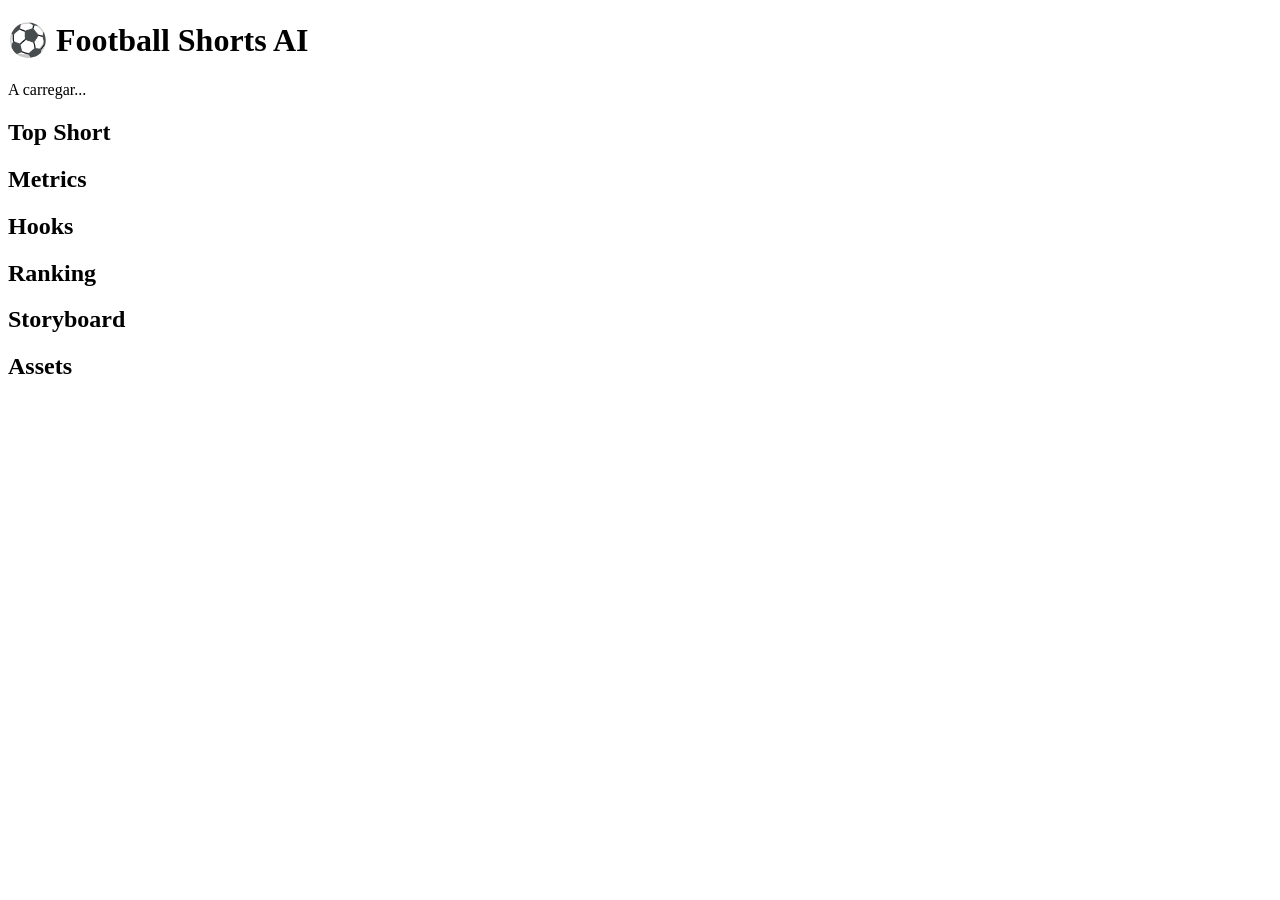
==== dashboard/index.html @ a032e154 "Create index.html" ====
<!DOCTYPE html>
<html lang="pt-PT">

<head>

<meta charset="UTF-8">

<meta name="viewport" content="width=device-width, initial-scale=1.0">

<title>
Football Shorts AI Dashboard
</title>

<link rel="stylesheet" href="assets/dashboard.css">

</head>


<body>


<header class="header">

<h1>
⚽ Football Shorts AI
</h1>

<div id="status">
A carregar...
</div>

</header>



<main>


<section class="card hero">

<h2>
Top Short
</h2>


<div id="top-short">
</div>


</section>




<section class="grid">


<div class="card">

<h2>
Metrics
</h2>

<div id="metrics">
</div>

</div>



<div class="card">

<h2>
Hooks
</h2>

<div id="hooks">
</div>

</div>


</section>




<section class="card">

<h2>
Ranking
</h2>

<div id="ranking">
</div>

</section>





<section class="card">

<h2>
Storyboard
</h2>

<div id="storyboard">
</div>

</section>





<section class="card">

<h2>
Assets
</h2>

<div id="assets">
</div>

</section>



</main>



<script src="assets/dashboard.js"></script>


</body>

</html>
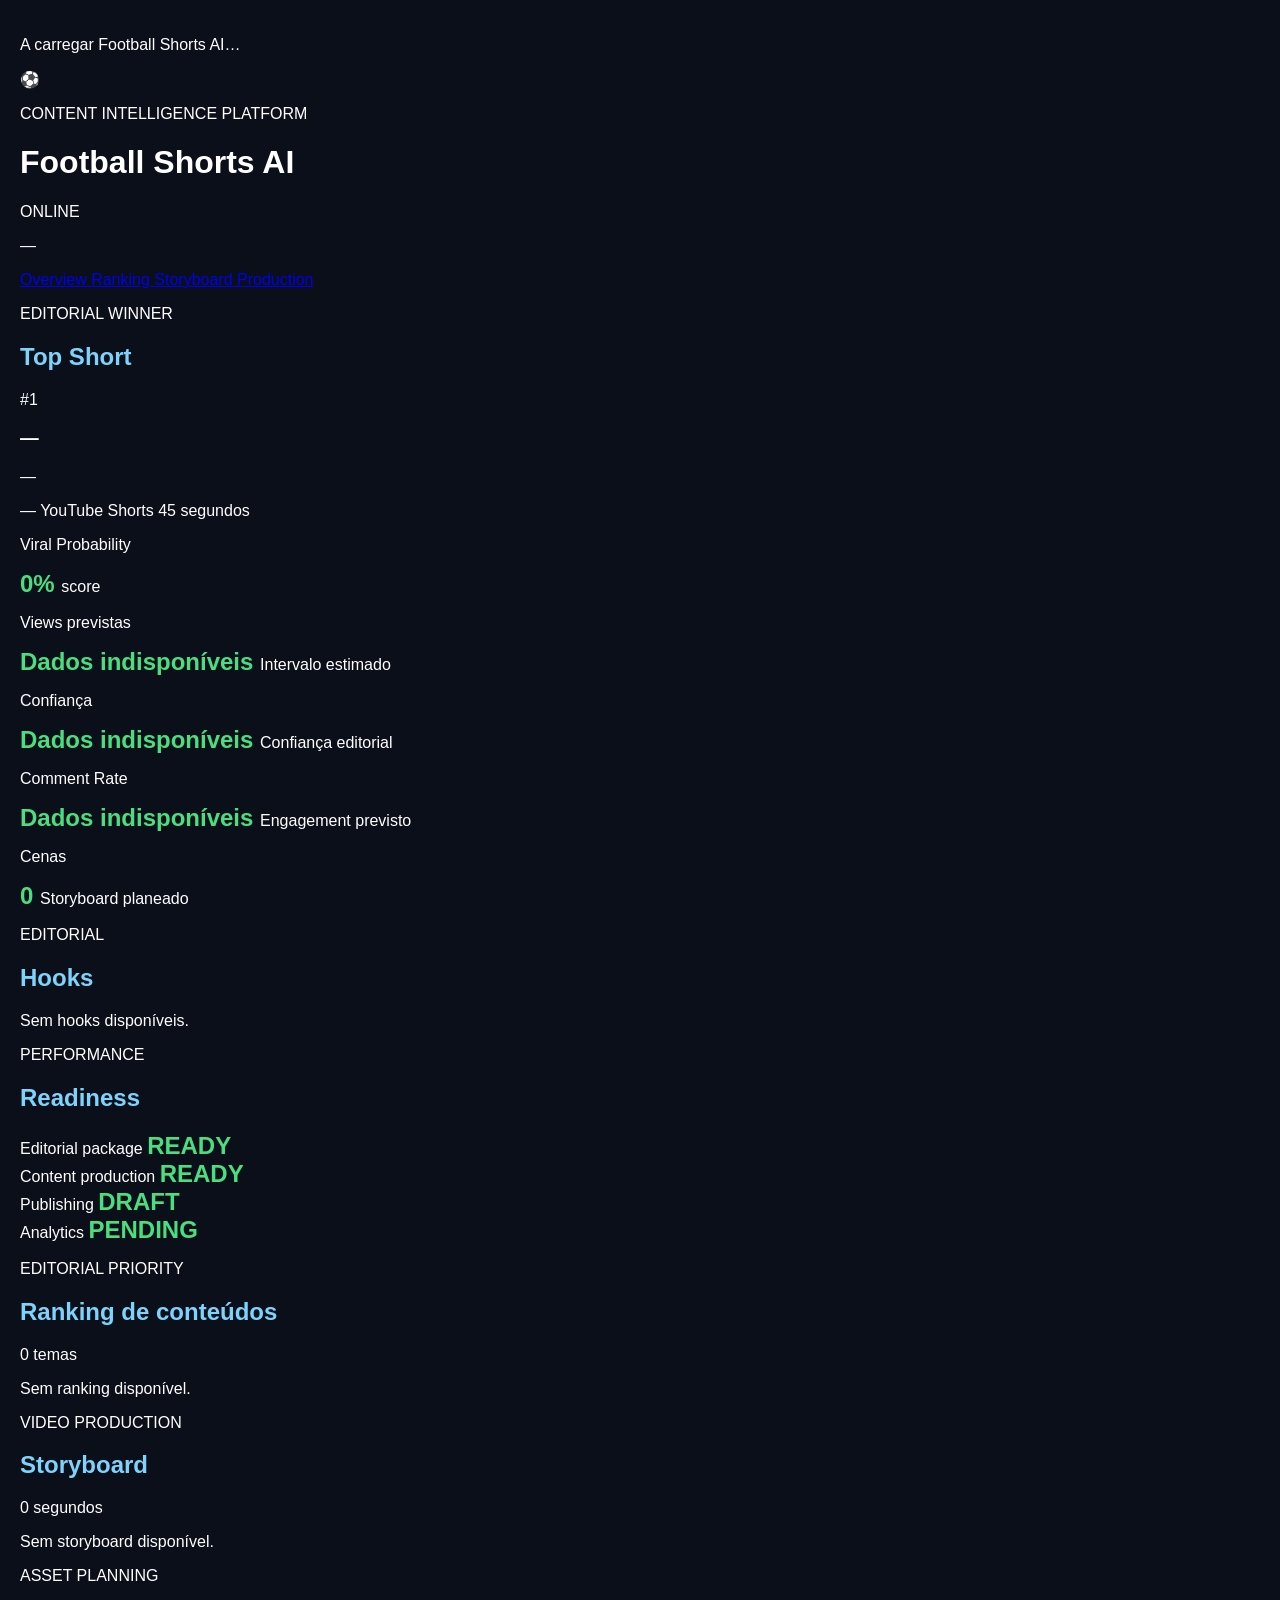
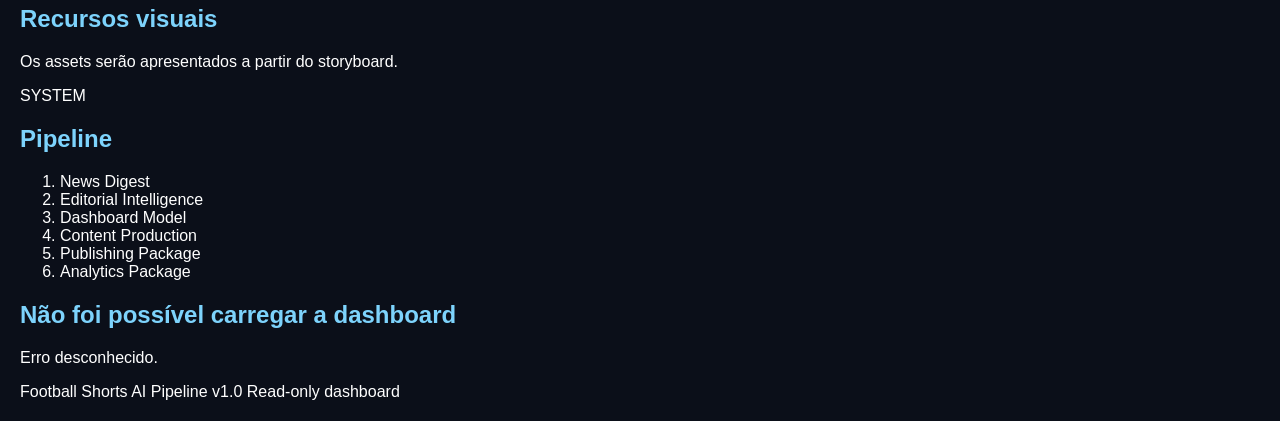
==== commit ffb06dac: "Update index.html" ====
--- a/dashboard/index.html
+++ b/dashboard/index.html
@@ -1,140 +1,565 @@
 <!DOCTYPE html>
 <html lang="pt-PT">
-
 <head>
-
-<meta charset="UTF-8">
-
-<meta name="viewport" content="width=device-width, initial-scale=1.0">
-
-<title>
-Football Shorts AI Dashboard
-</title>
-
-<link rel="stylesheet" href="assets/dashboard.css">
-
+    <meta charset="UTF-8">
+
+    <meta
+        name="viewport"
+        content="width=device-width, initial-scale=1.0"
+    >
+
+    <meta
+        name="description"
+        content="Football Shorts AI editorial and production dashboard"
+    >
+
+    <title>Football Shorts AI</title>
+
+    <link
+        rel="stylesheet"
+        href="assets/dashboard.css"
+    >
 </head>
 
-
 <body>
 
-
-<header class="header">
-
-<h1>
-⚽ Football Shorts AI
-</h1>
-
-<div id="status">
-A carregar...
-</div>
-
-</header>
-
-
-
-<main>
-
-
-<section class="card hero">
-
-<h2>
-Top Short
-</h2>
-
-
-<div id="top-short">
-</div>
-
-
-</section>
-
-
-
-
-<section class="grid">
-
-
-<div class="card">
-
-<h2>
-Metrics
-</h2>
-
-<div id="metrics">
-</div>
-
-</div>
-
-
-
-<div class="card">
-
-<h2>
-Hooks
-</h2>
-
-<div id="hooks">
-</div>
-
-</div>
-
-
-</section>
-
-
-
-
-<section class="card">
-
-<h2>
-Ranking
-</h2>
-
-<div id="ranking">
-</div>
-
-</section>
-
-
-
-
-
-<section class="card">
-
-<h2>
-Storyboard
-</h2>
-
-<div id="storyboard">
-</div>
-
-</section>
-
-
-
-
-
-<section class="card">
-
-<h2>
-Assets
-</h2>
-
-<div id="assets">
-</div>
-
-</section>
-
-
-
-</main>
-
-
-
-<script src="assets/dashboard.js"></script>
-
+    <div
+        id="loading-screen"
+        class="loading-screen"
+        role="status"
+        aria-live="polite"
+    >
+        <div class="loading-spinner"></div>
+
+        <p>
+            A carregar Football Shorts AI…
+        </p>
+    </div>
+
+
+    <div
+        id="application"
+        class="application hidden"
+    >
+
+        <header class="topbar">
+
+            <div class="brand">
+
+                <div
+                    class="brand-icon"
+                    aria-hidden="true"
+                >
+                    ⚽
+                </div>
+
+                <div>
+                    <p class="eyebrow">
+                        CONTENT INTELLIGENCE PLATFORM
+                    </p>
+
+                    <h1>
+                        Football Shorts AI
+                    </h1>
+                </div>
+
+            </div>
+
+
+            <div class="topbar-status">
+
+                <div class="status-pill">
+                    <span class="status-dot"></span>
+
+                    <span>
+                        ONLINE
+                    </span>
+                </div>
+
+                <p id="generated-at">
+                    —
+                </p>
+
+            </div>
+
+        </header>
+
+
+        <nav
+            class="navigation"
+            aria-label="Navegação da dashboard"
+        >
+            <a href="#overview">
+                Overview
+            </a>
+
+            <a href="#ranking">
+                Ranking
+            </a>
+
+            <a href="#storyboard">
+                Storyboard
+            </a>
+
+            <a href="#production">
+                Production
+            </a>
+        </nav>
+
+
+        <main class="dashboard">
+
+            <section
+                id="overview"
+                class="hero-card"
+            >
+
+                <div class="hero-copy">
+
+                    <div class="section-heading">
+
+                        <div>
+                            <p class="eyebrow">
+                                EDITORIAL WINNER
+                            </p>
+
+                            <h2>
+                                Top Short
+                            </h2>
+                        </div>
+
+                        <span
+                            id="winner-priority"
+                            class="rank-badge"
+                        >
+                            #1
+                        </span>
+
+                    </div>
+
+
+                    <h3 id="top-title">
+                        —
+                    </h3>
+
+                    <p
+                        id="top-hook"
+                        class="hero-hook"
+                    >
+                        —
+                    </p>
+
+
+                    <div class="hero-meta">
+
+                        <span id="channel-name">
+                            —
+                        </span>
+
+                        <span>
+                            YouTube Shorts
+                        </span>
+
+                        <span>
+                            45 segundos
+                        </span>
+
+                    </div>
+
+                </div>
+
+
+                <div class="viral-score-panel">
+
+                    <p class="metric-label">
+                        Viral Probability
+                    </p>
+
+                    <div class="score-ring">
+
+                        <div class="score-ring-inner">
+
+                            <strong id="viral-probability">
+                                0%
+                            </strong>
+
+                            <span>
+                                score
+                            </span>
+
+                        </div>
+
+                    </div>
+
+                    <div class="progress-track">
+                        <div
+                            id="viral-progress"
+                            class="progress-value"
+                        ></div>
+                    </div>
+
+                </div>
+
+            </section>
+
+
+            <section class="metric-grid">
+
+                <article class="metric-card">
+
+                    <p class="metric-label">
+                        Views previstas
+                    </p>
+
+                    <strong id="views-range">
+                        Dados indisponíveis
+                    </strong>
+
+                    <span>
+                        Intervalo estimado
+                    </span>
+
+                </article>
+
+
+                <article class="metric-card">
+
+                    <p class="metric-label">
+                        Confiança
+                    </p>
+
+                    <strong id="confidence-score">
+                        Dados indisponíveis
+                    </strong>
+
+                    <span>
+                        Confiança editorial
+                    </span>
+
+                </article>
+
+
+                <article class="metric-card">
+
+                    <p class="metric-label">
+                        Comment Rate
+                    </p>
+
+                    <strong id="comment-rate">
+                        Dados indisponíveis
+                    </strong>
+
+                    <span>
+                        Engagement previsto
+                    </span>
+
+                </article>
+
+
+                <article class="metric-card">
+
+                    <p class="metric-label">
+                        Cenas
+                    </p>
+
+                    <strong id="scene-count">
+                        0
+                    </strong>
+
+                    <span>
+                        Storyboard planeado
+                    </span>
+
+                </article>
+
+            </section>
+
+
+            <section class="two-column-grid">
+
+                <article class="panel">
+
+                    <div class="section-heading">
+
+                        <div>
+                            <p class="eyebrow">
+                                EDITORIAL
+                            </p>
+
+                            <h2>
+                                Hooks
+                            </h2>
+                        </div>
+
+                    </div>
+
+                    <div id="hooks-list">
+                        <p class="empty-state">
+                            Sem hooks disponíveis.
+                        </p>
+                    </div>
+
+                </article>
+
+
+                <article class="panel">
+
+                    <div class="section-heading">
+
+                        <div>
+                            <p class="eyebrow">
+                                PERFORMANCE
+                            </p>
+
+                            <h2>
+                                Readiness
+                            </h2>
+                        </div>
+
+                    </div>
+
+                    <div class="readiness-list">
+
+                        <div class="readiness-item">
+                            <span>
+                                Editorial package
+                            </span>
+
+                            <strong class="status-success">
+                                READY
+                            </strong>
+                        </div>
+
+                        <div class="readiness-item">
+                            <span>
+                                Content production
+                            </span>
+
+                            <strong class="status-success">
+                                READY
+                            </strong>
+                        </div>
+
+                        <div class="readiness-item">
+                            <span>
+                                Publishing
+                            </span>
+
+                            <strong class="status-warning">
+                                DRAFT
+                            </strong>
+                        </div>
+
+                        <div class="readiness-item">
+                            <span>
+                                Analytics
+                            </span>
+
+                            <strong class="status-neutral">
+                                PENDING
+                            </strong>
+                        </div>
+
+                    </div>
+
+                </article>
+
+            </section>
+
+
+            <section
+                id="ranking"
+                class="panel"
+            >
+
+                <div class="section-heading">
+
+                    <div>
+                        <p class="eyebrow">
+                            EDITORIAL PRIORITY
+                        </p>
+
+                        <h2>
+                            Ranking de conteúdos
+                        </h2>
+                    </div>
+
+                    <span
+                        id="ranking-count"
+                        class="count-badge"
+                    >
+                        0 temas
+                    </span>
+
+                </div>
+
+                <div
+                    id="ranking-list"
+                    class="ranking-list"
+                >
+                    <p class="empty-state">
+                        Sem ranking disponível.
+                    </p>
+                </div>
+
+            </section>
+
+
+            <section
+                id="storyboard"
+                class="panel"
+            >
+
+                <div class="section-heading">
+
+                    <div>
+                        <p class="eyebrow">
+                            VIDEO PRODUCTION
+                        </p>
+
+                        <h2>
+                            Storyboard
+                        </h2>
+                    </div>
+
+                    <span
+                        id="storyboard-duration"
+                        class="count-badge"
+                    >
+                        0 segundos
+                    </span>
+
+                </div>
+
+                <div
+                    id="storyboard-list"
+                    class="storyboard-list"
+                >
+                    <p class="empty-state">
+                        Sem storyboard disponível.
+                    </p>
+                </div>
+
+            </section>
+
+
+            <section
+                id="production"
+                class="two-column-grid"
+            >
+
+                <article class="panel">
+
+                    <div class="section-heading">
+
+                        <div>
+                            <p class="eyebrow">
+                                ASSET PLANNING
+                            </p>
+
+                            <h2>
+                                Recursos visuais
+                            </h2>
+                        </div>
+
+                    </div>
+
+                    <div id="assets-list">
+                        <p class="empty-state">
+                            Os assets serão apresentados a partir
+                            do storyboard.
+                        </p>
+                    </div>
+
+                </article>
+
+
+                <article class="panel">
+
+                    <div class="section-heading">
+
+                        <div>
+                            <p class="eyebrow">
+                                SYSTEM
+                            </p>
+
+                            <h2>
+                                Pipeline
+                            </h2>
+                        </div>
+
+                    </div>
+
+                    <ol class="pipeline-list">
+
+                        <li class="pipeline-complete">
+                            News Digest
+                        </li>
+
+                        <li class="pipeline-complete">
+                            Editorial Intelligence
+                        </li>
+
+                        <li class="pipeline-complete">
+                            Dashboard Model
+                        </li>
+
+                        <li class="pipeline-complete">
+                            Content Production
+                        </li>
+
+                        <li class="pipeline-complete">
+                            Publishing Package
+                        </li>
+
+                        <li class="pipeline-complete">
+                            Analytics Package
+                        </li>
+
+                    </ol>
+
+                </article>
+
+            </section>
+
+
+            <section
+                id="dashboard-error"
+                class="error-panel hidden"
+                role="alert"
+            >
+                <h2>
+                    Não foi possível carregar a dashboard
+                </h2>
+
+                <p id="dashboard-error-message">
+                    Erro desconhecido.
+                </p>
+            </section>
+
+        </main>
+
+
+        <footer class="footer">
+
+            <span>
+                Football Shorts AI
+            </span>
+
+            <span>
+                Pipeline v1.0
+            </span>
+
+            <span>
+                Read-only dashboard
+            </span>
+
+        </footer>
+
+    </div>
+
+
+    <script src="assets/dashboard.js"></script>
 
 </body>
-
 </html>
--- a/dashboard/assets/dashboard.css
+++ b/dashboard/assets/dashboard.css
@@ -0,0 +1,133 @@
+body {
+
+font-family:
+
+Inter,
+Arial,
+sans-serif;
+
+background:#0b0f19;
+
+color:white;
+
+margin:0;
+
+padding:20px;
+
+}
+
+
+
+.header {
+
+display:flex;
+
+justify-content:space-between;
+
+align-items:center;
+
+margin-bottom:30px;
+
+}
+
+
+
+.card {
+
+background:#151b2b;
+
+border-radius:14px;
+
+padding:20px;
+
+margin-bottom:20px;
+
+box-shadow:
+0 5px 20px rgba(0,0,0,.3);
+
+}
+
+
+
+.grid {
+
+display:grid;
+
+grid-template-columns:
+repeat(auto-fit,minmax(300px,1fr));
+
+gap:20px;
+
+}
+
+
+
+h1 {
+
+font-size:32px;
+
+}
+
+
+
+h2 {
+
+color:#7dd3fc;
+
+}
+
+
+
+.ranking-item {
+
+padding:15px;
+
+margin:10px 0;
+
+background:#20283d;
+
+border-radius:10px;
+
+}
+
+
+
+.scene {
+
+border-left:
+4px solid #38bdf8;
+
+padding:12px;
+
+margin:10px 0;
+
+}
+
+
+
+strong {
+
+font-size:24px;
+
+color:#4ade80;
+
+}
+
+
+
+@media(max-width:600px){
+
+body{
+
+padding:10px;
+
+}
+
+
+h1{
+
+font-size:24px;
+
+}
+
+}
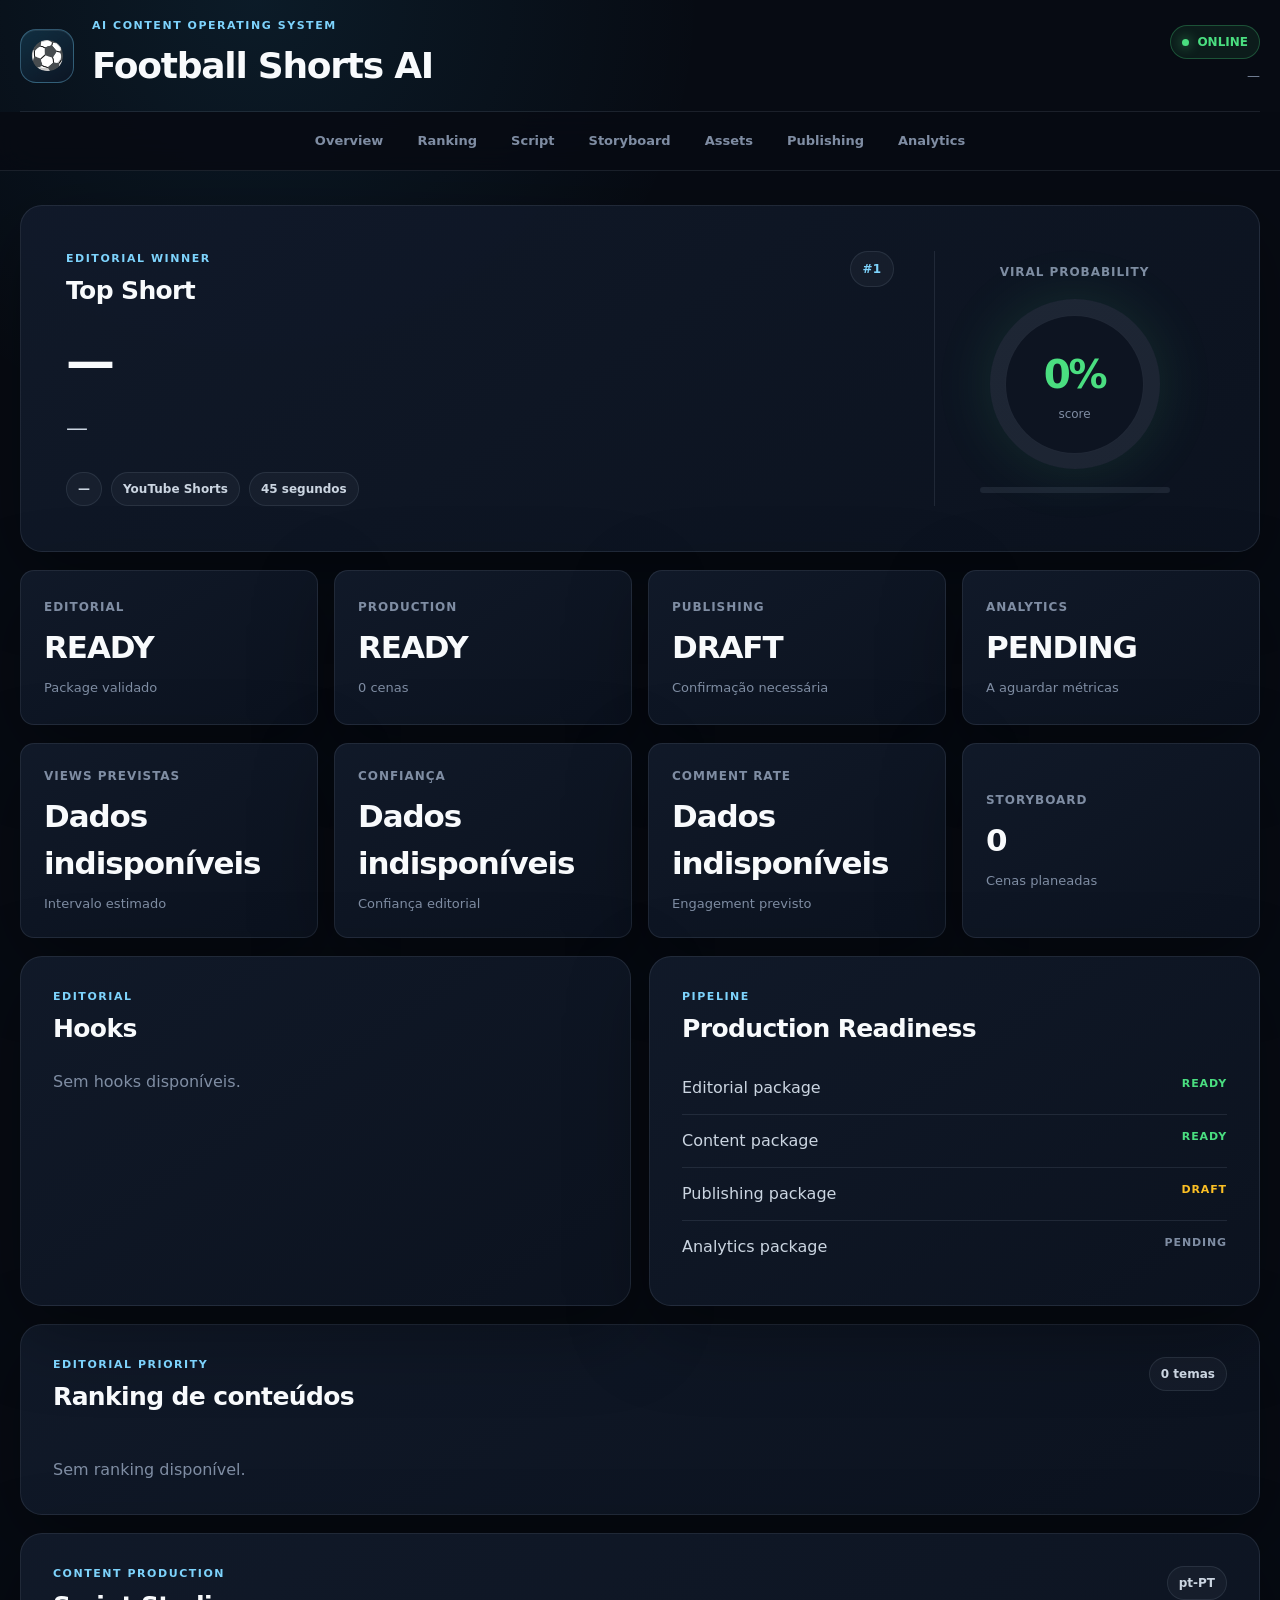
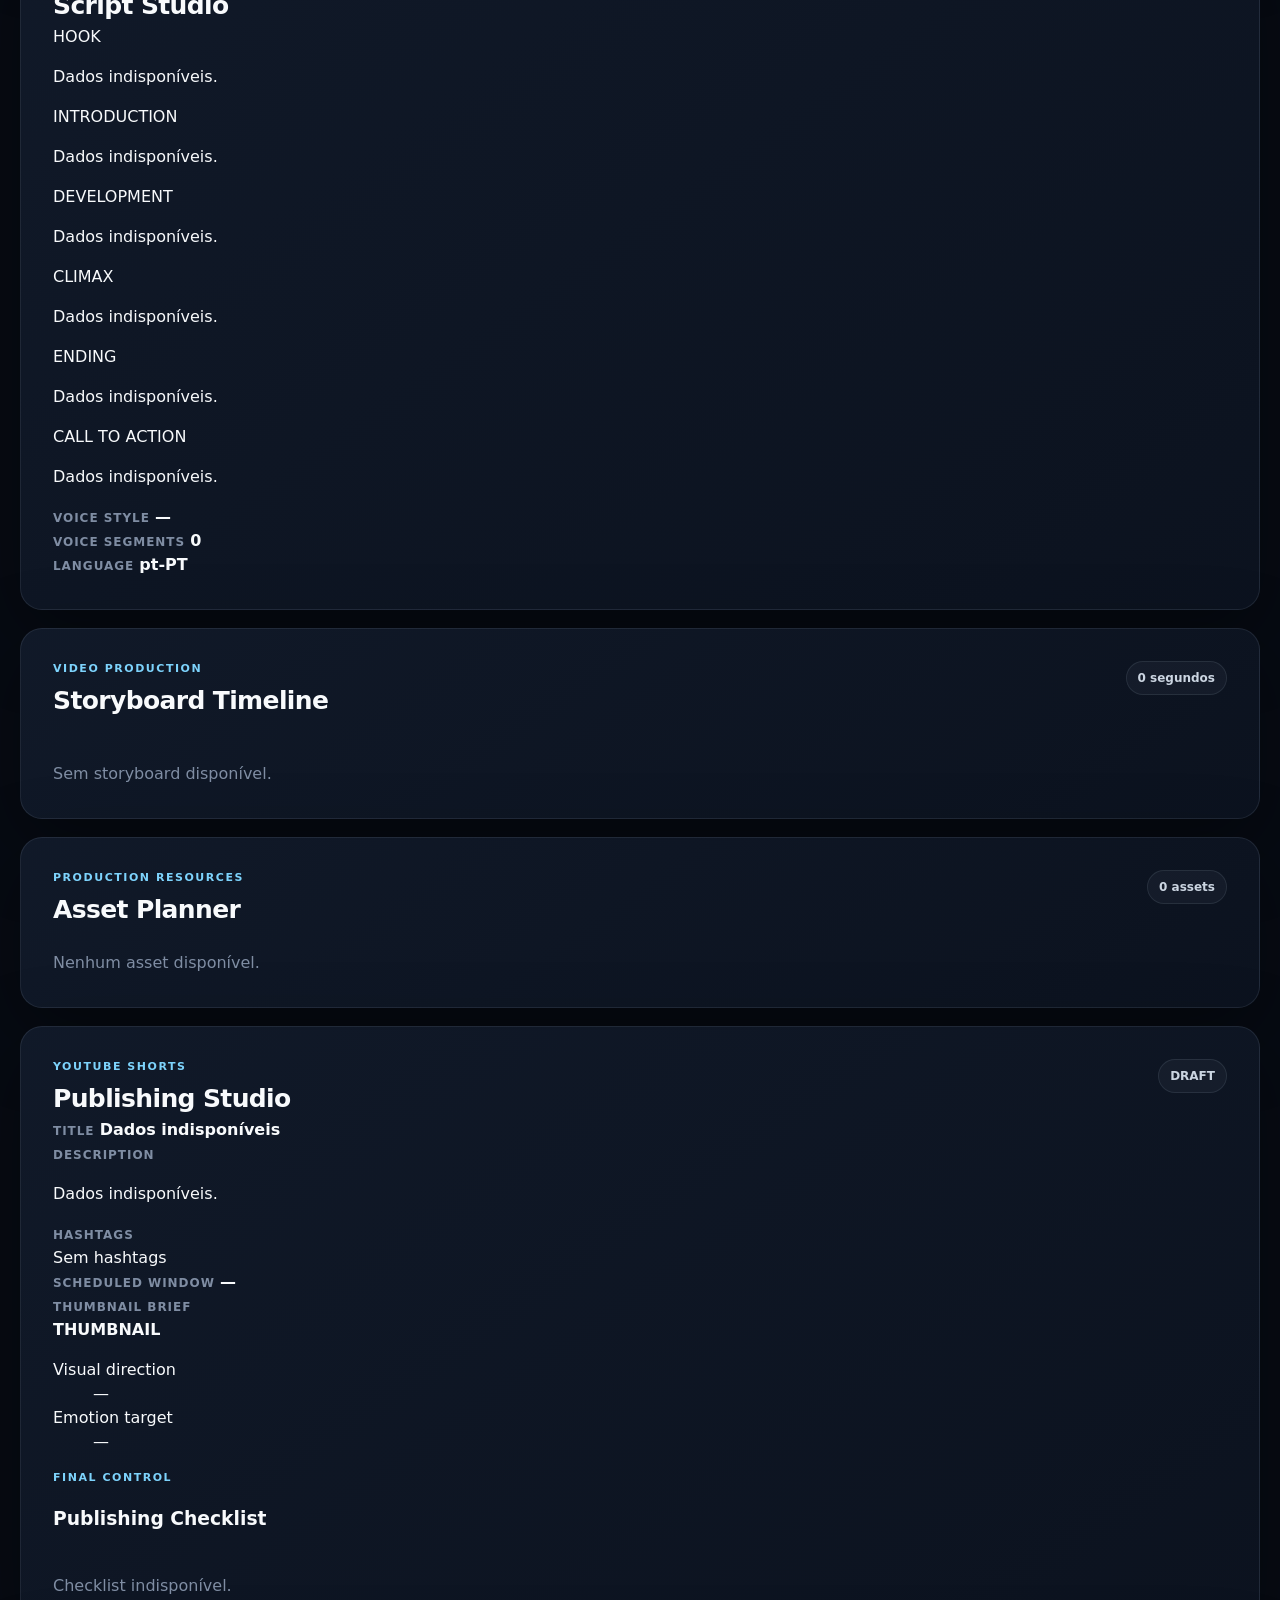
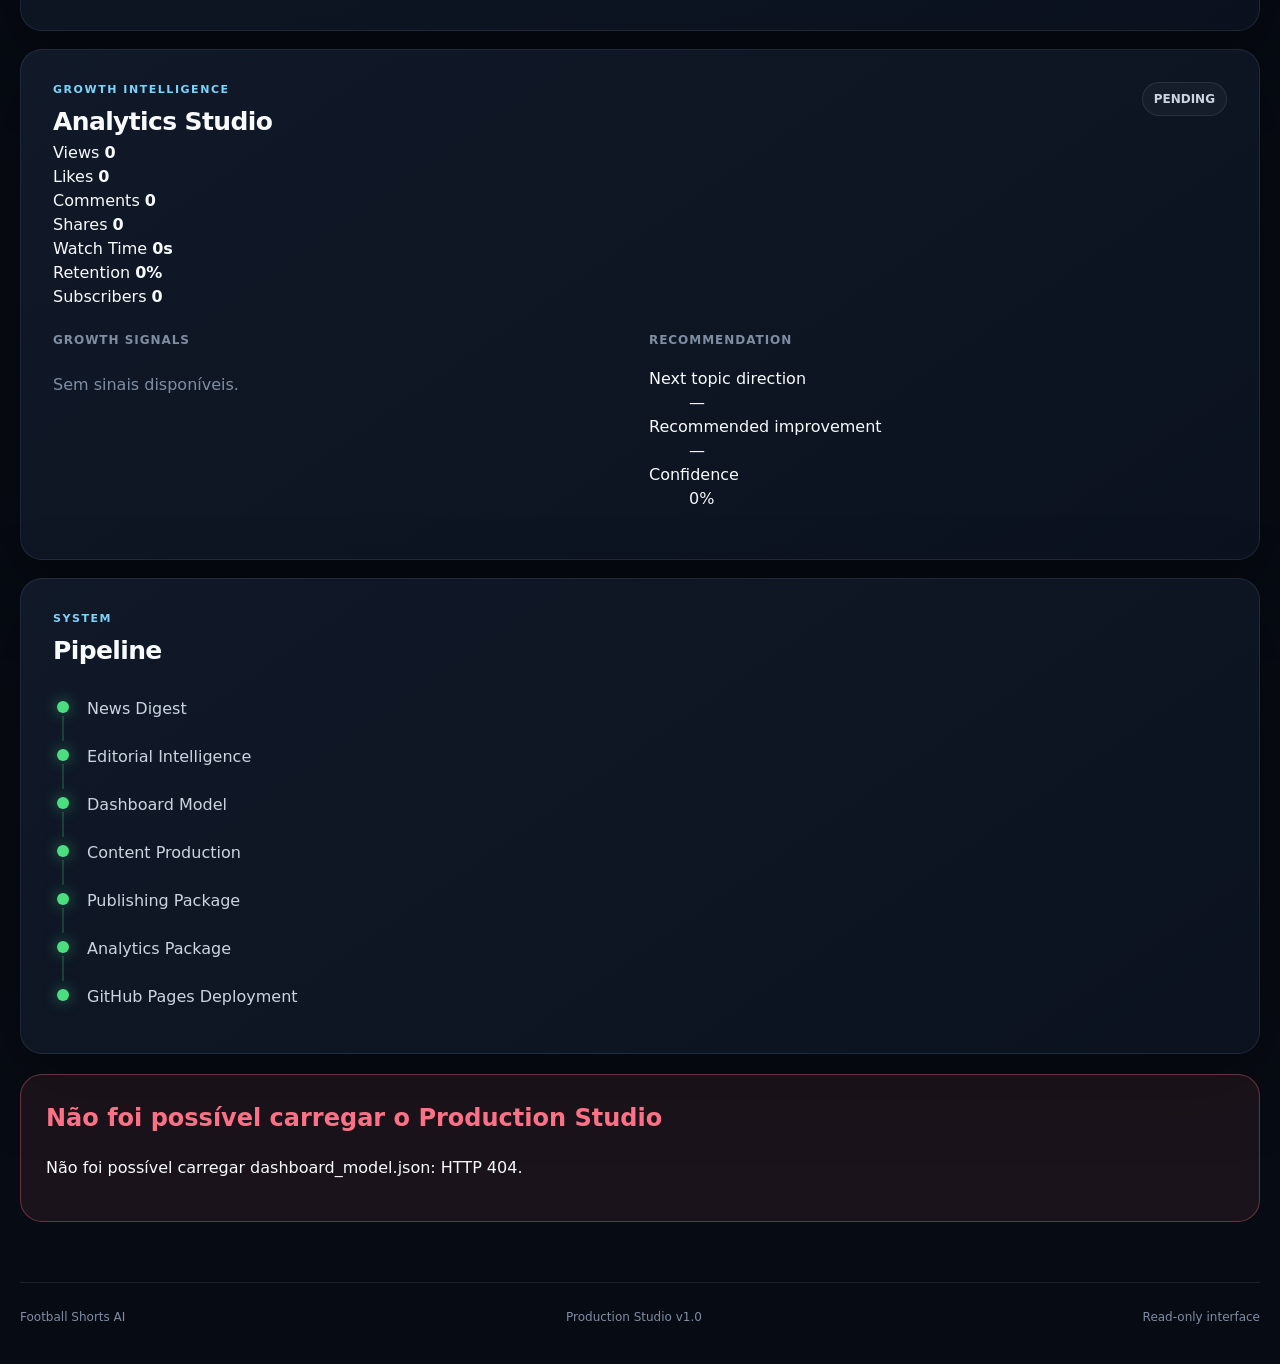
==== commit 94e9fbfb: "Update index.html" ====
--- a/dashboard/index.html
+++ b/dashboard/index.html
@@ -1,6 +1,8 @@
 <!DOCTYPE html>
 <html lang="pt-PT">
+
 <head>
+
     <meta charset="UTF-8">
 
     <meta
@@ -10,18 +12,23 @@
 
     <meta
         name="description"
-        content="Football Shorts AI editorial and production dashboard"
+        content="Football Shorts AI Production Studio"
     >
 
-    <title>Football Shorts AI</title>
+    <title>
+        Football Shorts AI Production Studio
+    </title>
 
     <link
         rel="stylesheet"
         href="assets/dashboard.css"
     >
+
 </head>
 
+
 <body>
+
 
     <div
         id="loading-screen"
@@ -29,11 +36,13 @@
         role="status"
         aria-live="polite"
     >
+
         <div class="loading-spinner"></div>
 
         <p>
-            A carregar Football Shorts AI…
+            A carregar Football Shorts AI Production Studio…
         </p>
+
     </div>
 
 
@@ -42,9 +51,12 @@
         class="application hidden"
     >
 
+
         <header class="topbar">
 
+
             <div class="brand">
+
 
                 <div
                     class="brand-icon"
@@ -53,42 +65,53 @@
                     ⚽
                 </div>
 
+
                 <div>
+
                     <p class="eyebrow">
-                        CONTENT INTELLIGENCE PLATFORM
+                        AI CONTENT OPERATING SYSTEM
                     </p>
 
                     <h1>
                         Football Shorts AI
                     </h1>
-                </div>
+
+                </div>
+
 
             </div>
 
 
             <div class="topbar-status">
 
+
                 <div class="status-pill">
+
                     <span class="status-dot"></span>
 
                     <span>
                         ONLINE
                     </span>
-                </div>
+
+                </div>
+
 
                 <p id="generated-at">
                     —
                 </p>
 
+
             </div>
+
 
         </header>
 
 
         <nav
             class="navigation"
-            aria-label="Navegação da dashboard"
+            aria-label="Navegação do Production Studio"
         >
+
             <a href="#overview">
                 Overview
             </a>
@@ -97,28 +120,51 @@
                 Ranking
             </a>
 
+            <a href="#script-studio">
+                Script
+            </a>
+
             <a href="#storyboard">
                 Storyboard
             </a>
 
-            <a href="#production">
-                Production
+            <a href="#assets">
+                Assets
             </a>
+
+            <a href="#publishing">
+                Publishing
+            </a>
+
+            <a href="#analytics">
+                Analytics
+            </a>
+
         </nav>
 
 
         <main class="dashboard">
+
+
+            <!-- ================================================== -->
+            <!-- OVERVIEW -->
+            <!-- ================================================== -->
+
 
             <section
                 id="overview"
                 class="hero-card"
             >
 
+
                 <div class="hero-copy">
 
+
                     <div class="section-heading">
 
+
                         <div>
+
                             <p class="eyebrow">
                                 EDITORIAL WINNER
                             </p>
@@ -126,7 +172,9 @@
                             <h2>
                                 Top Short
                             </h2>
+
                         </div>
+
 
                         <span
                             id="winner-priority"
@@ -135,12 +183,14 @@
                             #1
                         </span>
 
+
                     </div>
 
 
                     <h3 id="top-title">
                         —
                     </h3>
+
 
                     <p
                         id="top-hook"
@@ -156,26 +206,30 @@
                             —
                         </span>
 
-                        <span>
+                        <span id="content-platform">
                             YouTube Shorts
                         </span>
 
-                        <span>
+                        <span id="content-duration">
                             45 segundos
                         </span>
 
                     </div>
 
+
                 </div>
 
 
                 <div class="viral-score-panel">
+
 
                     <p class="metric-label">
                         Viral Probability
                     </p>
 
+
                     <div class="score-ring">
+
 
                         <div class="score-ring-inner">
 
@@ -189,21 +243,112 @@
 
                         </div>
 
-                    </div>
+
+                    </div>
+
 
                     <div class="progress-track">
+
                         <div
                             id="viral-progress"
                             class="progress-value"
                         ></div>
-                    </div>
-
-                </div>
+
+                    </div>
+
+
+                </div>
+
 
             </section>
 
 
+            <!-- ================================================== -->
+            <!-- PIPELINE STATUS -->
+            <!-- ================================================== -->
+
+
             <section class="metric-grid">
+
+
+                <article class="metric-card">
+
+                    <p class="metric-label">
+                        Editorial
+                    </p>
+
+                    <strong id="editorial-status">
+                        READY
+                    </strong>
+
+                    <span>
+                        Package validado
+                    </span>
+
+                </article>
+
+
+                <article class="metric-card">
+
+                    <p class="metric-label">
+                        Production
+                    </p>
+
+                    <strong id="production-status">
+                        READY
+                    </strong>
+
+                    <span id="production-scene-count">
+                        0 cenas
+                    </span>
+
+                </article>
+
+
+                <article class="metric-card">
+
+                    <p class="metric-label">
+                        Publishing
+                    </p>
+
+                    <strong id="publishing-status">
+                        DRAFT
+                    </strong>
+
+                    <span>
+                        Confirmação necessária
+                    </span>
+
+                </article>
+
+
+                <article class="metric-card">
+
+                    <p class="metric-label">
+                        Analytics
+                    </p>
+
+                    <strong id="analytics-status">
+                        PENDING
+                    </strong>
+
+                    <span>
+                        A aguardar métricas
+                    </span>
+
+                </article>
+
+
+            </section>
+
+
+            <!-- ================================================== -->
+            <!-- PERFORMANCE SUMMARY -->
+            <!-- ================================================== -->
+
+
+            <section class="metric-grid">
+
 
                 <article class="metric-card">
 
@@ -259,7 +404,7 @@
                 <article class="metric-card">
 
                     <p class="metric-label">
-                        Cenas
+                        Storyboard
                     </p>
 
                     <strong id="scene-count">
@@ -267,21 +412,30 @@
                     </strong>
 
                     <span>
-                        Storyboard planeado
+                        Cenas planeadas
                     </span>
 
                 </article>
 
+
             </section>
 
 
+            <!-- ================================================== -->
+            <!-- HOOKS AND READINESS -->
+            <!-- ================================================== -->
+
+
             <section class="two-column-grid">
 
+
                 <article class="panel">
 
+
                     <div class="section-heading">
 
                         <div>
+
                             <p class="eyebrow">
                                 EDITORIAL
                             </p>
@@ -289,82 +443,126 @@
                             <h2>
                                 Hooks
                             </h2>
+
                         </div>
 
                     </div>
 
+
                     <div id="hooks-list">
+
                         <p class="empty-state">
                             Sem hooks disponíveis.
                         </p>
-                    </div>
+
+                    </div>
+
 
                 </article>
 
 
                 <article class="panel">
 
+
                     <div class="section-heading">
 
                         <div>
+
                             <p class="eyebrow">
-                                PERFORMANCE
+                                PIPELINE
                             </p>
 
                             <h2>
-                                Readiness
+                                Production Readiness
                             </h2>
+
                         </div>
 
                     </div>
 
-                    <div class="readiness-list">
+
+                    <div
+                        id="production-readiness-list"
+                        class="readiness-list"
+                    >
+
 
                         <div class="readiness-item">
+
                             <span>
                                 Editorial package
                             </span>
 
-                            <strong class="status-success">
+                            <strong
+                                id="readiness-editorial"
+                                class="status-success"
+                            >
                                 READY
                             </strong>
+
                         </div>
 
+
                         <div class="readiness-item">
+
                             <span>
-                                Content production
+                                Content package
                             </span>
 
-                            <strong class="status-success">
+                            <strong
+                                id="readiness-content"
+                                class="status-success"
+                            >
                                 READY
                             </strong>
+
                         </div>
 
+
                         <div class="readiness-item">
+
                             <span>
-                                Publishing
+                                Publishing package
                             </span>
 
-                            <strong class="status-warning">
+                            <strong
+                                id="readiness-publishing"
+                                class="status-warning"
+                            >
                                 DRAFT
                             </strong>
+
                         </div>
 
+
                         <div class="readiness-item">
+
                             <span>
-                                Analytics
+                                Analytics package
                             </span>
 
-                            <strong class="status-neutral">
+                            <strong
+                                id="readiness-analytics"
+                                class="status-neutral"
+                            >
                                 PENDING
                             </strong>
+
                         </div>
 
-                    </div>
+
+                    </div>
+
 
                 </article>
 
+
             </section>
+
+
+            <!-- ================================================== -->
+            <!-- RANKING -->
+            <!-- ================================================== -->
 
 
             <section
@@ -372,9 +570,12 @@
                 class="panel"
             >
 
+
                 <div class="section-heading">
 
+
                     <div>
+
                         <p class="eyebrow">
                             EDITORIAL PRIORITY
                         </p>
@@ -382,7 +583,9 @@
                         <h2>
                             Ranking de conteúdos
                         </h2>
-                    </div>
+
+                    </div>
+
 
                     <span
                         id="ranking-count"
@@ -391,18 +594,198 @@
                         0 temas
                     </span>
 
-                </div>
+
+                </div>
+
 
                 <div
                     id="ranking-list"
                     class="ranking-list"
                 >
+
                     <p class="empty-state">
                         Sem ranking disponível.
                     </p>
-                </div>
+
+                </div>
+
 
             </section>
+
+
+            <!-- ================================================== -->
+            <!-- SCRIPT STUDIO -->
+            <!-- ================================================== -->
+
+
+            <section
+                id="script-studio"
+                class="panel"
+            >
+
+
+                <div class="section-heading">
+
+
+                    <div>
+
+                        <p class="eyebrow">
+                            CONTENT PRODUCTION
+                        </p>
+
+                        <h2>
+                            Script Studio
+                        </h2>
+
+                    </div>
+
+
+                    <span
+                        id="script-language"
+                        class="count-badge"
+                    >
+                        pt-PT
+                    </span>
+
+
+                </div>
+
+
+                <div class="script-studio-grid">
+
+
+                    <article class="script-block">
+
+                        <span class="script-block-label">
+                            HOOK
+                        </span>
+
+                        <p id="script-hook">
+                            Dados indisponíveis.
+                        </p>
+
+                    </article>
+
+
+                    <article class="script-block">
+
+                        <span class="script-block-label">
+                            INTRODUCTION
+                        </span>
+
+                        <p id="script-introduction">
+                            Dados indisponíveis.
+                        </p>
+
+                    </article>
+
+
+                    <article class="script-block">
+
+                        <span class="script-block-label">
+                            DEVELOPMENT
+                        </span>
+
+                        <p id="script-development">
+                            Dados indisponíveis.
+                        </p>
+
+                    </article>
+
+
+                    <article class="script-block">
+
+                        <span class="script-block-label">
+                            CLIMAX
+                        </span>
+
+                        <p id="script-climax">
+                            Dados indisponíveis.
+                        </p>
+
+                    </article>
+
+
+                    <article class="script-block">
+
+                        <span class="script-block-label">
+                            ENDING
+                        </span>
+
+                        <p id="script-ending">
+                            Dados indisponíveis.
+                        </p>
+
+                    </article>
+
+
+                    <article class="script-block script-block-cta">
+
+                        <span class="script-block-label">
+                            CALL TO ACTION
+                        </span>
+
+                        <p id="script-call-to-action">
+                            Dados indisponíveis.
+                        </p>
+
+                    </article>
+
+
+                </div>
+
+
+                <div class="voiceover-summary">
+
+
+                    <div>
+
+                        <span class="metric-label">
+                            Voice Style
+                        </span>
+
+                        <strong id="voice-style">
+                            —
+                        </strong>
+
+                    </div>
+
+
+                    <div>
+
+                        <span class="metric-label">
+                            Voice Segments
+                        </span>
+
+                        <strong id="voice-segment-count">
+                            0
+                        </strong>
+
+                    </div>
+
+
+                    <div>
+
+                        <span class="metric-label">
+                            Language
+                        </span>
+
+                        <strong id="voice-language">
+                            pt-PT
+                        </strong>
+
+                    </div>
+
+
+                </div>
+
+
+            </section>
+
+
+            <!-- ================================================== -->
+            <!-- STORYBOARD -->
+            <!-- ================================================== -->
 
 
             <section
@@ -410,17 +793,22 @@
                 class="panel"
             >
 
+
                 <div class="section-heading">
 
+
                     <div>
+
                         <p class="eyebrow">
                             VIDEO PRODUCTION
                         </p>
 
                         <h2>
-                            Storyboard
+                            Storyboard Timeline
                         </h2>
-                    </div>
+
+                    </div>
+
 
                     <span
                         id="storyboard-duration"
@@ -429,98 +817,562 @@
                         0 segundos
                     </span>
 
-                </div>
+
+                </div>
+
 
                 <div
                     id="storyboard-list"
                     class="storyboard-list"
                 >
+
                     <p class="empty-state">
                         Sem storyboard disponível.
                     </p>
-                </div>
+
+                </div>
+
 
             </section>
 
 
+            <!-- ================================================== -->
+            <!-- ASSET PLANNER -->
+            <!-- ================================================== -->
+
+
             <section
-                id="production"
-                class="two-column-grid"
+                id="assets"
+                class="panel"
             >
 
-                <article class="panel">
+
+                <div class="section-heading">
+
+
+                    <div>
+
+                        <p class="eyebrow">
+                            PRODUCTION RESOURCES
+                        </p>
+
+                        <h2>
+                            Asset Planner
+                        </h2>
+
+                    </div>
+
+
+                    <span
+                        id="asset-count"
+                        class="count-badge"
+                    >
+                        0 assets
+                    </span>
+
+
+                </div>
+
+
+                <div
+                    id="assets-list"
+                    class="asset-grid"
+                >
+
+                    <p class="empty-state">
+                        Nenhum asset disponível.
+                    </p>
+
+                </div>
+
+
+            </section>
+
+
+            <!-- ================================================== -->
+            <!-- PUBLISHING STUDIO -->
+            <!-- ================================================== -->
+
+
+            <section
+                id="publishing"
+                class="panel"
+            >
+
+
+                <div class="section-heading">
+
+
+                    <div>
+
+                        <p class="eyebrow">
+                            YOUTUBE SHORTS
+                        </p>
+
+                        <h2>
+                            Publishing Studio
+                        </h2>
+
+                    </div>
+
+
+                    <span
+                        id="publishing-state-badge"
+                        class="count-badge"
+                    >
+                        DRAFT
+                    </span>
+
+
+                </div>
+
+
+                <div class="publishing-grid">
+
+
+                    <article class="publishing-main-card">
+
+
+                        <div class="publishing-field">
+
+                            <span class="metric-label">
+                                Title
+                            </span>
+
+                            <strong id="publishing-title">
+                                Dados indisponíveis
+                            </strong>
+
+                        </div>
+
+
+                        <div class="publishing-field">
+
+                            <span class="metric-label">
+                                Description
+                            </span>
+
+                            <p id="publishing-description">
+                                Dados indisponíveis.
+                            </p>
+
+                        </div>
+
+
+                        <div class="publishing-field">
+
+                            <span class="metric-label">
+                                Hashtags
+                            </span>
+
+                            <div
+                                id="publishing-hashtags"
+                                class="hashtag-list"
+                            >
+                                <span>
+                                    Sem hashtags
+                                </span>
+                            </div>
+
+                        </div>
+
+
+                        <div class="publishing-field">
+
+                            <span class="metric-label">
+                                Scheduled Window
+                            </span>
+
+                            <strong id="publishing-window">
+                                —
+                            </strong>
+
+                        </div>
+
+
+                    </article>
+
+
+                    <article class="thumbnail-card">
+
+
+                        <span class="metric-label">
+                            Thumbnail Brief
+                        </span>
+
+
+                        <div class="thumbnail-preview">
+
+                            <strong id="thumbnail-text-overlay">
+                                THUMBNAIL
+                            </strong>
+
+                        </div>
+
+
+                        <dl class="detail-list">
+
+
+                            <div>
+
+                                <dt>
+                                    Visual direction
+                                </dt>
+
+                                <dd id="thumbnail-visual-direction">
+                                    —
+                                </dd>
+
+                            </div>
+
+
+                            <div>
+
+                                <dt>
+                                    Emotion target
+                                </dt>
+
+                                <dd id="thumbnail-emotion-target">
+                                    —
+                                </dd>
+
+                            </div>
+
+
+                        </dl>
+
+
+                    </article>
+
+
+                </div>
+
+
+                <div class="publishing-checklist">
+
 
                     <div class="section-heading">
 
                         <div>
+
                             <p class="eyebrow">
-                                ASSET PLANNING
+                                FINAL CONTROL
                             </p>
 
-                            <h2>
-                                Recursos visuais
-                            </h2>
+                            <h3>
+                                Publishing Checklist
+                            </h3>
+
                         </div>
 
                     </div>
 
-                    <div id="assets-list">
+
+                    <div
+                        id="publishing-checklist-list"
+                        class="checklist-grid"
+                    >
+
                         <p class="empty-state">
-                            Os assets serão apresentados a partir
-                            do storyboard.
+                            Checklist indisponível.
                         </p>
-                    </div>
-
-                </article>
-
-
-                <article class="panel">
-
-                    <div class="section-heading">
-
-                        <div>
-                            <p class="eyebrow">
-                                SYSTEM
+
+                    </div>
+
+
+                </div>
+
+
+            </section>
+
+
+            <!-- ================================================== -->
+            <!-- ANALYTICS STUDIO -->
+            <!-- ================================================== -->
+
+
+            <section
+                id="analytics"
+                class="panel"
+            >
+
+
+                <div class="section-heading">
+
+
+                    <div>
+
+                        <p class="eyebrow">
+                            GROWTH INTELLIGENCE
+                        </p>
+
+                        <h2>
+                            Analytics Studio
+                        </h2>
+
+                    </div>
+
+
+                    <span
+                        id="analytics-state-badge"
+                        class="count-badge"
+                    >
+                        PENDING
+                    </span>
+
+
+                </div>
+
+
+                <div class="analytics-metric-grid">
+
+
+                    <article class="analytics-metric-card">
+
+                        <span>
+                            Views
+                        </span>
+
+                        <strong id="analytics-views">
+                            0
+                        </strong>
+
+                    </article>
+
+
+                    <article class="analytics-metric-card">
+
+                        <span>
+                            Likes
+                        </span>
+
+                        <strong id="analytics-likes">
+                            0
+                        </strong>
+
+                    </article>
+
+
+                    <article class="analytics-metric-card">
+
+                        <span>
+                            Comments
+                        </span>
+
+                        <strong id="analytics-comments">
+                            0
+                        </strong>
+
+                    </article>
+
+
+                    <article class="analytics-metric-card">
+
+                        <span>
+                            Shares
+                        </span>
+
+                        <strong id="analytics-shares">
+                            0
+                        </strong>
+
+                    </article>
+
+
+                    <article class="analytics-metric-card">
+
+                        <span>
+                            Watch Time
+                        </span>
+
+                        <strong id="analytics-watch-time">
+                            0s
+                        </strong>
+
+                    </article>
+
+
+                    <article class="analytics-metric-card">
+
+                        <span>
+                            Retention
+                        </span>
+
+                        <strong id="analytics-retention">
+                            0%
+                        </strong>
+
+                    </article>
+
+
+                    <article class="analytics-metric-card">
+
+                        <span>
+                            Subscribers
+                        </span>
+
+                        <strong id="analytics-subscribers">
+                            0
+                        </strong>
+
+                    </article>
+
+
+                </div>
+
+
+                <div class="two-column-grid analytics-detail-grid">
+
+
+                    <article class="analytics-detail-card">
+
+
+                        <span class="metric-label">
+                            Growth Signals
+                        </span>
+
+
+                        <div
+                            id="growth-signals-list"
+                            class="growth-signals-list"
+                        >
+
+                            <p class="empty-state">
+                                Sem sinais disponíveis.
                             </p>
 
-                            <h2>
-                                Pipeline
-                            </h2>
                         </div>
 
-                    </div>
-
-                    <ol class="pipeline-list">
-
-                        <li class="pipeline-complete">
-                            News Digest
-                        </li>
-
-                        <li class="pipeline-complete">
-                            Editorial Intelligence
-                        </li>
-
-                        <li class="pipeline-complete">
-                            Dashboard Model
-                        </li>
-
-                        <li class="pipeline-complete">
-                            Content Production
-                        </li>
-
-                        <li class="pipeline-complete">
-                            Publishing Package
-                        </li>
-
-                        <li class="pipeline-complete">
-                            Analytics Package
-                        </li>
-
-                    </ol>
-
-                </article>
+
+                    </article>
+
+
+                    <article class="analytics-detail-card">
+
+
+                        <span class="metric-label">
+                            Recommendation
+                        </span>
+
+
+                        <dl class="detail-list">
+
+
+                            <div>
+
+                                <dt>
+                                    Next topic direction
+                                </dt>
+
+                                <dd id="next-topic-direction">
+                                    —
+                                </dd>
+
+                            </div>
+
+
+                            <div>
+
+                                <dt>
+                                    Recommended improvement
+                                </dt>
+
+                                <dd id="recommended-improvement">
+                                    —
+                                </dd>
+
+                            </div>
+
+
+                            <div>
+
+                                <dt>
+                                    Confidence
+                                </dt>
+
+                                <dd id="recommendation-confidence">
+                                    0%
+                                </dd>
+
+                            </div>
+
+
+                        </dl>
+
+
+                    </article>
+
+
+                </div>
+
 
             </section>
+
+
+            <!-- ================================================== -->
+            <!-- PIPELINE -->
+            <!-- ================================================== -->
+
+
+            <section class="panel">
+
+
+                <div class="section-heading">
+
+                    <div>
+
+                        <p class="eyebrow">
+                            SYSTEM
+                        </p>
+
+                        <h2>
+                            Pipeline
+                        </h2>
+
+                    </div>
+
+                </div>
+
+
+                <ol class="pipeline-list">
+
+                    <li class="pipeline-complete">
+                        News Digest
+                    </li>
+
+                    <li class="pipeline-complete">
+                        Editorial Intelligence
+                    </li>
+
+                    <li class="pipeline-complete">
+                        Dashboard Model
+                    </li>
+
+                    <li class="pipeline-complete">
+                        Content Production
+                    </li>
+
+                    <li class="pipeline-complete">
+                        Publishing Package
+                    </li>
+
+                    <li class="pipeline-complete">
+                        Analytics Package
+                    </li>
+
+                    <li class="pipeline-complete">
+                        GitHub Pages Deployment
+                    </li>
+
+                </ol>
+
+
+            </section>
+
+
+            <!-- ================================================== -->
+            <!-- ERROR -->
+            <!-- ================================================== -->
 
 
             <section
@@ -528,38 +1380,46 @@
                 class="error-panel hidden"
                 role="alert"
             >
+
                 <h2>
-                    Não foi possível carregar a dashboard
+                    Não foi possível carregar o Production Studio
                 </h2>
 
                 <p id="dashboard-error-message">
                     Erro desconhecido.
                 </p>
+
             </section>
 
+
         </main>
 
 
         <footer class="footer">
+
 
             <span>
                 Football Shorts AI
             </span>
 
             <span>
-                Pipeline v1.0
+                Production Studio v1.0
             </span>
 
             <span>
-                Read-only dashboard
+                Read-only interface
             </span>
 
+
         </footer>
 
+
     </div>
 
 
     <script src="assets/dashboard.js"></script>
 
+
 </body>
+
 </html>
--- a/dashboard/assets/dashboard.css
+++ b/dashboard/assets/dashboard.css
@@ -1,133 +1,1202 @@
+:root {
+    color-scheme: dark;
+
+    --background: #070b13;
+    --surface: #0d1421;
+    --surface-soft: #111a2a;
+    --surface-elevated: #172237;
+
+    --border: rgba(148, 163, 184, 0.14);
+    --border-strong: rgba(125, 211, 252, 0.32);
+
+    --text: #f8fafc;
+    --text-soft: #cbd5e1;
+    --text-muted: #7f8da3;
+
+    --primary: #7dd3fc;
+    --primary-strong: #38bdf8;
+
+    --success: #4ade80;
+    --warning: #fbbf24;
+    --danger: #fb7185;
+
+    --radius-large: 22px;
+    --radius-medium: 14px;
+    --radius-small: 9px;
+
+    --shadow:
+        0 24px 80px rgba(0, 0, 0, 0.34);
+
+    --content-width: 1500px;
+}
+
+
+* {
+    box-sizing: border-box;
+}
+
+
+html {
+    scroll-behavior: smooth;
+}
+
+
 body {
-
-font-family:
-
-Inter,
-Arial,
-sans-serif;
-
-background:#0b0f19;
-
-color:white;
-
-margin:0;
-
-padding:20px;
-
-}
-
-
-
-.header {
-
-display:flex;
-
-justify-content:space-between;
-
-align-items:center;
-
-margin-bottom:30px;
-
-}
-
-
-
-.card {
-
-background:#151b2b;
-
-border-radius:14px;
-
-padding:20px;
-
-margin-bottom:20px;
-
-box-shadow:
-0 5px 20px rgba(0,0,0,.3);
-
-}
-
-
-
-.grid {
-
-display:grid;
-
-grid-template-columns:
-repeat(auto-fit,minmax(300px,1fr));
-
-gap:20px;
-
-}
-
-
-
-h1 {
-
-font-size:32px;
-
-}
-
-
-
-h2 {
-
-color:#7dd3fc;
-
-}
-
+    min-height: 100vh;
+
+    margin: 0;
+
+    background:
+        radial-gradient(
+            circle at 20% 0%,
+            rgba(56, 189, 248, 0.09),
+            transparent 28rem
+        ),
+        var(--background);
+
+    color: var(--text);
+
+    font-family:
+        Inter,
+        ui-sans-serif,
+        system-ui,
+        -apple-system,
+        BlinkMacSystemFont,
+        "Segoe UI",
+        sans-serif;
+
+    line-height: 1.5;
+}
+
+
+button,
+a {
+    font: inherit;
+}
+
+
+a {
+    color: inherit;
+    text-decoration: none;
+}
+
+
+.hidden {
+    display: none !important;
+}
+
+
+.loading-screen {
+    min-height: 100vh;
+
+    display: flex;
+    flex-direction: column;
+    align-items: center;
+    justify-content: center;
+
+    gap: 18px;
+
+    color: var(--text-soft);
+}
+
+
+.loading-spinner {
+    width: 42px;
+    height: 42px;
+
+    border: 3px solid rgba(125, 211, 252, 0.18);
+    border-top-color: var(--primary);
+
+    border-radius: 50%;
+
+    animation: rotate 0.8s linear infinite;
+}
+
+
+@keyframes rotate {
+    to {
+        transform: rotate(360deg);
+    }
+}
+
+
+.application {
+    min-height: 100vh;
+}
+
+
+.topbar {
+    width: min(
+        calc(100% - 40px),
+        var(--content-width)
+    );
+
+    margin: 0 auto;
+
+    min-height: 112px;
+
+    display: flex;
+    justify-content: space-between;
+    align-items: center;
+
+    gap: 32px;
+
+    border-bottom: 1px solid var(--border);
+}
+
+
+.brand {
+    display: flex;
+    align-items: center;
+
+    gap: 18px;
+}
+
+
+.brand-icon {
+    width: 54px;
+    height: 54px;
+
+    display: grid;
+    place-items: center;
+
+    border: 1px solid var(--border-strong);
+    border-radius: 16px;
+
+    background:
+        linear-gradient(
+            145deg,
+            rgba(56, 189, 248, 0.17),
+            rgba(15, 23, 42, 0.5)
+        );
+
+    font-size: 28px;
+
+    box-shadow:
+        inset 0 1px rgba(255, 255, 255, 0.08);
+}
+
+
+.brand h1,
+.section-heading h2,
+.hero-copy h3 {
+    margin: 0;
+}
+
+
+.brand h1 {
+    font-size: clamp(25px, 3vw, 36px);
+    letter-spacing: -0.035em;
+}
+
+
+.eyebrow {
+    margin: 0 0 5px;
+
+    color: var(--primary);
+
+    font-size: 11px;
+    font-weight: 800;
+    letter-spacing: 0.14em;
+}
+
+
+.topbar-status {
+    text-align: right;
+}
+
+
+.topbar-status p {
+    margin: 7px 0 0;
+
+    color: var(--text-muted);
+
+    font-size: 13px;
+}
+
+
+.status-pill {
+    display: inline-flex;
+    align-items: center;
+
+    gap: 8px;
+
+    padding: 7px 11px;
+
+    border: 1px solid rgba(74, 222, 128, 0.28);
+    border-radius: 100px;
+
+    background: rgba(74, 222, 128, 0.08);
+
+    color: var(--success);
+
+    font-size: 12px;
+    font-weight: 800;
+}
+
+
+.status-dot {
+    width: 7px;
+    height: 7px;
+
+    border-radius: 50%;
+
+    background: var(--success);
+
+    box-shadow:
+        0 0 12px rgba(74, 222, 128, 0.8);
+}
+
+
+.navigation {
+    position: sticky;
+    top: 0;
+
+    z-index: 10;
+
+    width: 100%;
+
+    display: flex;
+    justify-content: center;
+
+    gap: 8px;
+
+    padding: 11px 20px;
+
+    border-bottom: 1px solid var(--border);
+
+    background: rgba(7, 11, 19, 0.87);
+
+    backdrop-filter: blur(18px);
+}
+
+
+.navigation a {
+    padding: 8px 13px;
+
+    border-radius: 9px;
+
+    color: var(--text-muted);
+
+    font-size: 13px;
+    font-weight: 700;
+
+    transition:
+        background 160ms ease,
+        color 160ms ease;
+}
+
+
+.navigation a:hover {
+    background: var(--surface-elevated);
+    color: var(--text);
+}
+
+
+.dashboard {
+    width: min(
+        calc(100% - 40px),
+        var(--content-width)
+    );
+
+    margin: 0 auto;
+
+    padding: 34px 0 60px;
+}
+
+
+.hero-card,
+.panel,
+.metric-card {
+    border: 1px solid var(--border);
+
+    background:
+        linear-gradient(
+            145deg,
+            rgba(17, 26, 42, 0.96),
+            rgba(12, 19, 32, 0.96)
+        );
+
+    box-shadow: var(--shadow);
+}
+
+
+.hero-card {
+    display: grid;
+    grid-template-columns:
+        minmax(0, 1fr)
+        280px;
+
+    gap: 40px;
+
+    padding: clamp(24px, 4vw, 45px);
+
+    border-radius: var(--radius-large);
+}
+
+
+.section-heading {
+    display: flex;
+    align-items: flex-start;
+    justify-content: space-between;
+
+    gap: 20px;
+}
+
+
+.section-heading h2 {
+    font-size: 25px;
+    letter-spacing: -0.025em;
+}
+
+
+.hero-copy h3 {
+    max-width: 920px;
+
+    margin-top: 27px;
+
+    font-size: clamp(28px, 4vw, 49px);
+    line-height: 1.08;
+    letter-spacing: -0.045em;
+}
+
+
+.hero-hook {
+    max-width: 950px;
+
+    margin: 22px 0 0;
+
+    color: var(--text-soft);
+
+    font-size: clamp(17px, 2vw, 22px);
+}
+
+
+.hero-meta {
+    display: flex;
+    flex-wrap: wrap;
+
+    gap: 9px;
+
+    margin-top: 28px;
+}
+
+
+.hero-meta span,
+.count-badge,
+.rank-badge {
+    border: 1px solid var(--border);
+    border-radius: 100px;
+
+    background: rgba(148, 163, 184, 0.06);
+
+    color: var(--text-soft);
+
+    font-size: 12px;
+    font-weight: 700;
+}
+
+
+.hero-meta span {
+    padding: 7px 11px;
+}
+
+
+.rank-badge {
+    min-width: 44px;
+
+    padding: 8px 12px;
+
+    text-align: center;
+
+    color: var(--primary);
+}
+
+
+.count-badge {
+    padding: 7px 11px;
+}
+
+
+.viral-score-panel {
+    display: flex;
+    flex-direction: column;
+    align-items: center;
+    justify-content: center;
+
+    gap: 18px;
+
+    border-left: 1px solid var(--border);
+}
+
+
+.metric-label {
+    margin: 0;
+
+    color: var(--text-muted);
+
+    font-size: 12px;
+    font-weight: 800;
+    letter-spacing: 0.08em;
+    text-transform: uppercase;
+}
+
+
+.score-ring {
+    width: 170px;
+    height: 170px;
+
+    display: grid;
+    place-items: center;
+
+    border-radius: 50%;
+
+    background:
+        conic-gradient(
+            var(--success) var(--score-angle, 0deg),
+            rgba(148, 163, 184, 0.12) 0
+        );
+
+    box-shadow:
+        0 0 60px rgba(74, 222, 128, 0.12);
+}
+
+
+.score-ring-inner {
+    width: 139px;
+    height: 139px;
+
+    display: flex;
+    flex-direction: column;
+    align-items: center;
+    justify-content: center;
+
+    border: 1px solid var(--border);
+    border-radius: 50%;
+
+    background: var(--surface);
+}
+
+
+.score-ring strong {
+    color: var(--success);
+
+    font-size: 39px;
+    letter-spacing: -0.06em;
+}
+
+
+.score-ring span {
+    color: var(--text-muted);
+
+    font-size: 12px;
+}
+
+
+.progress-track {
+    width: min(100%, 190px);
+    height: 6px;
+
+    overflow: hidden;
+
+    border-radius: 100px;
+
+    background: rgba(148, 163, 184, 0.12);
+}
+
+
+.progress-value {
+    width: 0%;
+    height: 100%;
+
+    border-radius: inherit;
+
+    background:
+        linear-gradient(
+            90deg,
+            var(--primary),
+            var(--success)
+        );
+
+    transition: width 600ms ease;
+}
+
+
+.metric-grid {
+    display: grid;
+    grid-template-columns:
+        repeat(4, minmax(0, 1fr));
+
+    gap: 16px;
+
+    margin-top: 18px;
+}
+
+
+.metric-card {
+    min-height: 155px;
+
+    display: flex;
+    flex-direction: column;
+    justify-content: center;
+
+    gap: 8px;
+
+    padding: 23px;
+
+    border-radius: var(--radius-medium);
+}
+
+
+.metric-card strong {
+    overflow-wrap: anywhere;
+
+    font-size: clamp(20px, 2.5vw, 31px);
+    letter-spacing: -0.035em;
+}
+
+
+.metric-card span {
+    color: var(--text-muted);
+
+    font-size: 13px;
+}
+
+
+.two-column-grid {
+    display: grid;
+    grid-template-columns:
+        repeat(2, minmax(0, 1fr));
+
+    gap: 18px;
+
+    margin-top: 18px;
+}
+
+
+.panel {
+    margin-top: 18px;
+    padding: clamp(22px, 3vw, 32px);
+
+    border-radius: var(--radius-large);
+}
+
+
+.two-column-grid .panel {
+    margin-top: 0;
+}
+
+
+.empty-state {
+    margin: 22px 0 0;
+
+    color: var(--text-muted);
+}
+
+
+.hook-card {
+    margin-top: 14px;
+    padding: 16px;
+
+    border: 1px solid var(--border);
+    border-radius: var(--radius-medium);
+
+    background: rgba(148, 163, 184, 0.04);
+}
+
+
+.hook-card-primary {
+    border-color: rgba(125, 211, 252, 0.34);
+
+    background: rgba(56, 189, 248, 0.07);
+}
+
+
+.hook-card p {
+    margin: 0;
+
+    color: var(--text-soft);
+}
+
+
+.hook-label {
+    display: block;
+
+    margin-bottom: 7px;
+
+    color: var(--primary);
+
+    font-size: 10px;
+    font-weight: 900;
+    letter-spacing: 0.1em;
+}
+
+
+.readiness-list {
+    margin-top: 14px;
+}
+
+
+.readiness-item {
+    display: flex;
+    justify-content: space-between;
+
+    gap: 20px;
+
+    padding: 14px 0;
+
+    border-bottom: 1px solid var(--border);
+}
+
+
+.readiness-item:last-child {
+    border-bottom: 0;
+}
+
+
+.readiness-item span {
+    color: var(--text-soft);
+}
+
+
+.readiness-item strong {
+    font-size: 11px;
+    letter-spacing: 0.08em;
+}
+
+
+.status-success {
+    color: var(--success);
+}
+
+
+.status-warning {
+    color: var(--warning);
+}
+
+
+.status-neutral {
+    color: var(--text-muted);
+}
+
+
+.ranking-list {
+    display: grid;
+
+    gap: 10px;
+
+    margin-top: 20px;
+}
 
 
 .ranking-item {
-
-padding:15px;
-
-margin:10px 0;
-
-background:#20283d;
-
-border-radius:10px;
-
-}
-
-
-
-.scene {
-
-border-left:
-4px solid #38bdf8;
-
-padding:12px;
-
-margin:10px 0;
-
-}
-
-
-
-strong {
-
-font-size:24px;
-
-color:#4ade80;
-
-}
-
-
-
-@media(max-width:600px){
-
-body{
-
-padding:10px;
-
-}
-
-
-h1{
-
-font-size:24px;
-
-}
-
-}
+    display: grid;
+    grid-template-columns:
+        50px
+        minmax(0, 1fr)
+        minmax(110px, 200px)
+        70px;
+
+    align-items: center;
+
+    gap: 16px;
+
+    padding: 15px;
+
+    border: 1px solid var(--border);
+    border-radius: var(--radius-medium);
+
+    background: rgba(148, 163, 184, 0.035);
+}
+
+
+.ranking-item:first-child {
+    border-color: var(--border-strong);
+
+    background: rgba(56, 189, 248, 0.065);
+}
+
+
+.ranking-number {
+    width: 38px;
+    height: 38px;
+
+    display: grid;
+    place-items: center;
+
+    border-radius: 10px;
+
+    background: var(--surface-elevated);
+
+    color: var(--primary);
+
+    font-weight: 900;
+}
+
+
+.ranking-title {
+    min-width: 0;
+}
+
+
+.ranking-title strong {
+    display: block;
+
+    overflow: hidden;
+
+    text-overflow: ellipsis;
+    white-space: nowrap;
+}
+
+
+.ranking-title span {
+    display: block;
+
+    margin-top: 4px;
+
+    color: var(--text-muted);
+
+    font-size: 12px;
+}
+
+
+.ranking-bar {
+    height: 7px;
+
+    overflow: hidden;
+
+    border-radius: 100px;
+
+    background: rgba(148, 163, 184, 0.12);
+}
+
+
+.ranking-bar-value {
+    height: 100%;
+
+    border-radius: inherit;
+
+    background:
+        linear-gradient(
+            90deg,
+            var(--primary),
+            var(--success)
+        );
+}
+
+
+.ranking-score {
+    color: var(--success);
+
+    font-size: 17px;
+    font-weight: 900;
+    text-align: right;
+}
+
+
+.storyboard-list {
+    display: grid;
+    grid-template-columns:
+        repeat(auto-fit, minmax(245px, 1fr));
+
+    gap: 14px;
+
+    margin-top: 20px;
+}
+
+
+.scene-card {
+    position: relative;
+
+    overflow: hidden;
+
+    min-height: 295px;
+
+    display: flex;
+    flex-direction: column;
+
+    padding: 20px;
+
+    border: 1px solid var(--border);
+    border-radius: var(--radius-medium);
+
+    background:
+        linear-gradient(
+            160deg,
+            rgba(23, 34, 55, 0.92),
+            rgba(11, 17, 28, 0.96)
+        );
+}
+
+
+.scene-card::before {
+    position: absolute;
+    top: 0;
+    left: 0;
+
+    width: 100%;
+    height: 3px;
+
+    content: "";
+
+    background:
+        linear-gradient(
+            90deg,
+            var(--primary),
+            transparent
+        );
+}
+
+
+.scene-header {
+    display: flex;
+    align-items: center;
+    justify-content: space-between;
+
+    gap: 12px;
+}
+
+
+.scene-number {
+    color: var(--primary);
+
+    font-size: 12px;
+    font-weight: 900;
+    letter-spacing: 0.08em;
+}
+
+
+.scene-time {
+    color: var(--text-muted);
+
+    font-size: 12px;
+}
+
+
+.scene-card h3 {
+    margin: 23px 0 10px;
+
+    font-size: 20px;
+}
+
+
+.scene-card p {
+    margin: 0;
+
+    color: var(--text-soft);
+}
+
+
+.scene-caption {
+    margin-top: auto !important;
+    padding-top: 20px;
+
+    color: var(--text) !important;
+
+    font-size: 13px;
+    font-weight: 800;
+}
+
+
+.scene-tags {
+    display: flex;
+    flex-wrap: wrap;
+
+    gap: 6px;
+
+    margin-top: 16px;
+}
+
+
+.scene-tags span {
+    padding: 5px 8px;
+
+    border: 1px solid var(--border);
+    border-radius: 7px;
+
+    color: var(--text-muted);
+
+    font-size: 10px;
+    font-weight: 700;
+}
+
+
+.asset-card {
+    margin-top: 12px;
+    padding: 15px;
+
+    border: 1px solid var(--border);
+    border-radius: var(--radius-medium);
+
+    background: rgba(148, 163, 184, 0.04);
+}
+
+
+.asset-card strong,
+.asset-card span {
+    display: block;
+}
+
+
+.asset-card span {
+    margin-top: 5px;
+
+    color: var(--text-muted);
+
+    font-size: 12px;
+}
+
+
+.pipeline-list {
+    position: relative;
+
+    margin: 15px 0 0;
+    padding: 0;
+
+    list-style: none;
+}
+
+
+.pipeline-list li {
+    position: relative;
+
+    padding: 12px 0 12px 34px;
+
+    color: var(--text-soft);
+}
+
+
+.pipeline-list li::before {
+    position: absolute;
+    top: 16px;
+    left: 4px;
+
+    width: 12px;
+    height: 12px;
+
+    border-radius: 50%;
+
+    content: "";
+
+    background: var(--success);
+
+    box-shadow:
+        0 0 14px rgba(74, 222, 128, 0.5);
+}
+
+
+.pipeline-list li:not(:last-child)::after {
+    position: absolute;
+    top: 31px;
+    bottom: -8px;
+    left: 9px;
+
+    width: 2px;
+
+    content: "";
+
+    background: rgba(74, 222, 128, 0.2);
+}
+
+
+.error-panel {
+    margin-top: 20px;
+    padding: 25px;
+
+    border: 1px solid rgba(251, 113, 133, 0.35);
+    border-radius: var(--radius-large);
+
+    background: rgba(251, 113, 133, 0.08);
+}
+
+
+.error-panel h2 {
+    margin-top: 0;
+
+    color: var(--danger);
+}
+
+
+.footer {
+    width: min(
+        calc(100% - 40px),
+        var(--content-width)
+    );
+
+    margin: 0 auto;
+
+    display: flex;
+    justify-content: space-between;
+
+    gap: 20px;
+
+    padding: 25px 0 38px;
+
+    border-top: 1px solid var(--border);
+
+    color: var(--text-muted);
+
+    font-size: 12px;
+}
+
+
+@media (max-width: 1050px) {
+
+    .hero-card {
+        grid-template-columns: 1fr;
+    }
+
+
+    .viral-score-panel {
+        padding-top: 30px;
+
+        border-top: 1px solid var(--border);
+        border-left: 0;
+    }
+
+
+    .metric-grid {
+        grid-template-columns:
+            repeat(2, minmax(0, 1fr));
+    }
+
+
+    .ranking-item {
+        grid-template-columns:
+            46px
+            minmax(0, 1fr)
+            65px;
+    }
+
+
+    .ranking-bar {
+        display: none;
+    }
+
+}
+
+
+@media (max-width: 760px) {
+
+    .topbar {
+        align-items: flex-start;
+
+        padding: 25px 0;
+    }
+
+
+    .topbar-status {
+        min-width: 100px;
+    }
+
+
+    .navigation {
+        justify-content: flex-start;
+
+        overflow-x: auto;
+    }
+
+
+    .dashboard {
+        width: min(
+            calc(100% - 22px),
+            var(--content-width)
+        );
+
+        padding-top: 18px;
+    }
+
+
+    .two-column-grid {
+        grid-template-columns: 1fr;
+    }
+
+
+    .hero-card,
+    .panel {
+        border-radius: 16px;
+    }
+
+
+    .footer {
+        width: calc(100% - 22px);
+
+        flex-direction: column;
+    }
+
+}
+
+
+@media (max-width: 520px) {
+
+    .topbar {
+        width: calc(100% - 22px);
+    }
+
+
+    .brand {
+        gap: 10px;
+    }
+
+
+    .brand-icon {
+        width: 43px;
+        height: 43px;
+
+        font-size: 21px;
+    }
+
+
+    .brand .eyebrow {
+        display: none;
+    }
+
+
+    .brand h1 {
+        font-size: 22px;
+    }
+
+
+    .topbar-status p {
+        max-width: 125px;
+
+        overflow: hidden;
+
+        text-overflow: ellipsis;
+        white-space: nowrap;
+    }
+
+
+    .metric-grid {
+        grid-template-columns: 1fr;
+    }
+
+
+    .hero-card,
+    .panel,
+    .metric-card {
+        padding: 19px;
+    }
+
+
+    .hero-copy h3 {
+        margin-top: 20px;
+
+        font-size: 29px;
+    }
+
+
+    .ranking-item {
+        grid-template-columns:
+            40px
+            minmax(0, 1fr);
+    }
+
+
+    .ranking-score {
+        grid-column: 2;
+
+        text-align: left;
+    }
+
+}
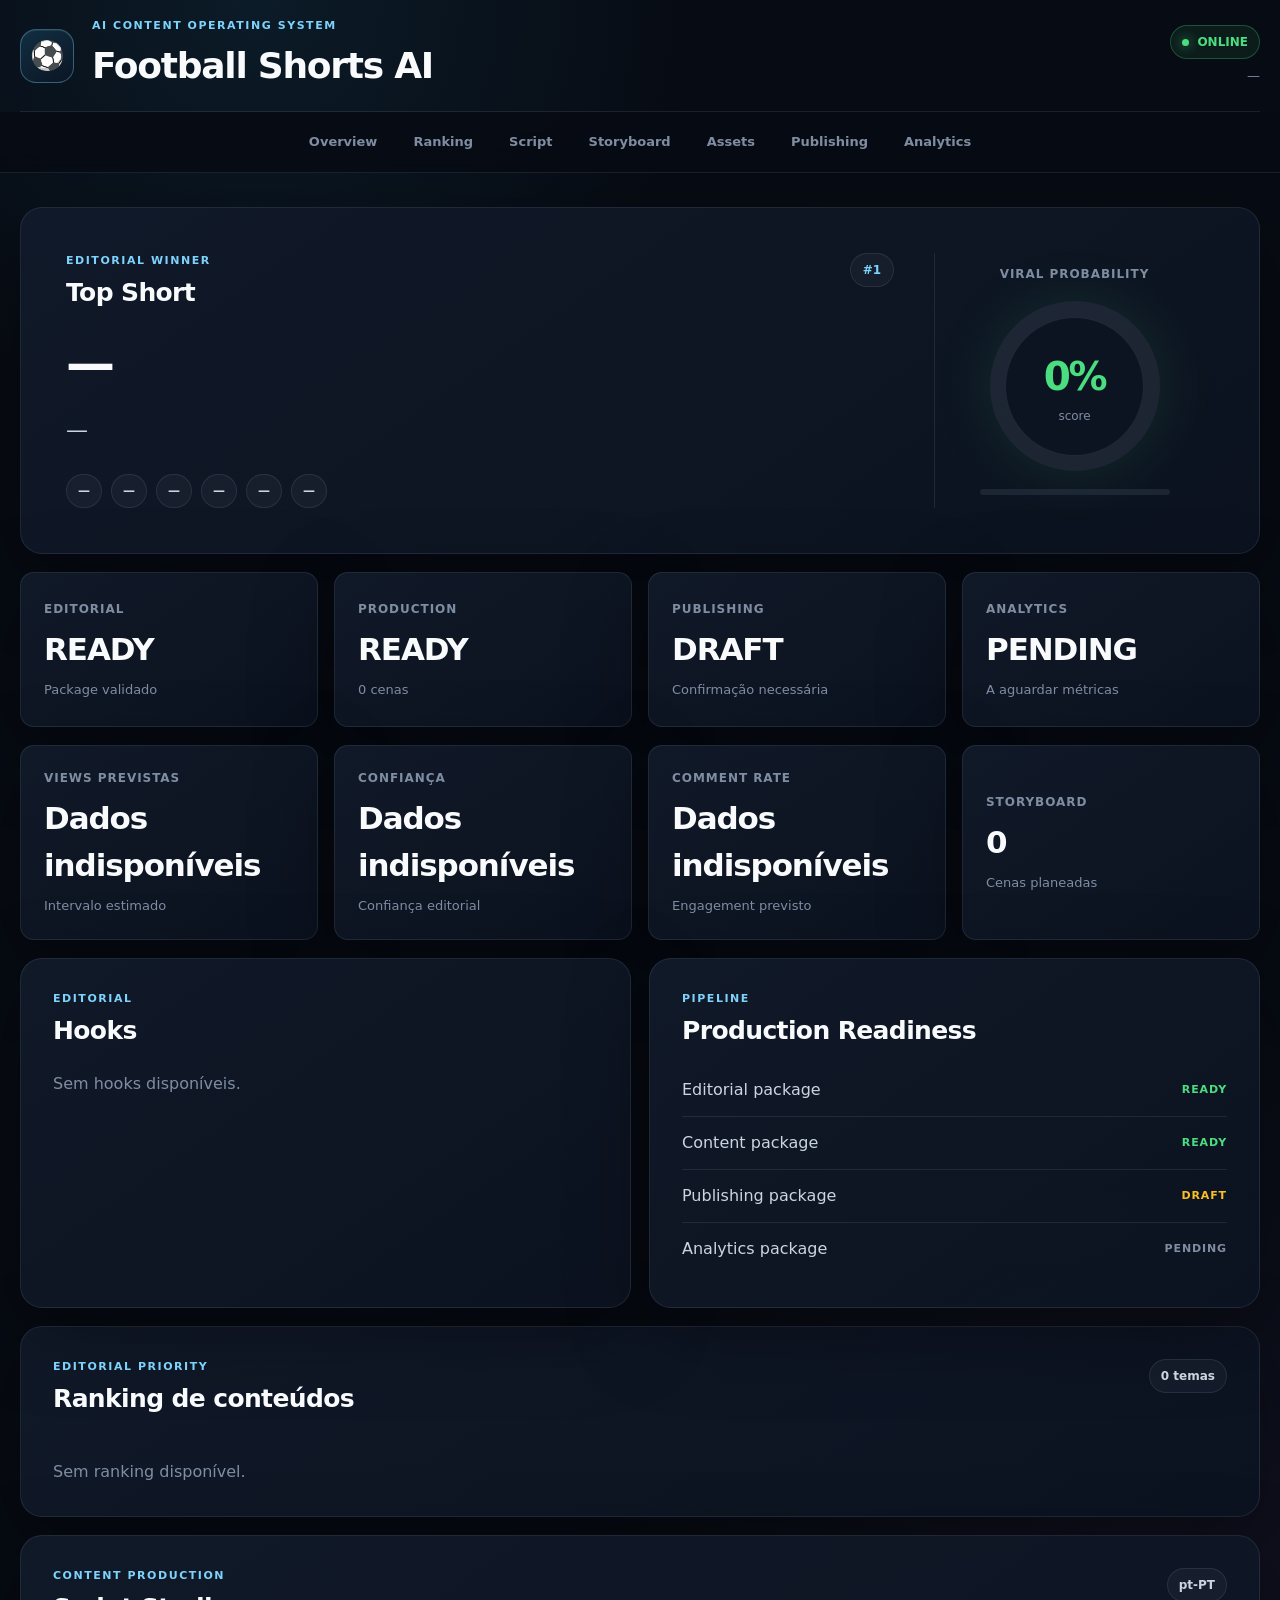
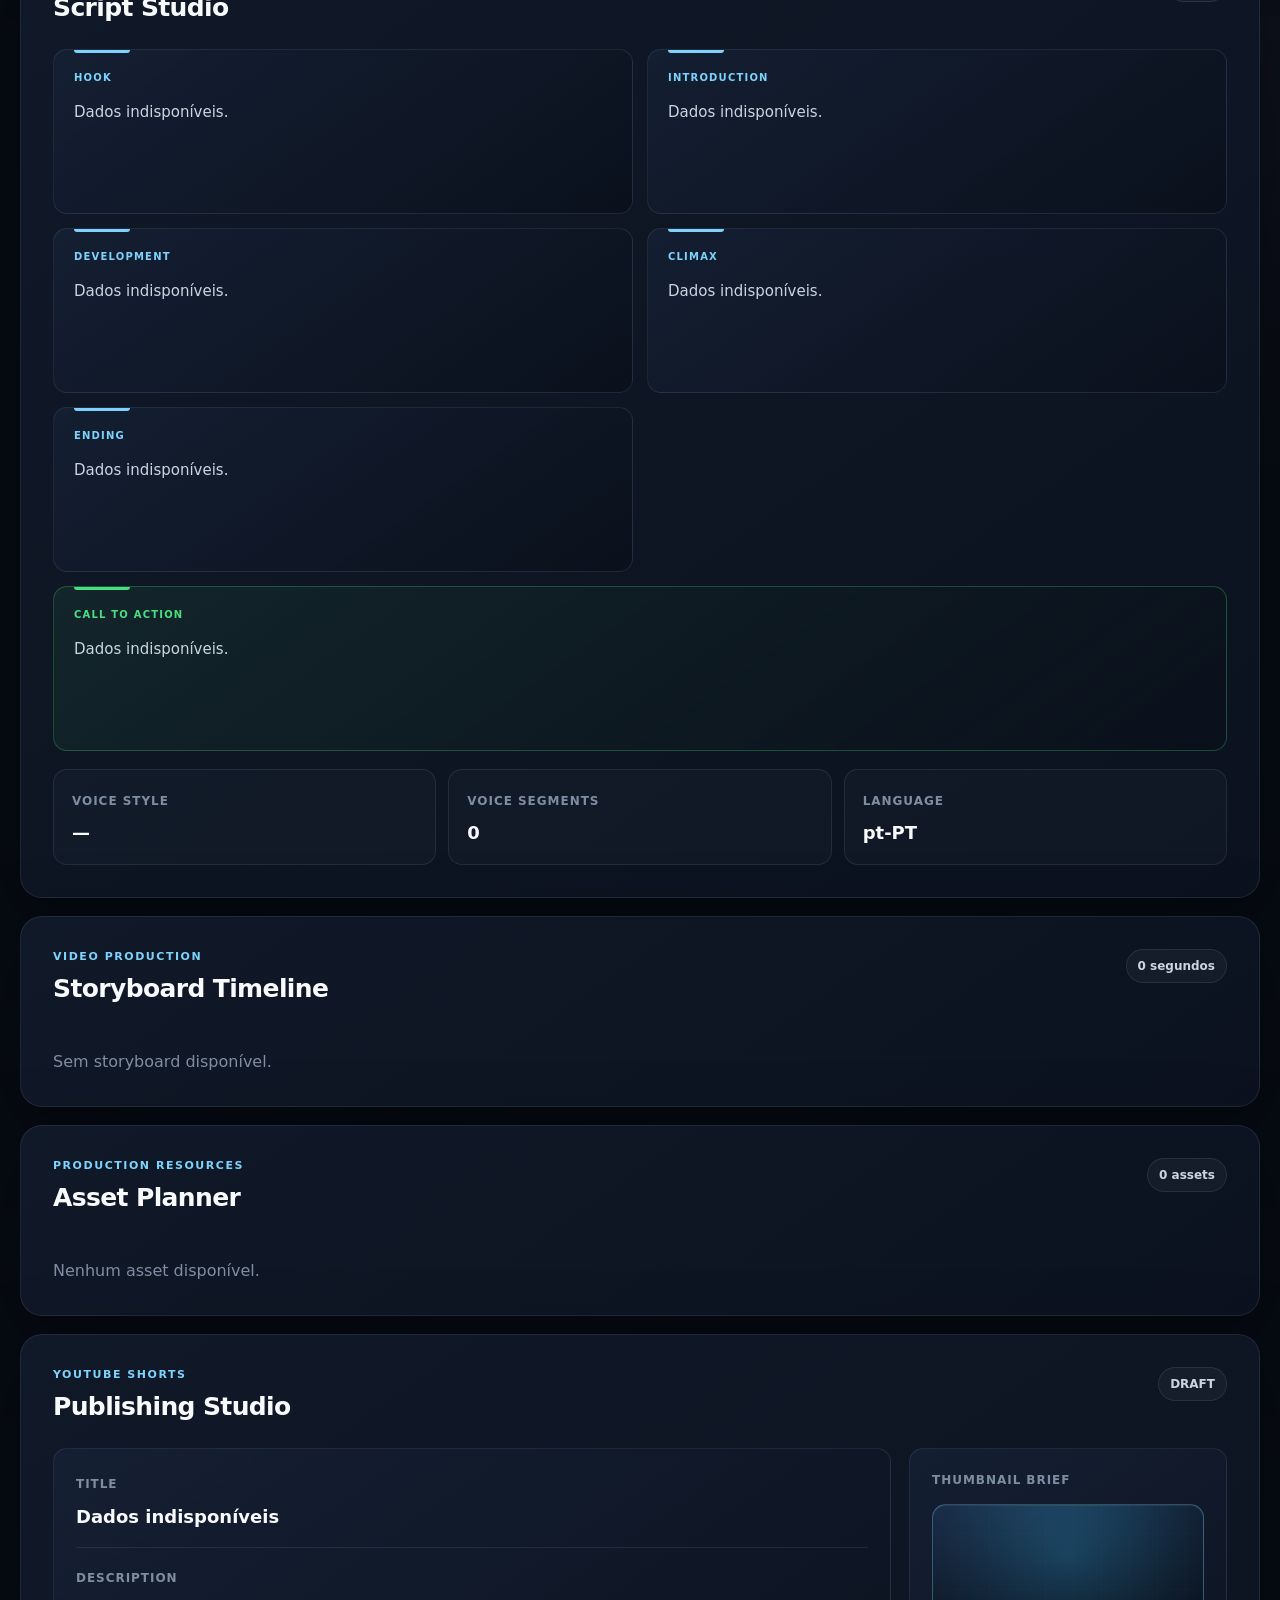
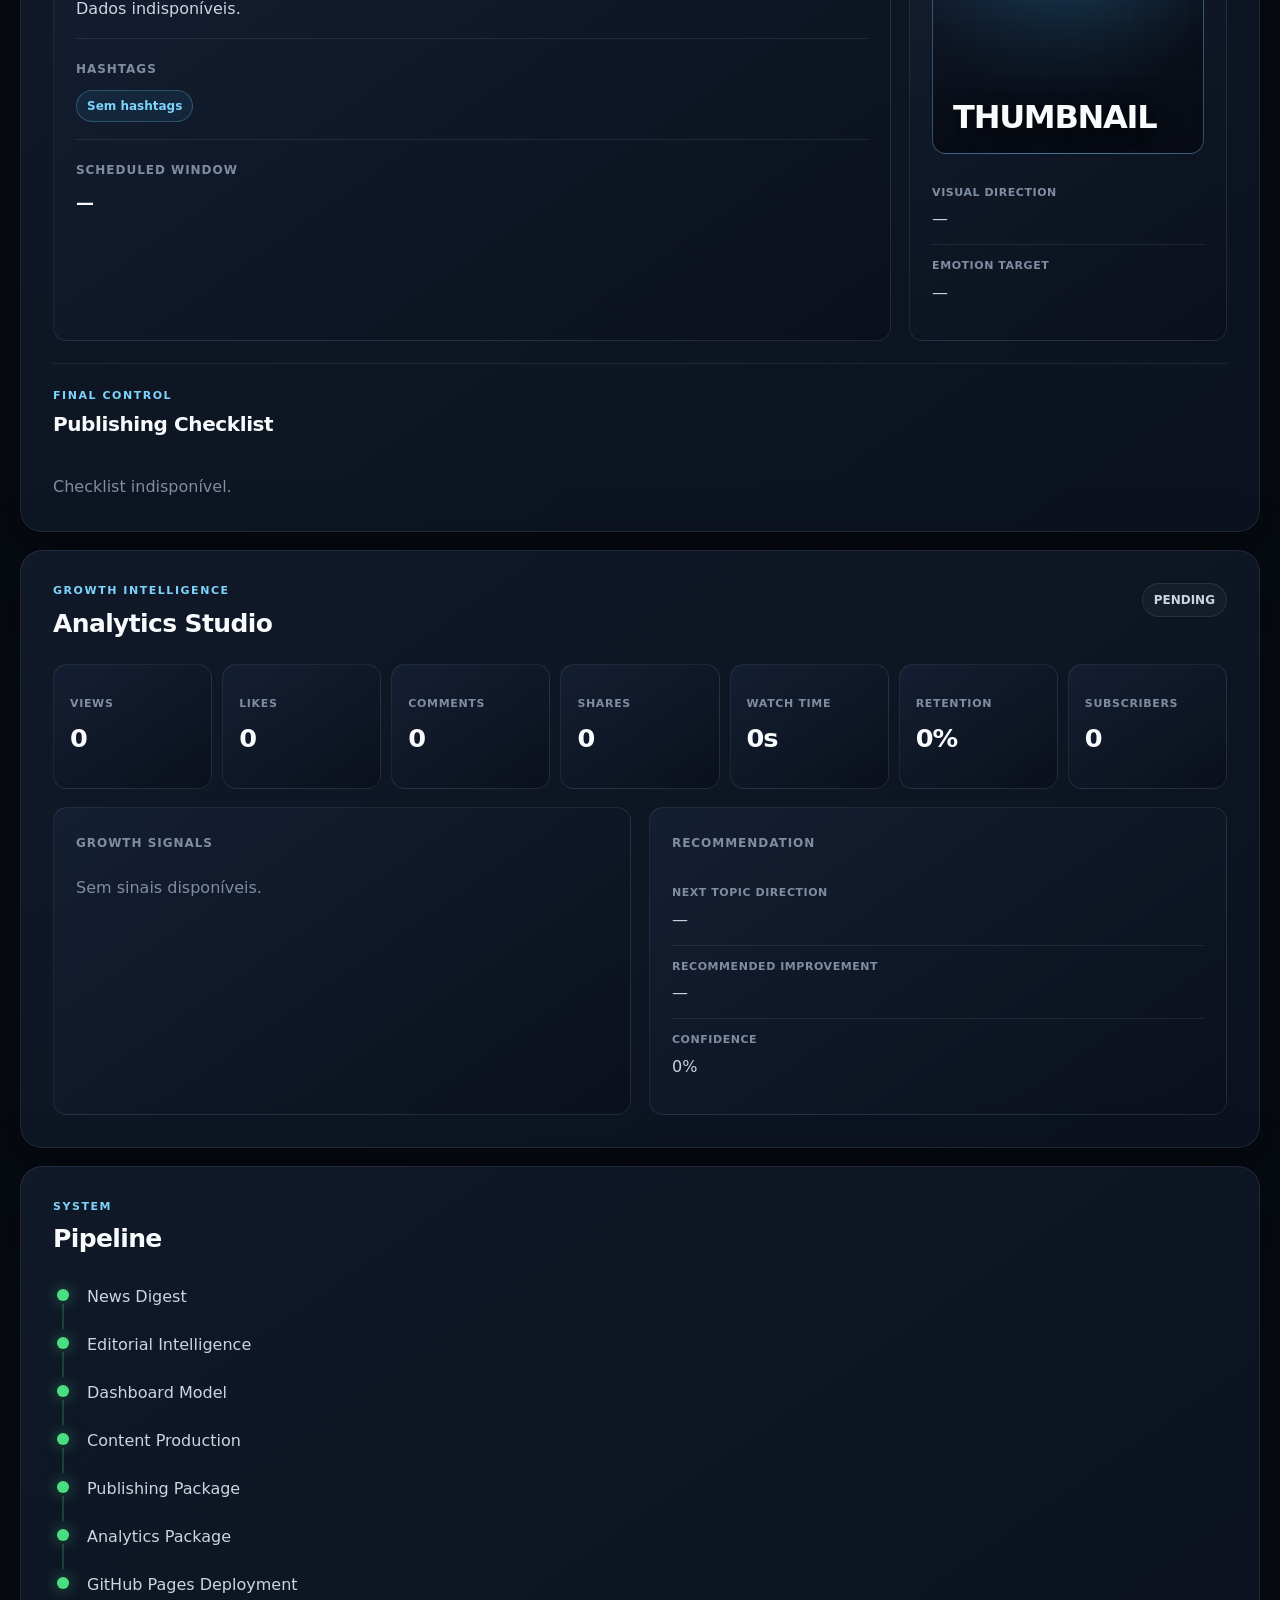
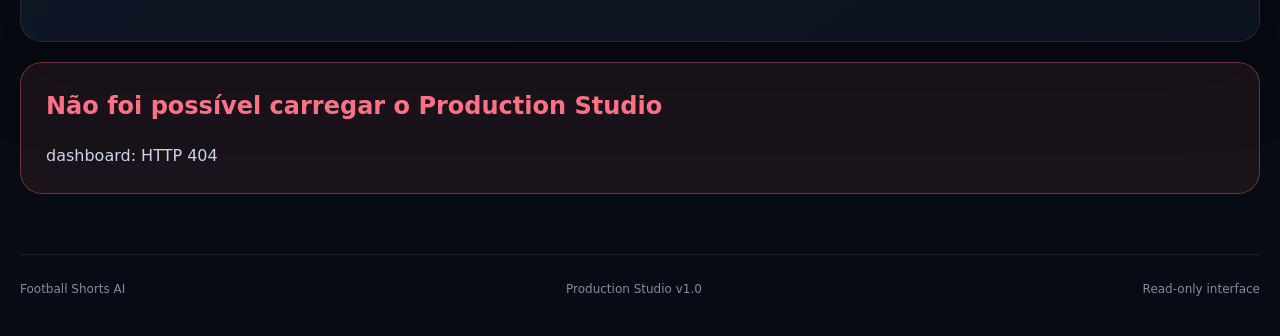
==== commit 0c07bf8f: "Update index.html" ====
--- a/dashboard/index.html
+++ b/dashboard/index.html
@@ -207,11 +207,23 @@
                         </span>
 
                         <span id="content-platform">
-                            YouTube Shorts
+                            —
+                        </span>
+
+                        <span id="content-language">
+                            —
                         </span>
 
                         <span id="content-duration">
-                            45 segundos
+                            —
+                        </span>
+
+                        <span id="overview-production-status">
+                            —
+                        </span>
+
+                        <span id="overview-generated-at">
+                            —
                         </span>
 
                     </div>
--- a/dashboard/assets/dashboard.css
+++ b/dashboard/assets/dashboard.css
@@ -2,12 +2,16 @@
     color-scheme: dark;
 
     --background: #070b13;
+    --background-soft: #0a101b;
+
     --surface: #0d1421;
     --surface-soft: #111a2a;
     --surface-elevated: #172237;
+    --surface-hover: #1b2940;
 
     --border: rgba(148, 163, 184, 0.14);
-    --border-strong: rgba(125, 211, 252, 0.32);
+    --border-medium: rgba(148, 163, 184, 0.22);
+    --border-strong: rgba(125, 211, 252, 0.34);
 
     --text: #f8fafc;
     --text-soft: #cbd5e1;
@@ -15,10 +19,19 @@
 
     --primary: #7dd3fc;
     --primary-strong: #38bdf8;
+    --primary-soft: rgba(56, 189, 248, 0.1);
 
     --success: #4ade80;
+    --success-soft: rgba(74, 222, 128, 0.1);
+
     --warning: #fbbf24;
+    --warning-soft: rgba(251, 191, 36, 0.1);
+
     --danger: #fb7185;
+    --danger-soft: rgba(251, 113, 133, 0.1);
+
+    --purple: #c084fc;
+    --purple-soft: rgba(192, 132, 252, 0.1);
 
     --radius-large: 22px;
     --radius-medium: 14px;
@@ -27,6 +40,9 @@
     --shadow:
         0 24px 80px rgba(0, 0, 0, 0.34);
 
+    --shadow-soft:
+        0 12px 35px rgba(0, 0, 0, 0.22);
+
     --content-width: 1500px;
 }
 
@@ -38,6 +54,7 @@
 
 html {
     scroll-behavior: smooth;
+    scroll-padding-top: 90px;
 }
 
 
@@ -51,6 +68,11 @@
             circle at 20% 0%,
             rgba(56, 189, 248, 0.09),
             transparent 28rem
+        ),
+        radial-gradient(
+            circle at 90% 30%,
+            rgba(192, 132, 252, 0.05),
+            transparent 35rem
         ),
         var(--background);
 
@@ -70,6 +92,9 @@
 
 
 button,
+input,
+textarea,
+select,
 a {
     font: inherit;
 }
@@ -84,6 +109,11 @@
 .hidden {
     display: none !important;
 }
+
+
+/* ==========================================================
+   LOADING
+   ========================================================== */
 
 
 .loading-screen {
@@ -123,6 +153,11 @@
 .application {
     min-height: 100vh;
 }
+
+
+/* ==========================================================
+   TOP BAR
+   ========================================================== */
 
 
 .topbar {
@@ -131,13 +166,13 @@
         var(--content-width)
     );
 
+    min-height: 112px;
+
     margin: 0 auto;
 
-    min-height: 112px;
-
     display: flex;
+    align-items: center;
     justify-content: space-between;
-    align-items: center;
 
     gap: 32px;
 
@@ -159,6 +194,8 @@
 
     display: grid;
     place-items: center;
+
+    flex: 0 0 auto;
 
     border: 1px solid var(--border-strong);
     border-radius: 16px;
@@ -179,6 +216,7 @@
 
 .brand h1,
 .section-heading h2,
+.section-heading h3,
 .hero-copy h3 {
     margin: 0;
 }
@@ -198,10 +236,13 @@
     font-size: 11px;
     font-weight: 800;
     letter-spacing: 0.14em;
+    text-transform: uppercase;
 }
 
 
 .topbar-status {
+    flex: 0 0 auto;
+
     text-align: right;
 }
 
@@ -248,6 +289,11 @@
 }
 
 
+/* ==========================================================
+   NAVIGATION
+   ========================================================== */
+
+
 .navigation {
     position: sticky;
     top: 0;
@@ -263,6 +309,8 @@
 
     padding: 11px 20px;
 
+    overflow-x: auto;
+
     border-bottom: 1px solid var(--border);
 
     background: rgba(7, 11, 19, 0.87);
@@ -272,8 +320,11 @@
 
 
 .navigation a {
+    flex: 0 0 auto;
+
     padding: 8px 13px;
 
+    border: 1px solid transparent;
     border-radius: 9px;
 
     color: var(--text-muted);
@@ -283,14 +334,24 @@
 
     transition:
         background 160ms ease,
+        border-color 160ms ease,
         color 160ms ease;
 }
 
 
-.navigation a:hover {
+.navigation a:hover,
+.navigation a:focus-visible {
+    border-color: var(--border);
     background: var(--surface-elevated);
     color: var(--text);
-}
+
+    outline: none;
+}
+
+
+/* ==========================================================
+   MAIN LAYOUT
+   ========================================================== */
 
 
 .dashboard {
@@ -321,6 +382,90 @@
 }
 
 
+.panel {
+    margin-top: 18px;
+
+    padding: clamp(22px, 3vw, 32px);
+
+    border-radius: var(--radius-large);
+}
+
+
+.section-heading {
+    display: flex;
+    align-items: flex-start;
+    justify-content: space-between;
+
+    gap: 20px;
+}
+
+
+.section-heading h2 {
+    font-size: 25px;
+    letter-spacing: -0.025em;
+}
+
+
+.section-heading h3 {
+    font-size: 20px;
+    letter-spacing: -0.02em;
+}
+
+
+.count-badge,
+.rank-badge {
+    display: inline-flex;
+    align-items: center;
+    justify-content: center;
+
+    min-height: 34px;
+
+    padding: 7px 11px;
+
+    border: 1px solid var(--border);
+    border-radius: 100px;
+
+    background: rgba(148, 163, 184, 0.06);
+
+    color: var(--text-soft);
+
+    font-size: 12px;
+    font-weight: 800;
+    white-space: nowrap;
+}
+
+
+.rank-badge {
+    min-width: 44px;
+
+    color: var(--primary);
+}
+
+
+.empty-state {
+    margin: 22px 0 0;
+
+    color: var(--text-muted);
+}
+
+
+.metric-label {
+    margin: 0;
+
+    color: var(--text-muted);
+
+    font-size: 12px;
+    font-weight: 800;
+    letter-spacing: 0.08em;
+    text-transform: uppercase;
+}
+
+
+/* ==========================================================
+   HERO
+   ========================================================== */
+
+
 .hero-card {
     display: grid;
     grid-template-columns:
@@ -335,21 +480,6 @@
 }
 
 
-.section-heading {
-    display: flex;
-    align-items: flex-start;
-    justify-content: space-between;
-
-    gap: 20px;
-}
-
-
-.section-heading h2 {
-    font-size: 25px;
-    letter-spacing: -0.025em;
-}
-
-
 .hero-copy h3 {
     max-width: 920px;
 
@@ -382,9 +512,9 @@
 }
 
 
-.hero-meta span,
-.count-badge,
-.rank-badge {
+.hero-meta span {
+    padding: 7px 11px;
+
     border: 1px solid var(--border);
     border-radius: 100px;
 
@@ -394,27 +524,6 @@
 
     font-size: 12px;
     font-weight: 700;
-}
-
-
-.hero-meta span {
-    padding: 7px 11px;
-}
-
-
-.rank-badge {
-    min-width: 44px;
-
-    padding: 8px 12px;
-
-    text-align: center;
-
-    color: var(--primary);
-}
-
-
-.count-badge {
-    padding: 7px 11px;
 }
 
 
@@ -430,18 +539,6 @@
 }
 
 
-.metric-label {
-    margin: 0;
-
-    color: var(--text-muted);
-
-    font-size: 12px;
-    font-weight: 800;
-    letter-spacing: 0.08em;
-    text-transform: uppercase;
-}
-
-
 .score-ring {
     width: 170px;
     height: 170px;
@@ -491,6 +588,11 @@
 
     font-size: 12px;
 }
+
+
+/* ==========================================================
+   PROGRESS
+   ========================================================== */
 
 
 .progress-track {
@@ -522,6 +624,11 @@
 }
 
 
+/* ==========================================================
+   METRICS
+   ========================================================== */
+
+
 .metric-grid {
     display: grid;
     grid-template-columns:
@@ -534,6 +641,7 @@
 
 
 .metric-card {
+    min-width: 0;
     min-height: 155px;
 
     display: flex;
@@ -551,6 +659,8 @@
 .metric-card strong {
     overflow-wrap: anywhere;
 
+    color: var(--text);
+
     font-size: clamp(20px, 2.5vw, 31px);
     letter-spacing: -0.035em;
 }
@@ -561,6 +671,11 @@
 
     font-size: 13px;
 }
+
+
+/* ==========================================================
+   TWO COLUMN GRID
+   ========================================================== */
 
 
 .two-column-grid {
@@ -574,24 +689,16 @@
 }
 
 
-.panel {
-    margin-top: 18px;
-    padding: clamp(22px, 3vw, 32px);
-
-    border-radius: var(--radius-large);
-}
-
-
 .two-column-grid .panel {
+    min-width: 0;
+
     margin-top: 0;
 }
 
 
-.empty-state {
-    margin: 22px 0 0;
-
-    color: var(--text-muted);
-}
+/* ==========================================================
+   HOOKS
+   ========================================================== */
 
 
 .hook-card {
@@ -632,6 +739,11 @@
 }
 
 
+/* ==========================================================
+   READINESS
+   ========================================================== */
+
+
 .readiness-list {
     margin-top: 14px;
 }
@@ -639,6 +751,7 @@
 
 .readiness-item {
     display: flex;
+    align-items: center;
     justify-content: space-between;
 
     gap: 20px;
@@ -660,24 +773,36 @@
 
 
 .readiness-item strong {
+    flex: 0 0 auto;
+
     font-size: 11px;
     letter-spacing: 0.08em;
 }
 
 
 .status-success {
-    color: var(--success);
+    color: var(--success) !important;
 }
 
 
 .status-warning {
-    color: var(--warning);
+    color: var(--warning) !important;
 }
 
 
 .status-neutral {
-    color: var(--text-muted);
-}
+    color: var(--text-muted) !important;
+}
+
+
+.status-danger {
+    color: var(--danger) !important;
+}
+
+
+/* ==========================================================
+   RANKING
+   ========================================================== */
 
 
 .ranking-list {
@@ -754,9 +879,13 @@
 
     margin-top: 4px;
 
+    overflow: hidden;
+
     color: var(--text-muted);
 
     font-size: 12px;
+    text-overflow: ellipsis;
+    white-space: nowrap;
 }
 
 
@@ -794,6 +923,165 @@
 }
 
 
+/* ==========================================================
+   SCRIPT STUDIO
+   ========================================================== */
+
+
+.script-studio-grid {
+    display: grid;
+    grid-template-columns:
+        repeat(2, minmax(0, 1fr));
+
+    gap: 14px;
+
+    margin-top: 22px;
+}
+
+
+.script-block {
+    position: relative;
+
+    min-width: 0;
+    min-height: 165px;
+
+    padding: 20px;
+
+    border: 1px solid var(--border);
+    border-radius: var(--radius-medium);
+
+    background:
+        linear-gradient(
+            145deg,
+            rgba(23, 34, 55, 0.74),
+            rgba(10, 16, 27, 0.82)
+        );
+
+    transition:
+        border-color 160ms ease,
+        transform 160ms ease,
+        background 160ms ease;
+}
+
+
+.script-block:hover {
+    transform: translateY(-2px);
+
+    border-color: var(--border-strong);
+
+    background:
+        linear-gradient(
+            145deg,
+            rgba(26, 42, 67, 0.82),
+            rgba(10, 16, 27, 0.9)
+        );
+}
+
+
+.script-block::before {
+    position: absolute;
+    top: 0;
+    left: 20px;
+
+    width: 56px;
+    height: 3px;
+
+    border-radius: 0 0 4px 4px;
+
+    content: "";
+
+    background: var(--primary);
+}
+
+
+.script-block-cta {
+    grid-column: 1 / -1;
+
+    border-color: rgba(74, 222, 128, 0.27);
+
+    background:
+        linear-gradient(
+            145deg,
+            rgba(74, 222, 128, 0.08),
+            rgba(10, 16, 27, 0.88)
+        );
+}
+
+
+.script-block-cta::before {
+    background: var(--success);
+}
+
+
+.script-block-label {
+    display: block;
+
+    margin-bottom: 15px;
+
+    color: var(--primary);
+
+    font-size: 10px;
+    font-weight: 900;
+    letter-spacing: 0.12em;
+}
+
+
+.script-block-cta .script-block-label {
+    color: var(--success);
+}
+
+
+.script-block p {
+    margin: 0;
+
+    color: var(--text-soft);
+
+    font-size: 15px;
+    line-height: 1.7;
+    overflow-wrap: anywhere;
+}
+
+
+.voiceover-summary {
+    display: grid;
+    grid-template-columns:
+        repeat(3, minmax(0, 1fr));
+
+    gap: 12px;
+
+    margin-top: 18px;
+}
+
+
+.voiceover-summary > div {
+    min-width: 0;
+
+    padding: 18px;
+
+    border: 1px solid var(--border);
+    border-radius: var(--radius-medium);
+
+    background: rgba(148, 163, 184, 0.035);
+}
+
+
+.voiceover-summary strong {
+    display: block;
+
+    margin-top: 7px;
+
+    color: var(--text);
+
+    font-size: 18px;
+    overflow-wrap: anywhere;
+}
+
+
+/* ==========================================================
+   STORYBOARD
+   ========================================================== */
+
+
 .storyboard-list {
     display: grid;
     grid-template-columns:
@@ -826,6 +1114,17 @@
             rgba(23, 34, 55, 0.92),
             rgba(11, 17, 28, 0.96)
         );
+
+    transition:
+        border-color 160ms ease,
+        transform 160ms ease;
+}
+
+
+.scene-card:hover {
+    transform: translateY(-2px);
+
+    border-color: var(--border-strong);
 }
 
 
@@ -921,14 +1220,69 @@
 }
 
 
+/* ==========================================================
+   ASSET PLANNER
+   ========================================================== */
+
+
+.asset-grid {
+    display: grid;
+    grid-template-columns:
+        repeat(auto-fit, minmax(260px, 1fr));
+
+    gap: 12px;
+
+    margin-top: 20px;
+}
+
+
 .asset-card {
-    margin-top: 12px;
-    padding: 15px;
+    position: relative;
+
+    min-width: 0;
+    min-height: 145px;
+
+    padding: 18px;
 
     border: 1px solid var(--border);
     border-radius: var(--radius-medium);
 
-    background: rgba(148, 163, 184, 0.04);
+    background:
+        linear-gradient(
+            145deg,
+            rgba(148, 163, 184, 0.045),
+            rgba(13, 20, 33, 0.8)
+        );
+
+    transition:
+        transform 160ms ease,
+        border-color 160ms ease;
+}
+
+
+.asset-card:hover {
+    transform: translateY(-2px);
+
+    border-color: var(--border-strong);
+}
+
+
+.asset-card::after {
+    position: absolute;
+    top: 16px;
+    right: 16px;
+
+    width: 8px;
+    height: 8px;
+
+    border-radius: 50%;
+
+    content: "";
+
+    background: var(--warning);
+
+    box-shadow:
+        0 0 12px rgba(251, 191, 36, 0.4);
 }
 
 
@@ -938,13 +1292,376 @@
 }
 
 
+.asset-card strong {
+    max-width: calc(100% - 26px);
+
+    color: var(--text);
+
+    overflow-wrap: anywhere;
+}
+
+
 .asset-card span {
-    margin-top: 5px;
+    margin-top: 8px;
 
     color: var(--text-muted);
 
     font-size: 12px;
-}
+    overflow-wrap: anywhere;
+}
+
+
+/* ==========================================================
+   PUBLISHING STUDIO
+   ========================================================== */
+
+
+.publishing-grid {
+    display: grid;
+    grid-template-columns:
+        minmax(0, 1.45fr)
+        minmax(290px, 0.55fr);
+
+    gap: 18px;
+
+    margin-top: 22px;
+}
+
+
+.publishing-main-card,
+.thumbnail-card,
+.analytics-detail-card {
+    min-width: 0;
+
+    padding: 22px;
+
+    border: 1px solid var(--border);
+    border-radius: var(--radius-medium);
+
+    background:
+        linear-gradient(
+            145deg,
+            rgba(23, 34, 55, 0.74),
+            rgba(10, 16, 27, 0.84)
+        );
+}
+
+
+.publishing-field {
+    padding: 17px 0;
+
+    border-bottom: 1px solid var(--border);
+}
+
+
+.publishing-field:first-child {
+    padding-top: 0;
+}
+
+
+.publishing-field:last-child {
+    padding-bottom: 0;
+
+    border-bottom: 0;
+}
+
+
+.publishing-field strong,
+.publishing-field p {
+    display: block;
+
+    margin: 8px 0 0;
+
+    color: var(--text-soft);
+
+    overflow-wrap: anywhere;
+}
+
+
+.publishing-field strong {
+    color: var(--text);
+
+    font-size: 18px;
+}
+
+
+.hashtag-list {
+    display: flex;
+    flex-wrap: wrap;
+
+    gap: 7px;
+
+    margin-top: 10px;
+}
+
+
+.hashtag-list span {
+    padding: 6px 10px;
+
+    border: 1px solid rgba(125, 211, 252, 0.25);
+    border-radius: 100px;
+
+    background: rgba(56, 189, 248, 0.08);
+
+    color: var(--primary);
+
+    font-size: 12px;
+    font-weight: 700;
+}
+
+
+.thumbnail-card {
+    display: flex;
+    flex-direction: column;
+}
+
+
+.thumbnail-preview {
+    position: relative;
+
+    min-height: 250px;
+
+    display: flex;
+    align-items: flex-end;
+
+    margin-top: 15px;
+    padding: 20px;
+
+    overflow: hidden;
+
+    border: 1px solid var(--border-strong);
+    border-radius: var(--radius-medium);
+
+    background:
+        linear-gradient(
+            180deg,
+            rgba(7, 11, 19, 0.1),
+            rgba(7, 11, 19, 0.94)
+        ),
+        radial-gradient(
+            circle at 50% 20%,
+            rgba(56, 189, 248, 0.35),
+            transparent 65%
+        ),
+        linear-gradient(
+            145deg,
+            #1b2a46,
+            #080d17
+        );
+
+    box-shadow:
+        inset 0 1px rgba(255, 255, 255, 0.06);
+}
+
+
+.thumbnail-preview::before {
+    position: absolute;
+    inset: 0;
+
+    content: "";
+
+    opacity: 0.18;
+
+    background-image:
+        linear-gradient(
+            rgba(255, 255, 255, 0.08) 1px,
+            transparent 1px
+        ),
+        linear-gradient(
+            90deg,
+            rgba(255, 255, 255, 0.08) 1px,
+            transparent 1px
+        );
+
+    background-size: 28px 28px;
+}
+
+
+.thumbnail-preview strong {
+    position: relative;
+
+    z-index: 1;
+
+    color: var(--text);
+
+    font-size: clamp(20px, 3vw, 32px);
+    line-height: 1;
+    letter-spacing: -0.04em;
+    text-transform: uppercase;
+    text-shadow:
+        0 4px 18px rgba(0, 0, 0, 0.7);
+
+    overflow-wrap: anywhere;
+}
+
+
+.detail-list {
+    margin: 18px 0 0;
+}
+
+
+.detail-list > div {
+    padding: 13px 0;
+
+    border-bottom: 1px solid var(--border);
+}
+
+
+.detail-list > div:last-child {
+    border-bottom: 0;
+}
+
+
+.detail-list dt {
+    color: var(--text-muted);
+
+    font-size: 11px;
+    font-weight: 800;
+    letter-spacing: 0.05em;
+    text-transform: uppercase;
+}
+
+
+.detail-list dd {
+    margin: 6px 0 0;
+
+    color: var(--text-soft);
+
+    overflow-wrap: anywhere;
+}
+
+
+.publishing-checklist {
+    margin-top: 22px;
+    padding-top: 24px;
+
+    border-top: 1px solid var(--border);
+}
+
+
+.checklist-grid {
+    display: grid;
+    grid-template-columns:
+        repeat(2, minmax(0, 1fr));
+
+    column-gap: 28px;
+
+    margin-top: 14px;
+}
+
+
+.checklist-grid .readiness-item {
+    min-width: 0;
+}
+
+
+.checklist-grid .readiness-item span {
+    overflow-wrap: anywhere;
+}
+
+
+/* ==========================================================
+   ANALYTICS STUDIO
+   ========================================================== */
+
+
+.analytics-metric-grid {
+    display: grid;
+    grid-template-columns:
+        repeat(7, minmax(0, 1fr));
+
+    gap: 10px;
+
+    margin-top: 22px;
+}
+
+
+.analytics-metric-card {
+    min-width: 0;
+    min-height: 125px;
+
+    display: flex;
+    flex-direction: column;
+    justify-content: center;
+
+    gap: 7px;
+
+    padding: 16px;
+
+    border: 1px solid var(--border);
+    border-radius: var(--radius-medium);
+
+    background:
+        linear-gradient(
+            145deg,
+            rgba(23, 34, 55, 0.76),
+            rgba(10, 16, 27, 0.88)
+        );
+}
+
+
+.analytics-metric-card span {
+    color: var(--text-muted);
+
+    font-size: 11px;
+    font-weight: 800;
+    letter-spacing: 0.06em;
+    text-transform: uppercase;
+}
+
+
+.analytics-metric-card strong {
+    color: var(--text);
+
+    font-size: clamp(20px, 2vw, 28px);
+    letter-spacing: -0.04em;
+    overflow-wrap: anywhere;
+}
+
+
+.analytics-detail-grid {
+    margin-top: 18px;
+}
+
+
+.analytics-detail-card {
+    min-height: 100%;
+}
+
+
+.growth-signals-list {
+    margin-top: 15px;
+}
+
+
+.growth-signal {
+    padding: 13px 0;
+
+    border-bottom: 1px solid var(--border);
+}
+
+
+.growth-signal:last-child {
+    border-bottom: 0;
+}
+
+
+.growth-signal .readiness-item {
+    padding: 0 0 9px;
+
+    border-bottom: 0;
+}
+
+
+.growth-signal .progress-track {
+    width: 100%;
+    max-width: none;
+}
+
+
+/* ==========================================================
+   PIPELINE
+   ========================================================== */
 
 
 .pipeline-list {
@@ -999,6 +1716,11 @@
 }
 
 
+/* ==========================================================
+   ERRORS
+   ========================================================== */
+
+
 .error-panel {
     margin-top: 20px;
     padding: 25px;
@@ -1015,6 +1737,20 @@
 
     color: var(--danger);
 }
+
+
+.error-panel p {
+    margin-bottom: 0;
+
+    color: var(--text-soft);
+
+    overflow-wrap: anywhere;
+}
+
+
+/* ==========================================================
+   FOOTER
+   ========================================================== */
 
 
 .footer {
@@ -1040,6 +1776,56 @@
 }
 
 
+/* ==========================================================
+   ACCESSIBILITY
+   ========================================================== */
+
+
+:focus-visible {
+    outline: 2px solid var(--primary);
+    outline-offset: 3px;
+}
+
+
+@media (prefers-reduced-motion: reduce) {
+
+    html {
+        scroll-behavior: auto;
+    }
+
+
+    *,
+    *::before,
+    *::after {
+        animation-duration: 0.01ms !important;
+        animation-iteration-count: 1 !important;
+        scroll-behavior: auto !important;
+        transition-duration: 0.01ms !important;
+    }
+
+}
+
+
+/* ==========================================================
+   RESPONSIVE — LARGE TABLET
+   ========================================================== */
+
+
+@media (max-width: 1250px) {
+
+    .analytics-metric-grid {
+        grid-template-columns:
+            repeat(4, minmax(0, 1fr));
+    }
+
+}
+
+
+/* ==========================================================
+   RESPONSIVE — TABLET
+   ========================================================== */
+
+
 @media (max-width: 1050px) {
 
     .hero-card {
@@ -1073,7 +1859,49 @@
         display: none;
     }
 
-}
+
+    .publishing-grid {
+        grid-template-columns: 1fr;
+    }
+
+
+    .thumbnail-card {
+        display: grid;
+        grid-template-columns:
+            minmax(250px, 0.8fr)
+            minmax(0, 1.2fr);
+
+        gap: 22px;
+    }
+
+
+    .thumbnail-card > .metric-label {
+        grid-column: 1 / -1;
+    }
+
+
+    .thumbnail-preview {
+        min-height: 230px;
+        margin-top: 0;
+    }
+
+
+    .detail-list {
+        margin-top: 0;
+    }
+
+
+    .analytics-metric-grid {
+        grid-template-columns:
+            repeat(3, minmax(0, 1fr));
+    }
+
+}
+
+
+/* ==========================================================
+   RESPONSIVE — MOBILE LANDSCAPE
+   ========================================================== */
 
 
 @media (max-width: 760px) {
@@ -1092,8 +1920,6 @@
 
     .navigation {
         justify-content: flex-start;
-
-        overflow-x: auto;
     }
 
 
@@ -1118,6 +1944,47 @@
     }
 
 
+    .script-studio-grid {
+        grid-template-columns: 1fr;
+    }
+
+
+    .script-block-cta {
+        grid-column: auto;
+    }
+
+
+    .voiceover-summary {
+        grid-template-columns: 1fr;
+    }
+
+
+    .checklist-grid {
+        grid-template-columns: 1fr;
+    }
+
+
+    .thumbnail-card {
+        display: flex;
+    }
+
+
+    .thumbnail-card > .metric-label {
+        grid-column: auto;
+    }
+
+
+    .thumbnail-preview {
+        margin-top: 15px;
+    }
+
+
+    .analytics-metric-grid {
+        grid-template-columns:
+            repeat(2, minmax(0, 1fr));
+    }
+
+
     .footer {
         width: calc(100% - 22px);
 
@@ -1127,6 +1994,11 @@
 }
 
 
+/* ==========================================================
+   RESPONSIVE — MOBILE
+   ========================================================== */
+
+
 @media (max-width: 520px) {
 
     .topbar {
@@ -1135,7 +2007,14 @@
 
 
     .brand {
+        min-width: 0;
+
         gap: 10px;
+    }
+
+
+    .brand > div:last-child {
+        min-width: 0;
     }
 
 
@@ -1153,7 +2032,11 @@
 
 
     .brand h1 {
+        overflow: hidden;
+
         font-size: 22px;
+        text-overflow: ellipsis;
+        white-space: nowrap;
     }
 
 
@@ -1164,6 +2047,11 @@
 
         text-overflow: ellipsis;
         white-space: nowrap;
+    }
+
+
+    .status-pill {
+        padding: 6px 9px;
     }
 
 
@@ -1193,10 +2081,52 @@
     }
 
 
+    .ranking-title strong,
+    .ranking-title span {
+        white-space: normal;
+    }
+
+
     .ranking-score {
         grid-column: 2;
 
         text-align: left;
     }
 
-}
+
+    .storyboard-list,
+    .asset-grid {
+        grid-template-columns: 1fr;
+    }
+
+
+    .analytics-metric-grid {
+        grid-template-columns: 1fr;
+    }
+
+
+    .analytics-metric-card {
+        min-height: 105px;
+    }
+
+
+    .section-heading {
+        align-items: flex-start;
+    }
+
+
+    .count-badge,
+    .rank-badge {
+        max-width: 125px;
+
+        overflow: hidden;
+
+        text-overflow: ellipsis;
+    }
+
+
+    .readiness-item {
+        align-items: flex-start;
+    }
+
+}
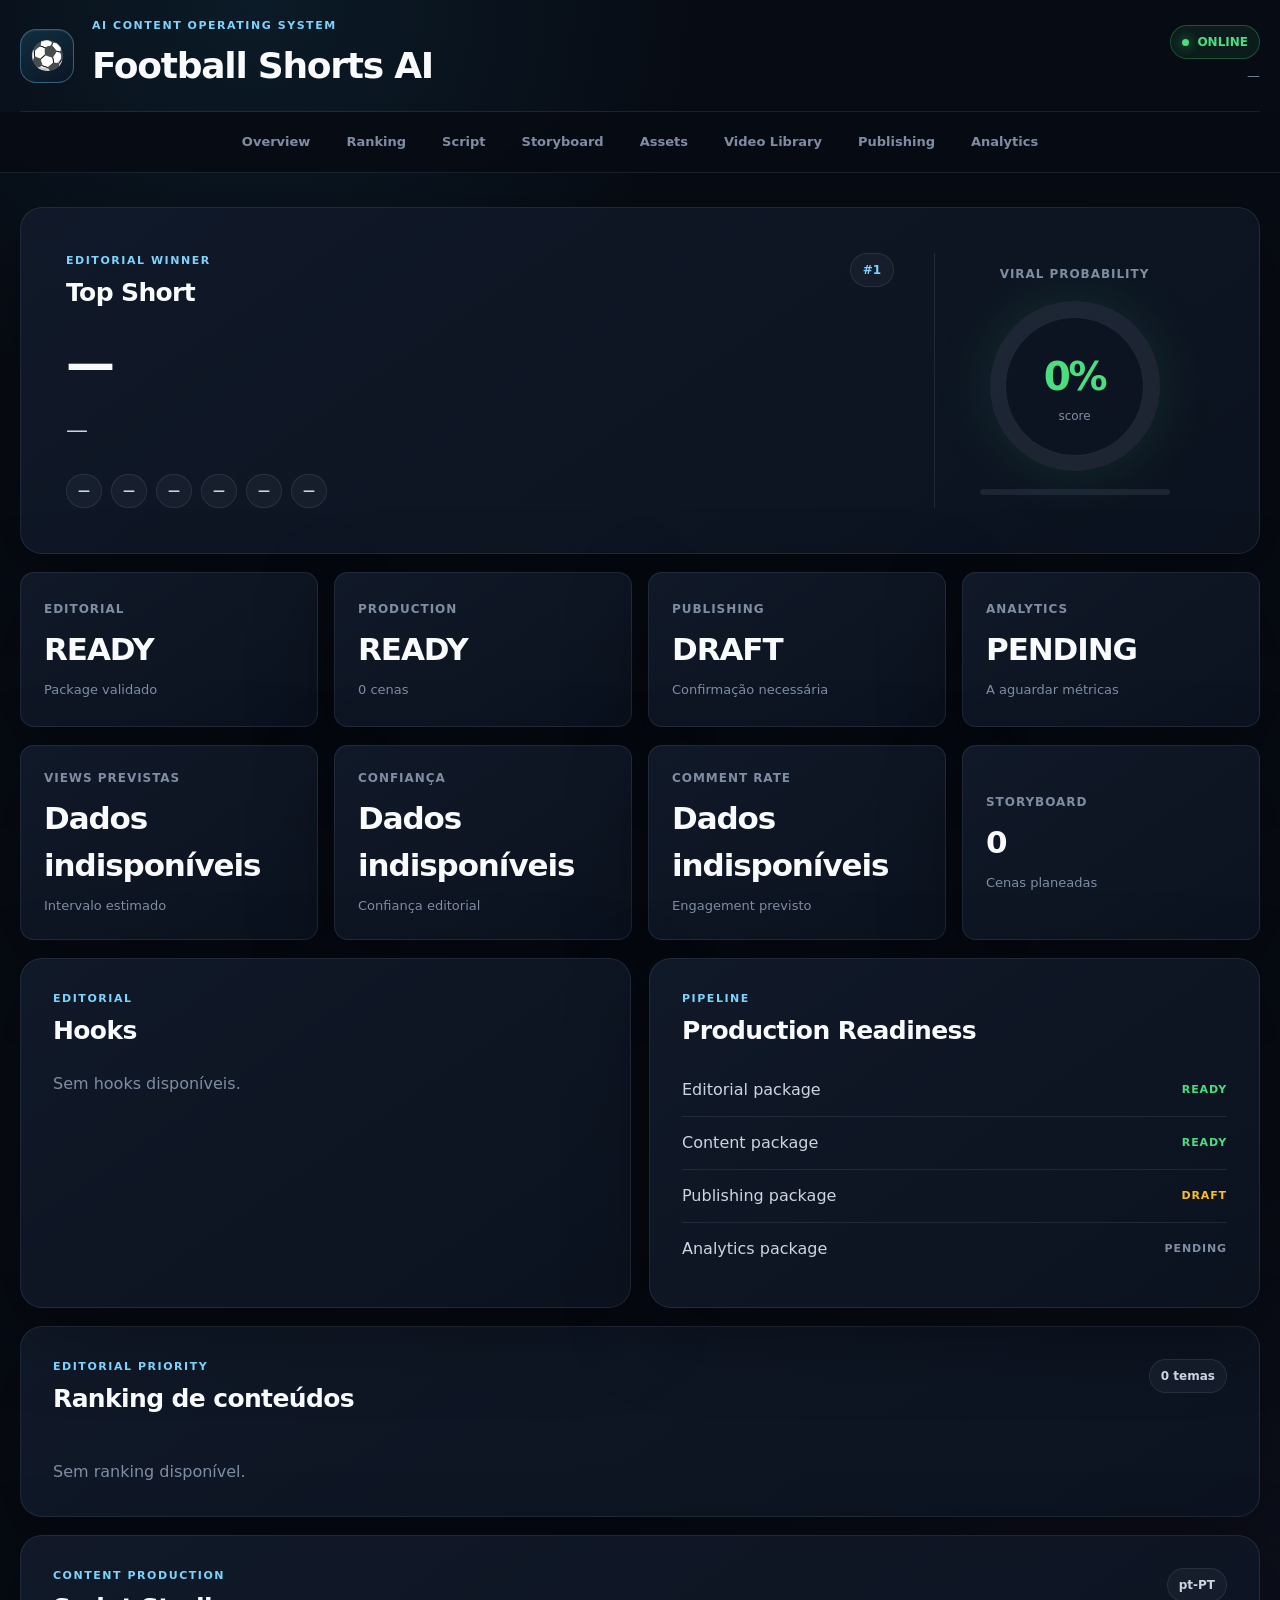
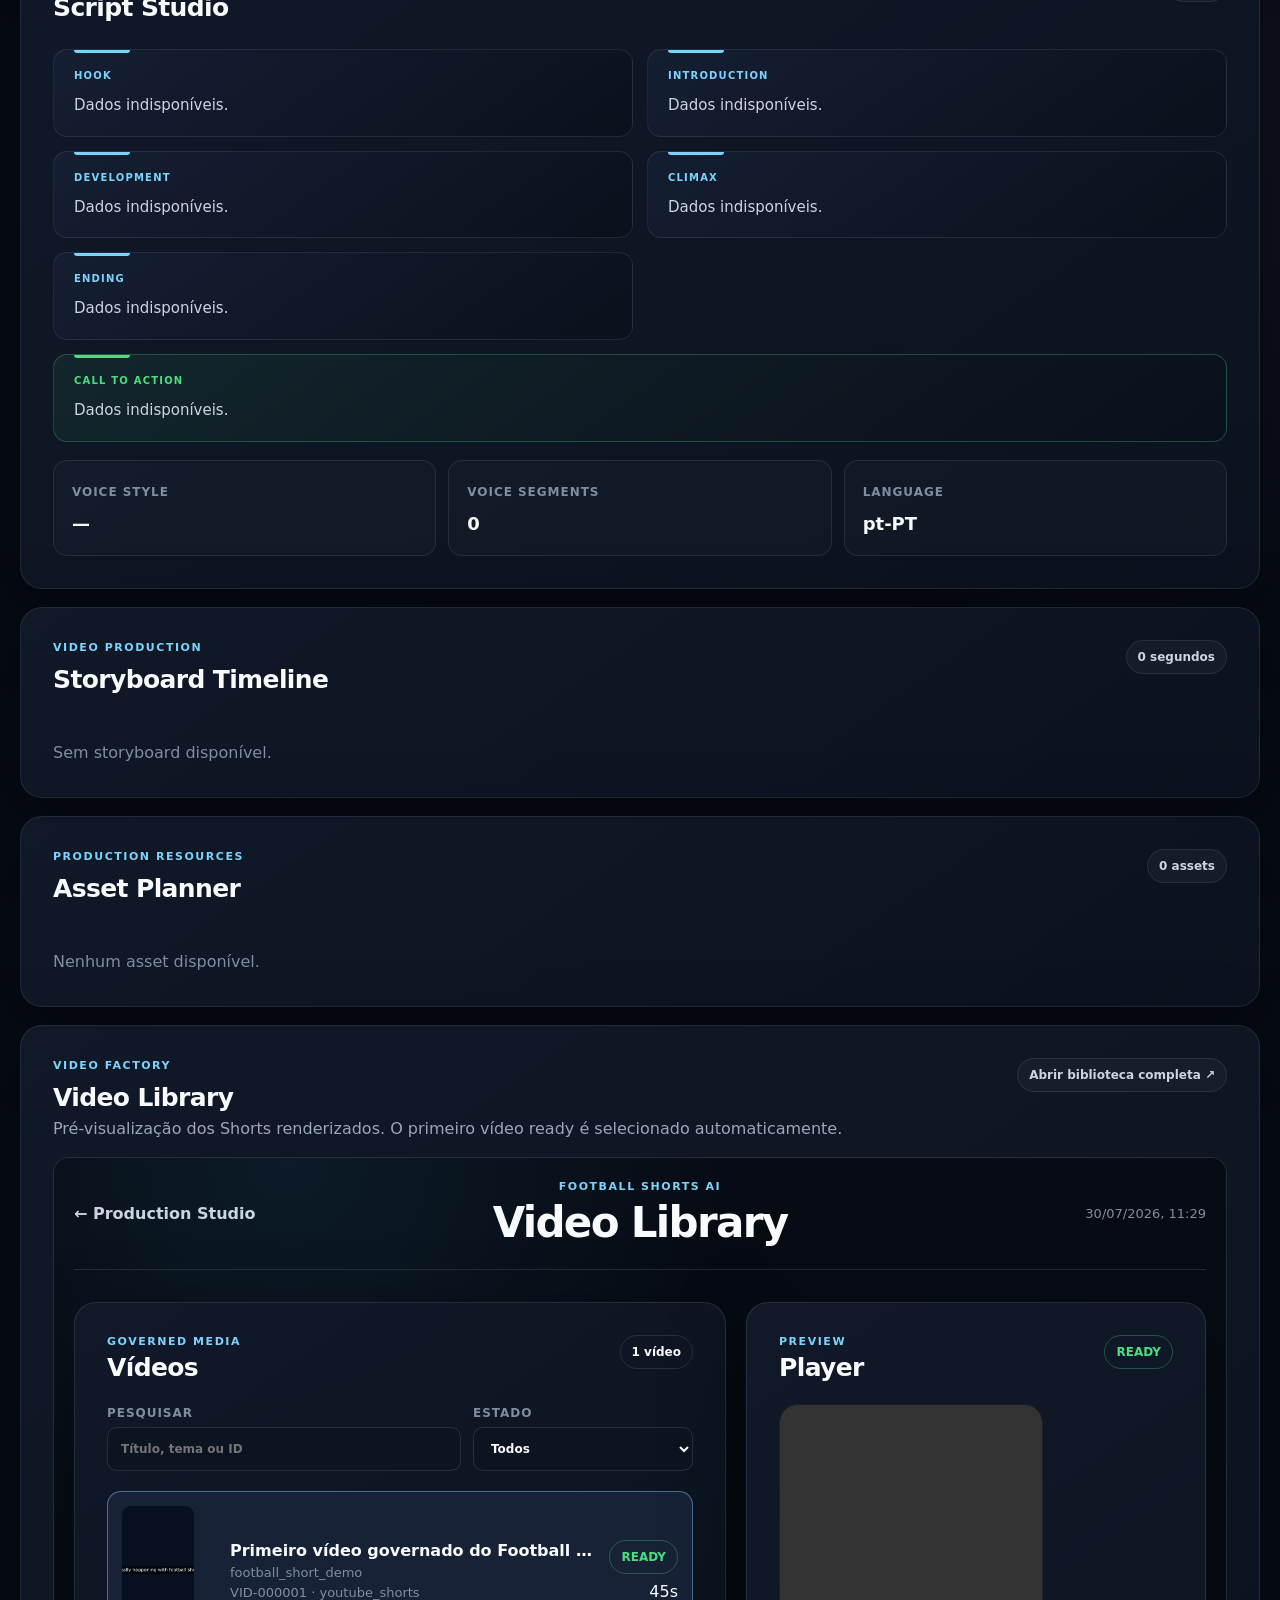
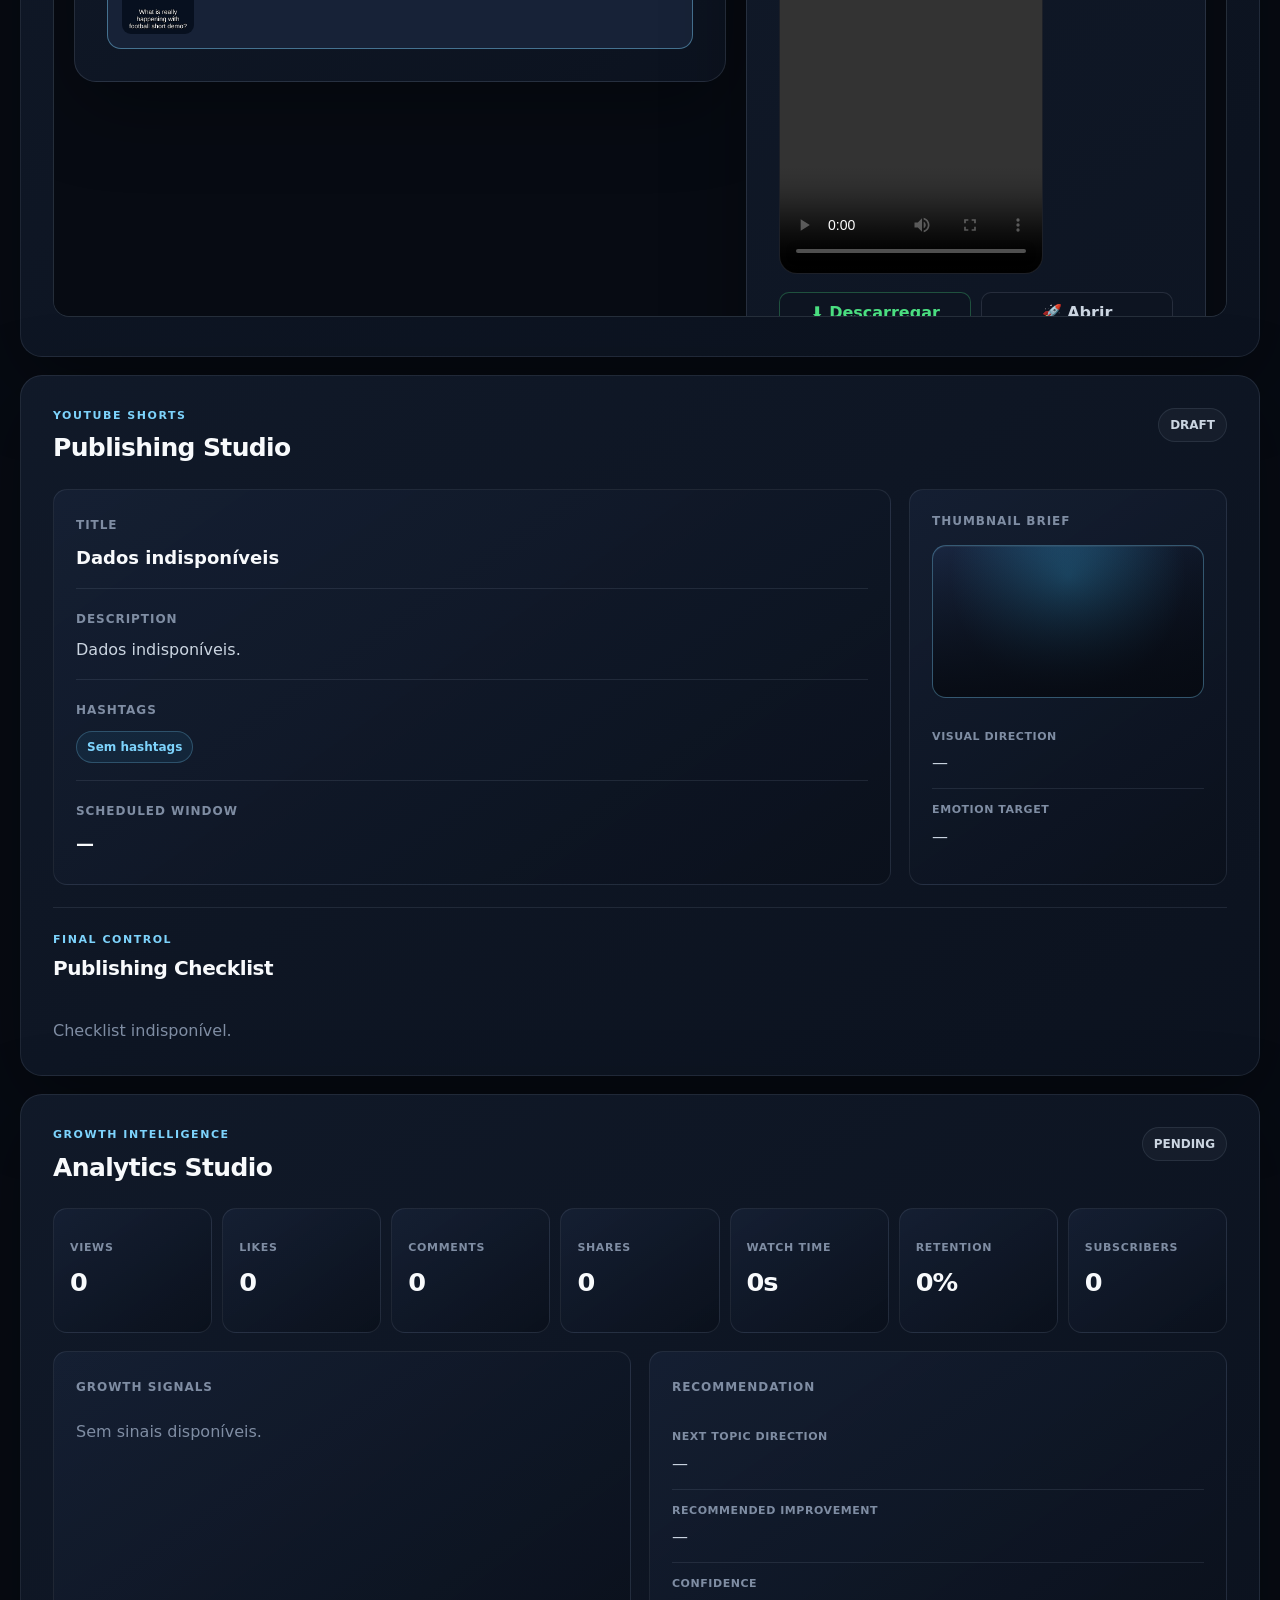
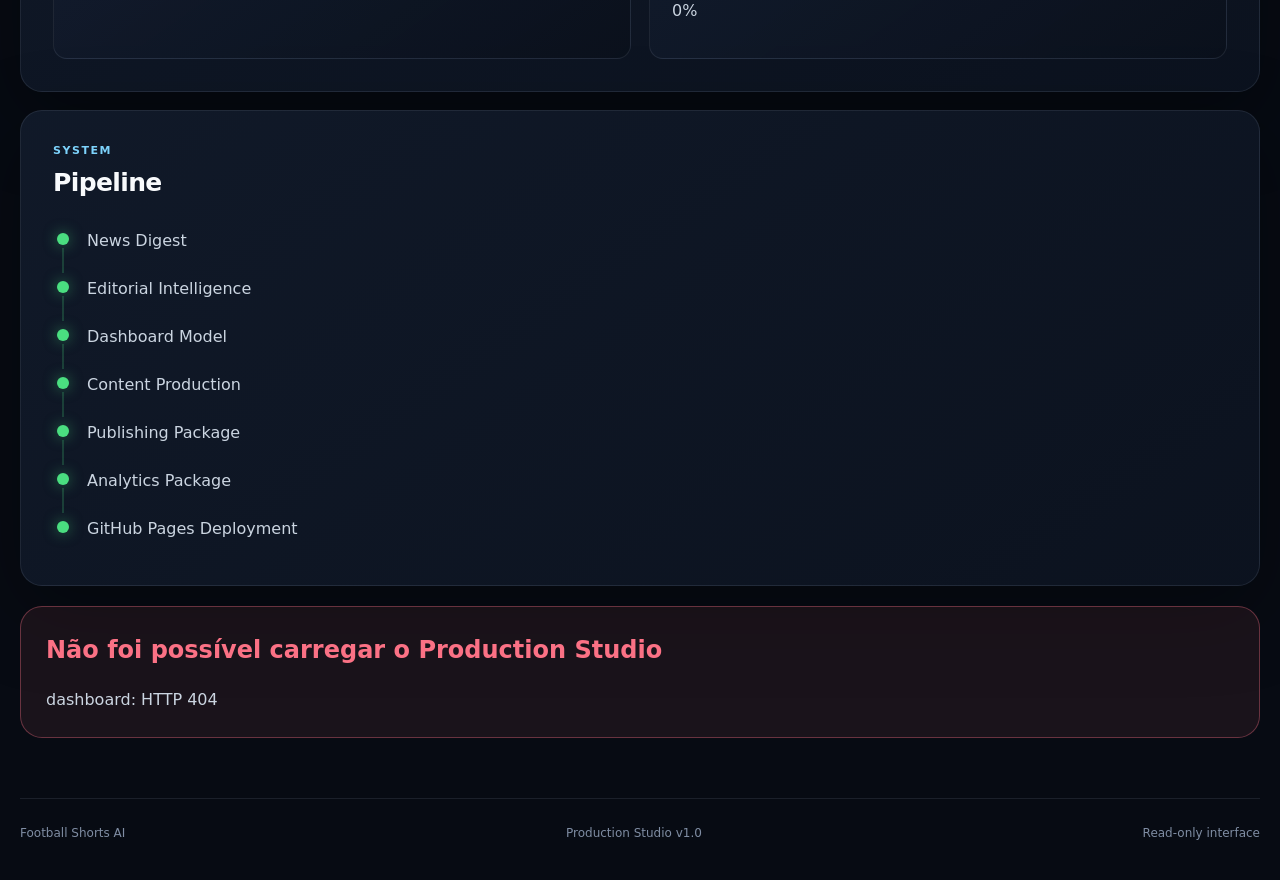
==== commit 0917b488: "Apply FOOTBALL-SHORTS-AI-0052D dashboard video integration" ====
--- a/dashboard/index.html
+++ b/dashboard/index.html
@@ -132,6 +132,10 @@
                 Assets
             </a>
 
+            <a href="#video-library">
+                Video Library
+            </a>
+
             <a href="#publishing">
                 Publishing
             </a>
@@ -902,8 +906,45 @@
 
 
             <!-- ================================================== -->
-            <!-- PUBLISHING STUDIO -->
-            <!-- ================================================== -->
+  <!-- VIDEO FACTORY / VIDEO LIBRARY -->
+  <!-- FOOTBALL-SHORTS-AI-0052D -->
+  <!-- ================================================== -->
+
+  <section
+      id="video-library"
+      class="panel"
+  >
+      <div class="section-heading">
+          <div>
+              <p class="eyebrow">VIDEO FACTORY</p>
+              <h2>Video Library</h2>
+          </div>
+
+          <a
+              href="videos.html"
+              class="count-badge"
+              style="text-decoration:none"
+          >
+              Abrir biblioteca completa ↗
+          </a>
+      </div>
+
+      <p style="margin:0 0 1rem;color:var(--muted-color,#9aa7b8)">
+          Pré-visualização dos Shorts renderizados. O primeiro vídeo ready é selecionado automaticamente.
+      </p>
+
+      <iframe
+          src="videos.html"
+          title="Football Shorts AI Video Library"
+          loading="lazy"
+          style="width:100%;height:760px;border:1px solid rgba(255,255,255,.12);border-radius:16px;background:#07111f"
+      ></iframe>
+  </section>
+
+
+  <!-- ================================================== -->
+  <!-- PUBLISHING STUDIO -->
+  <!-- ================================================== -->
 
 
             <section
--- a/dashboard/assets/dashboard.css
+++ b/dashboard/assets/dashboard.css
@@ -2130,3 +2130,92 @@
     }
 
 }
+/* ==========================================================
+   FOOTBALL-SHORTS-AI-0031C.5B
+   SCRIPT STUDIO COMPACT CONTENT-AWARE CARDS
+   Append this block to dashboard/assets/dashboard.css
+   ========================================================== */
+
+.script-studio-grid {
+    align-items: start;
+}
+
+.script-block {
+    min-height: 0;
+    height: auto;
+    align-self: start;
+    padding: 18px 20px;
+}
+
+.script-block-label {
+    margin-bottom: 11px;
+}
+
+.script-block p {
+    line-height: 1.58;
+}
+
+.script-block-cta {
+    min-height: 0;
+}
+/* ==========================================================
+   FOOTBALL-SHORTS-AI-0031C.5C
+   STORYBOARD REAL EDITORIAL BINDING
+   Append to dashboard/assets/dashboard.css
+   ========================================================== */
+
+.storyboard-list {
+    align-items: start;
+}
+
+.scene-card {
+    min-height: 0;
+    height: auto;
+    align-self: start;
+}
+
+.scene-card h3 {
+    margin-top: 18px;
+}
+
+.scene-caption {
+    margin-top: 18px !important;
+    padding-top: 15px;
+    border-top: 1px solid var(--border);
+    font-weight: 600;
+    line-height: 1.55;
+}
+/* ==========================================================
+   FOOTBALL-SHORTS-AI-0031C.5D
+   PUBLISHING STUDIO THUMBNAIL PREVIEW RECOVERY
+   Append to dashboard/assets/dashboard.css
+   ========================================================== */
+
+.thumbnail-card {
+    min-width: 0;
+}
+
+.thumbnail-preview {
+    min-height: 0;
+    aspect-ratio: 16 / 9;
+    align-items: stretch;
+    padding: 0;
+    background-repeat: no-repeat;
+}
+
+.thumbnail-preview::before {
+    opacity: 0;
+}
+
+.thumbnail-preview strong {
+    position: absolute;
+    width: 1px;
+    height: 1px;
+    padding: 0;
+    margin: -1px;
+    overflow: hidden;
+    clip: rect(0, 0, 0, 0);
+    clip-path: inset(50%);
+    white-space: nowrap;
+    border: 0;
+}
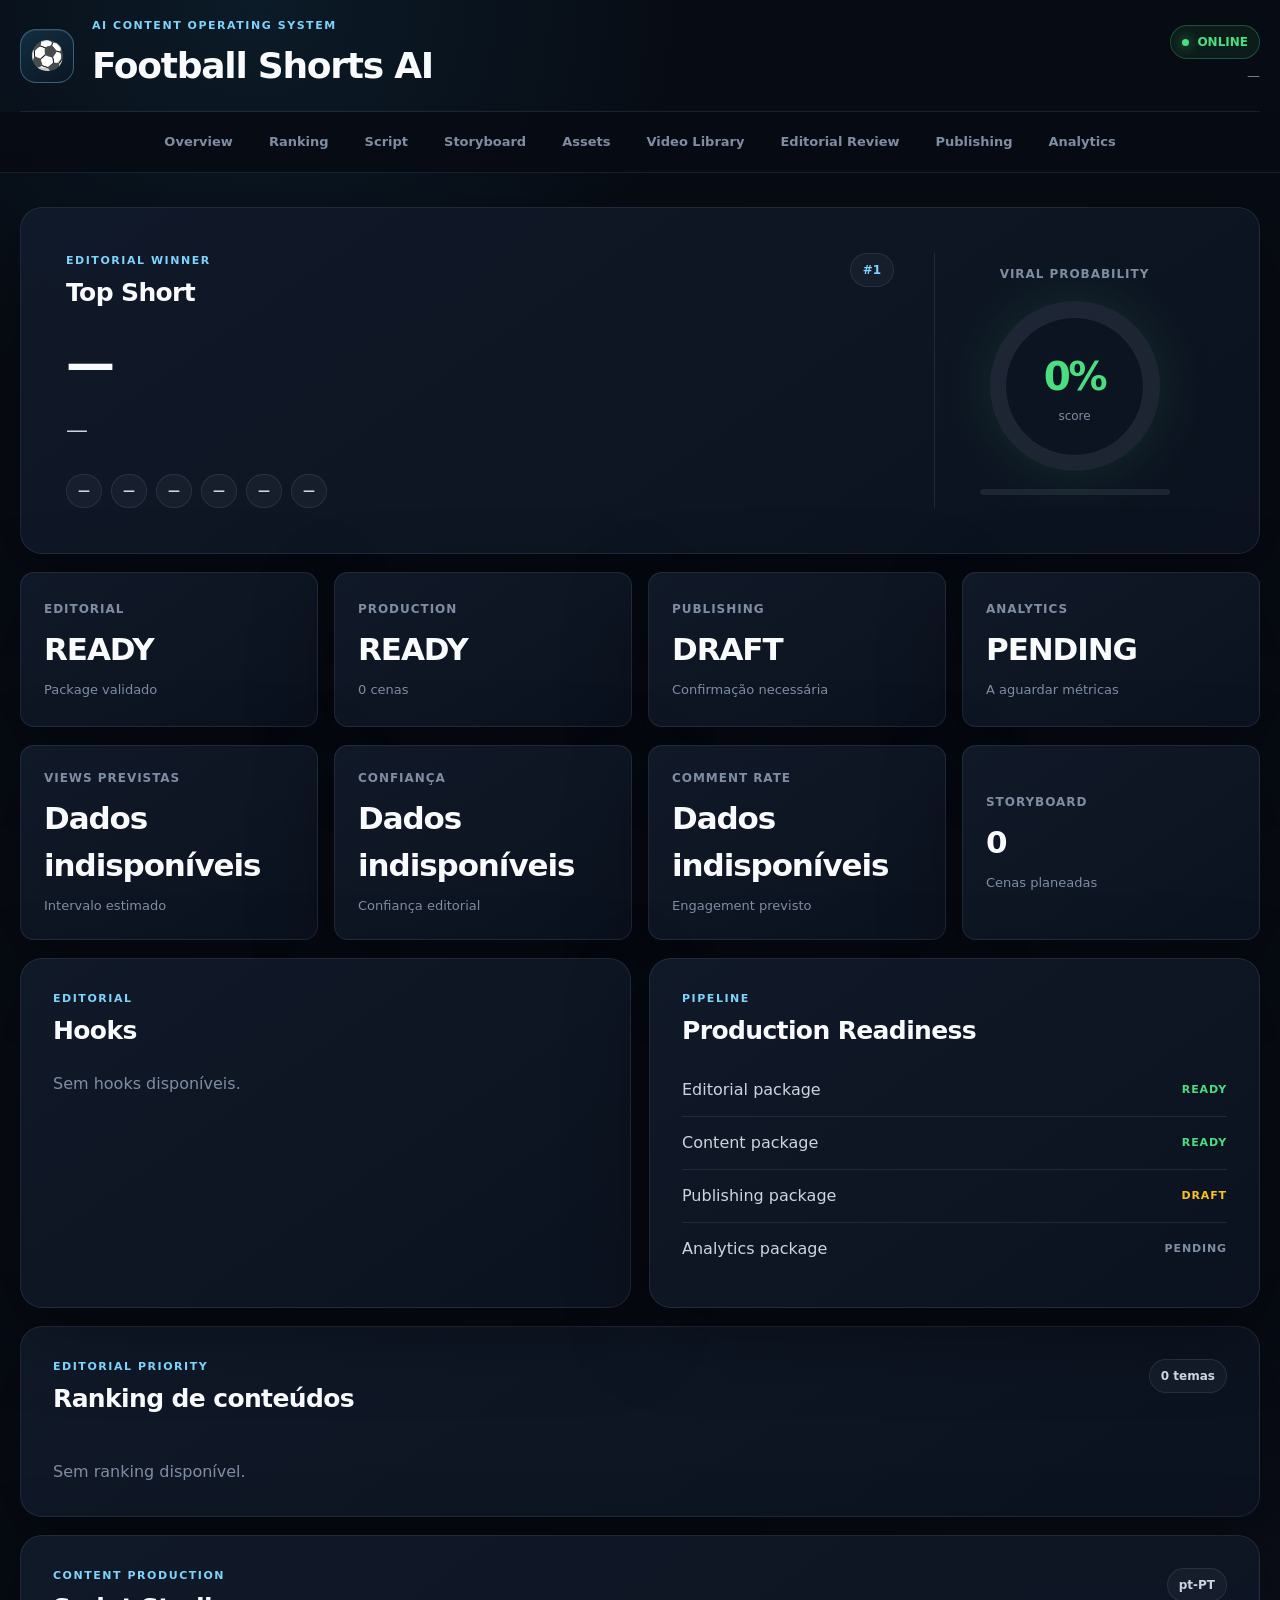
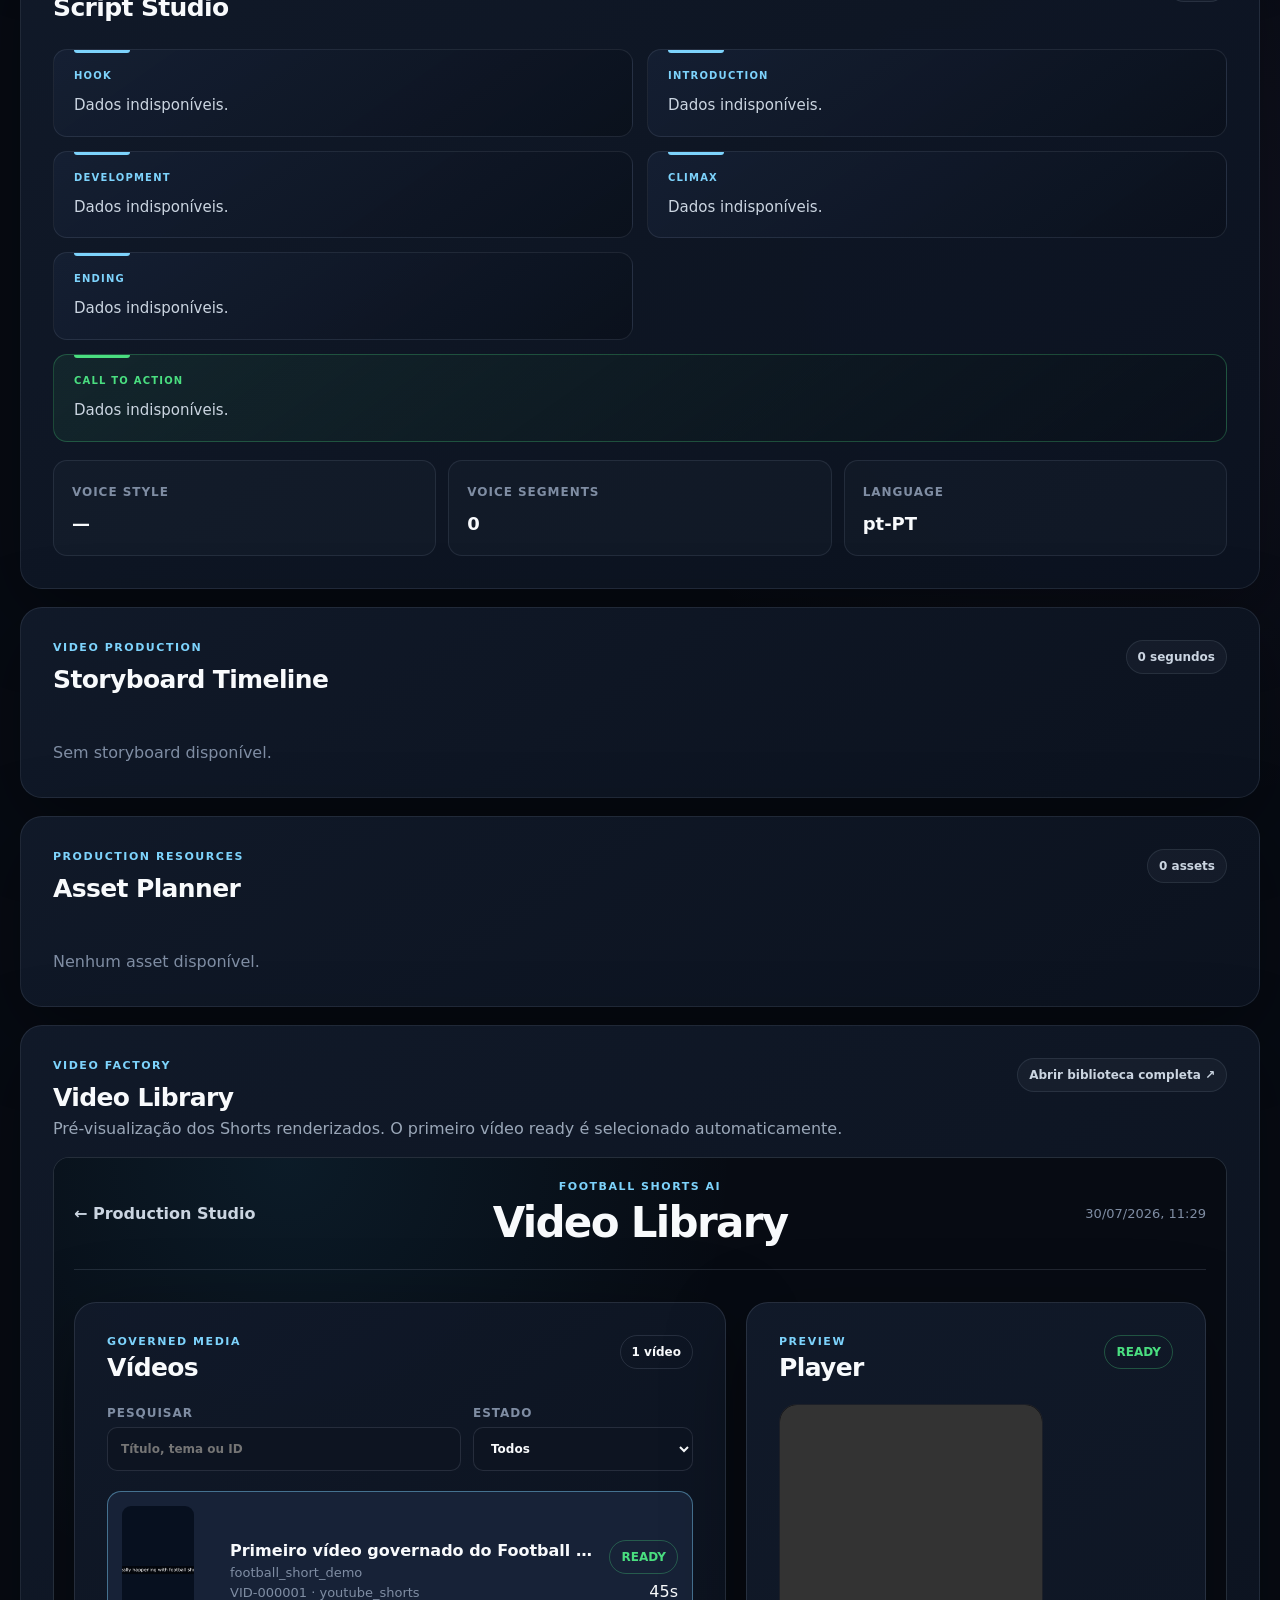
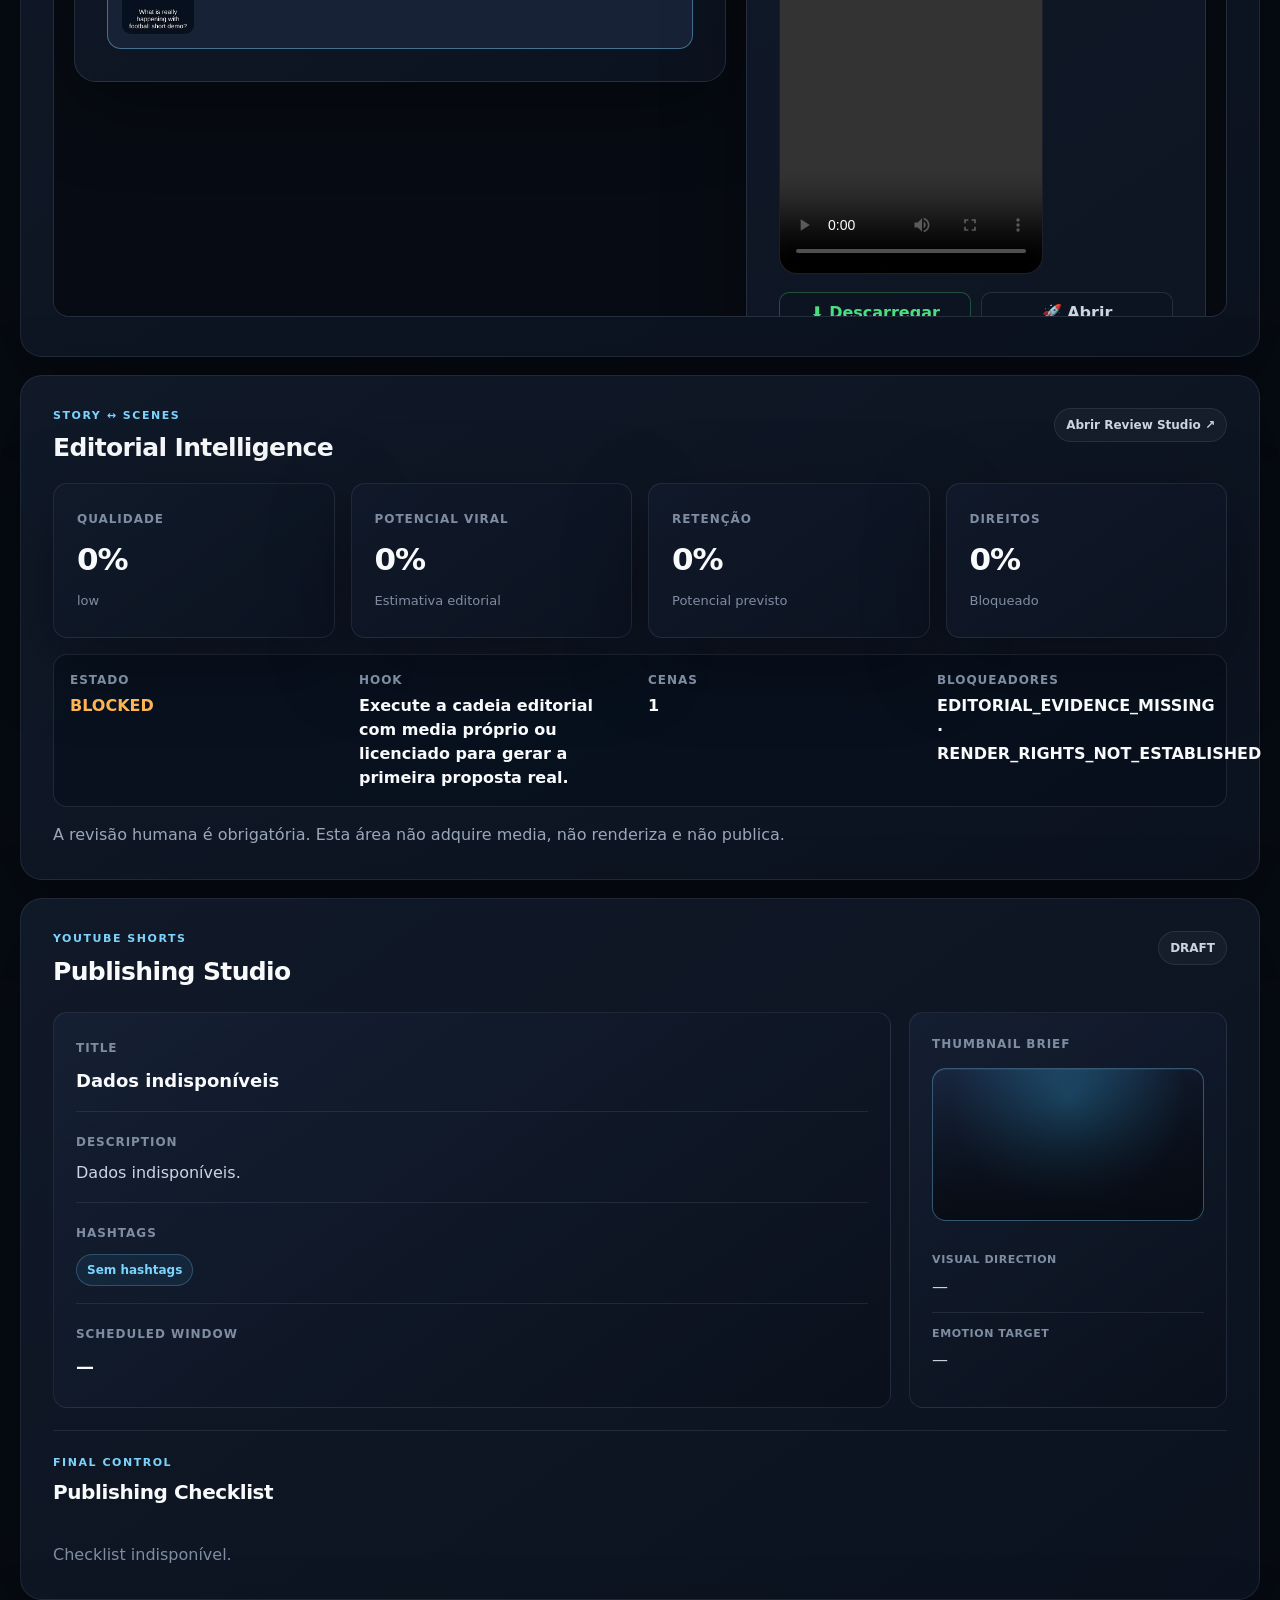
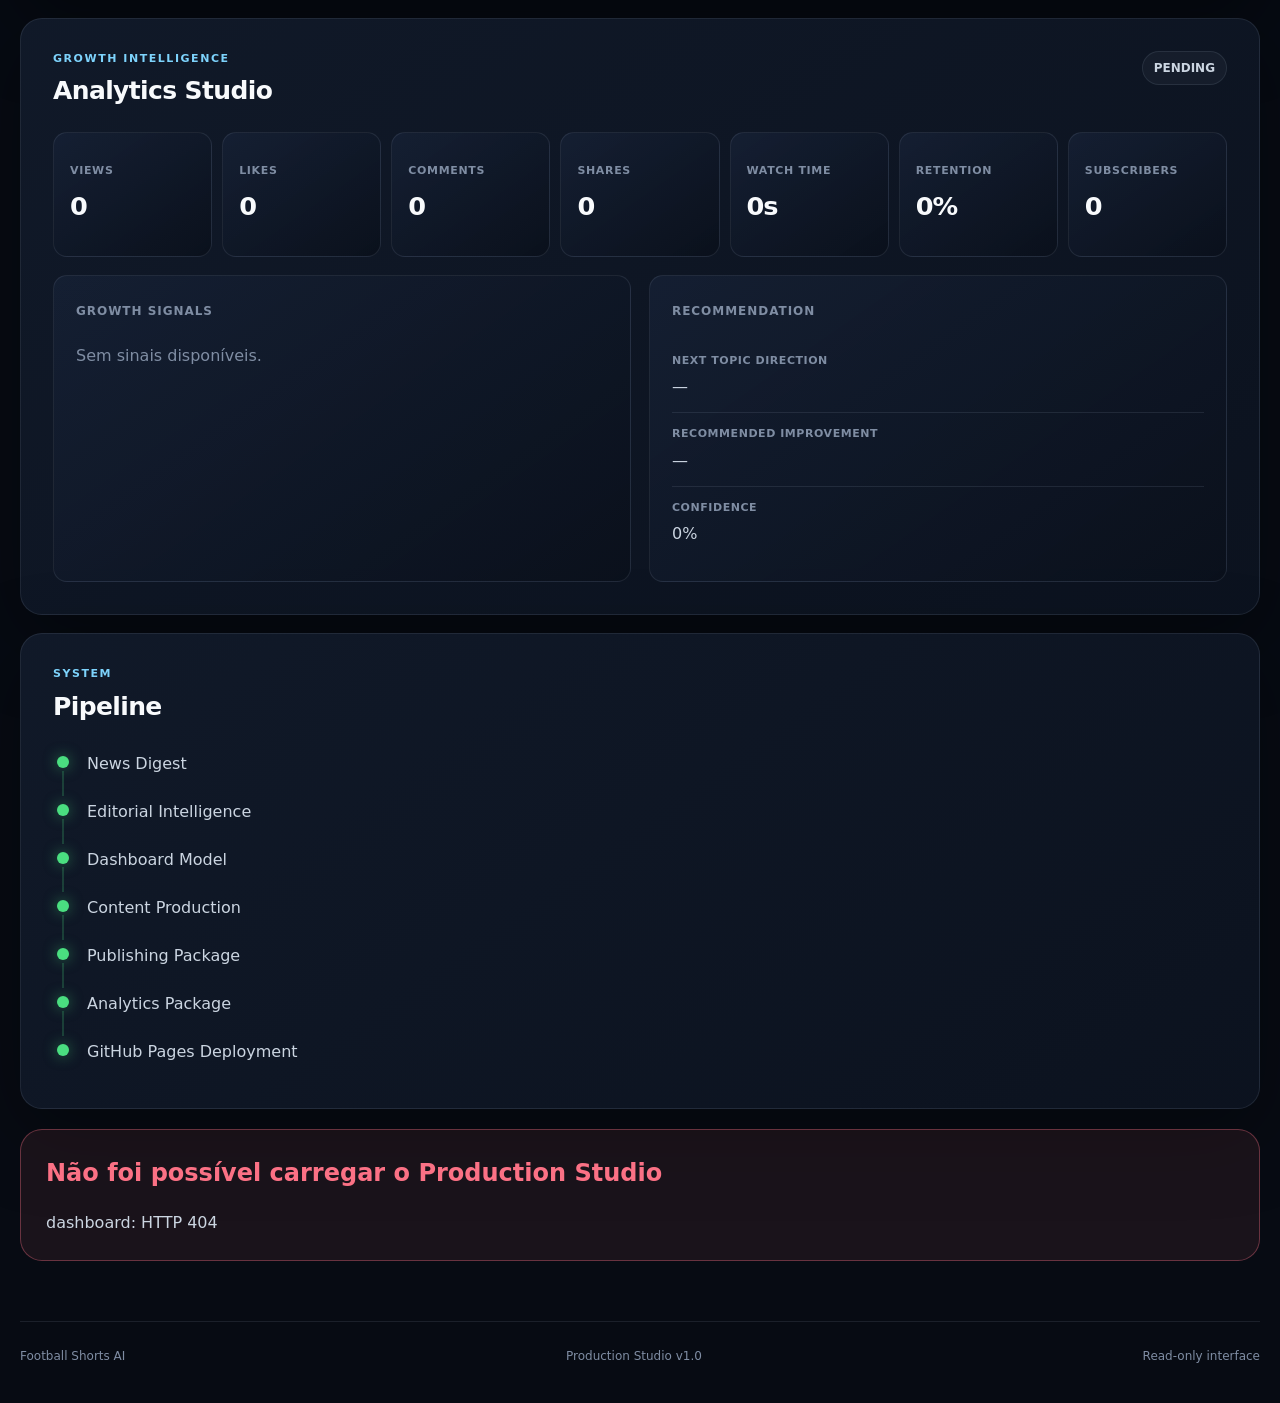
==== commit b3f446ff: "feat(0056K): expose editorial review in dashboard" ====
--- a/dashboard/index.html
+++ b/dashboard/index.html
@@ -1471,6 +1471,7 @@
 
 
     <script src="assets/dashboard.js"></script>
+    <script src="assets/dashboard-editorial-integration.js"></script>
 
 
 </body>
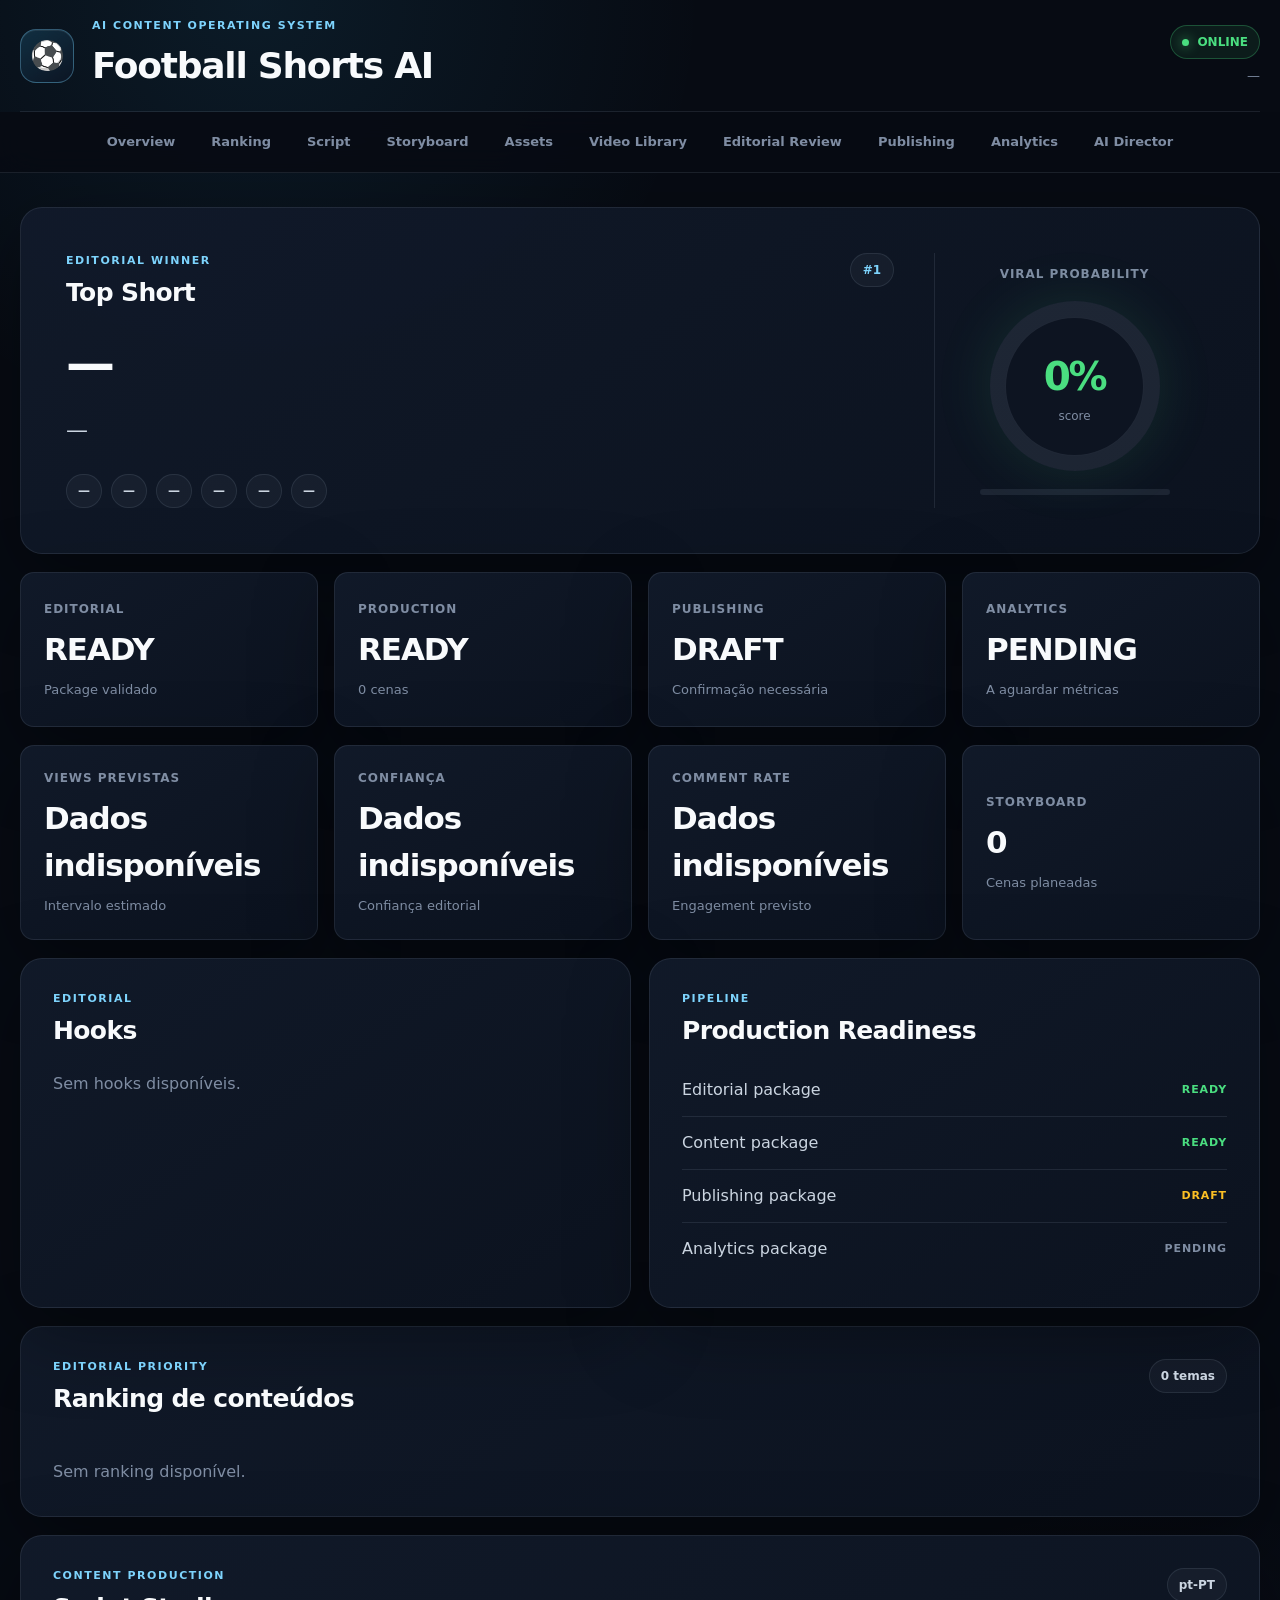
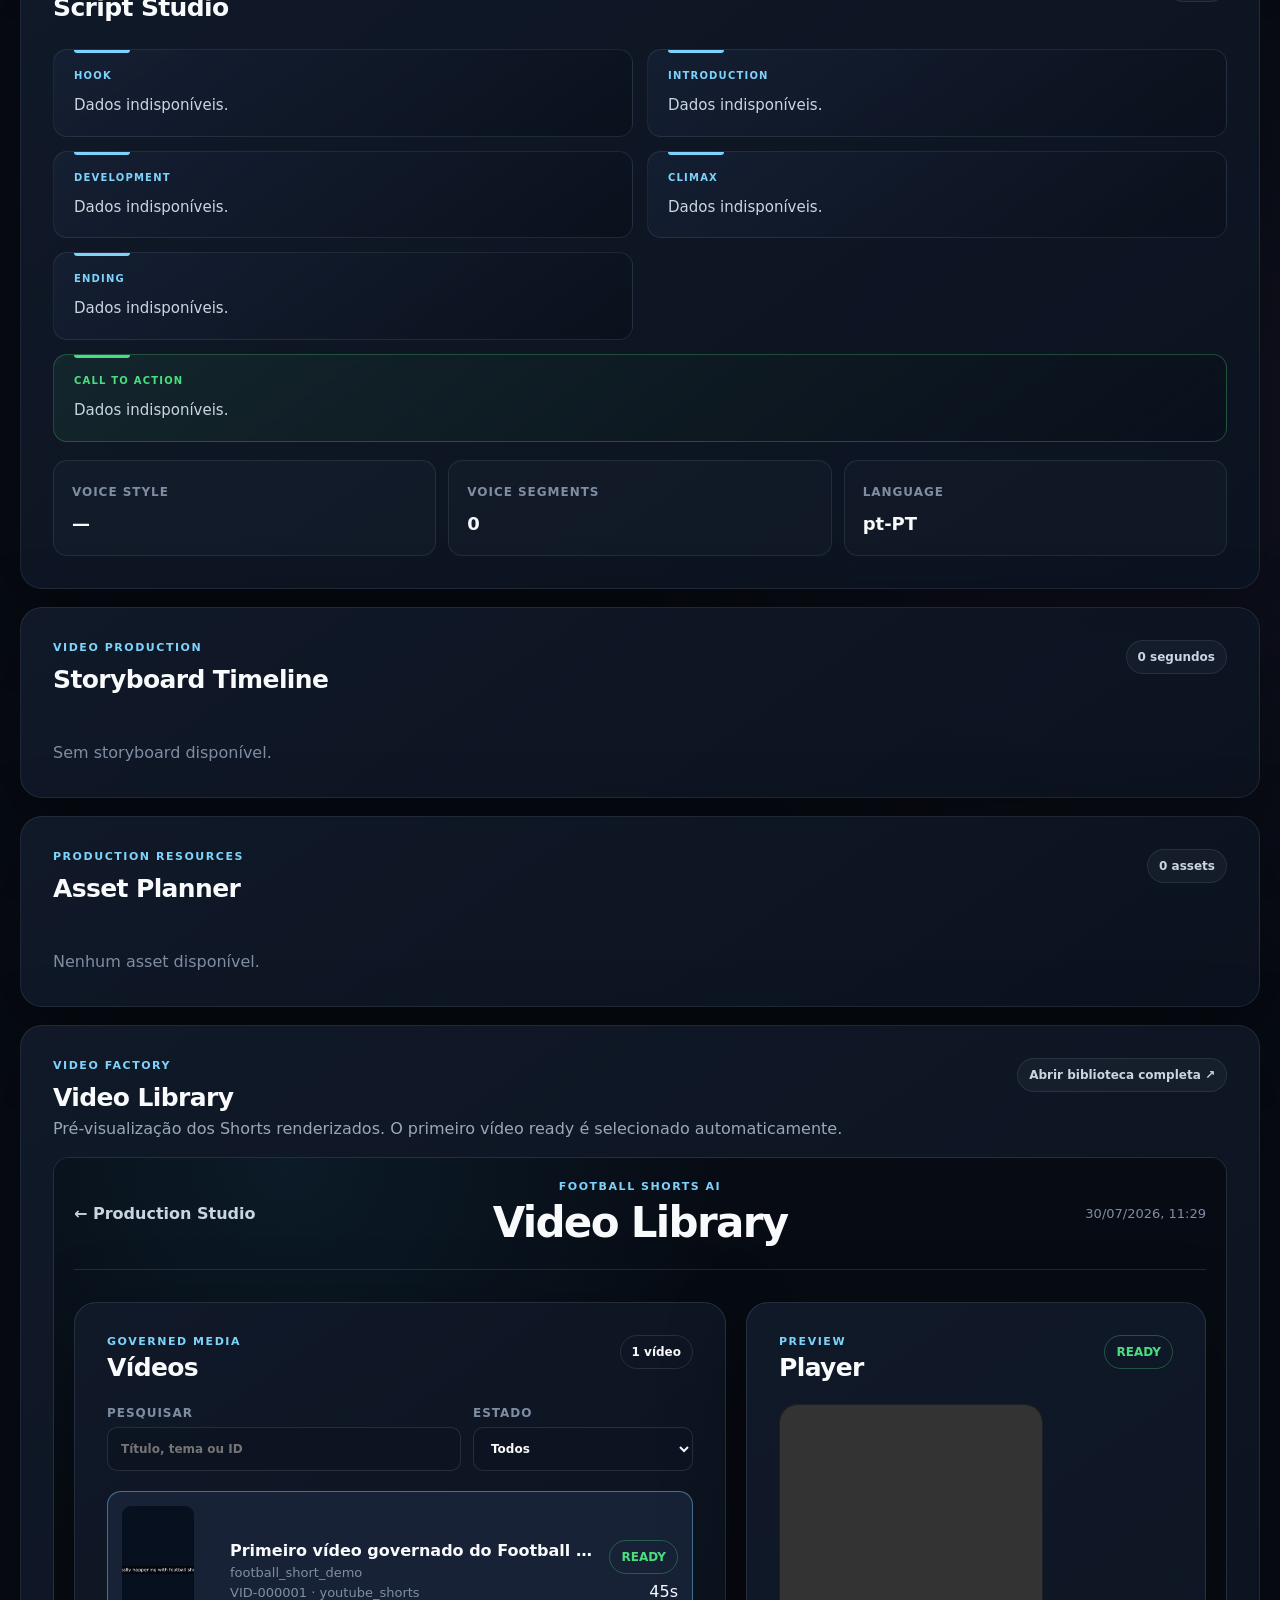
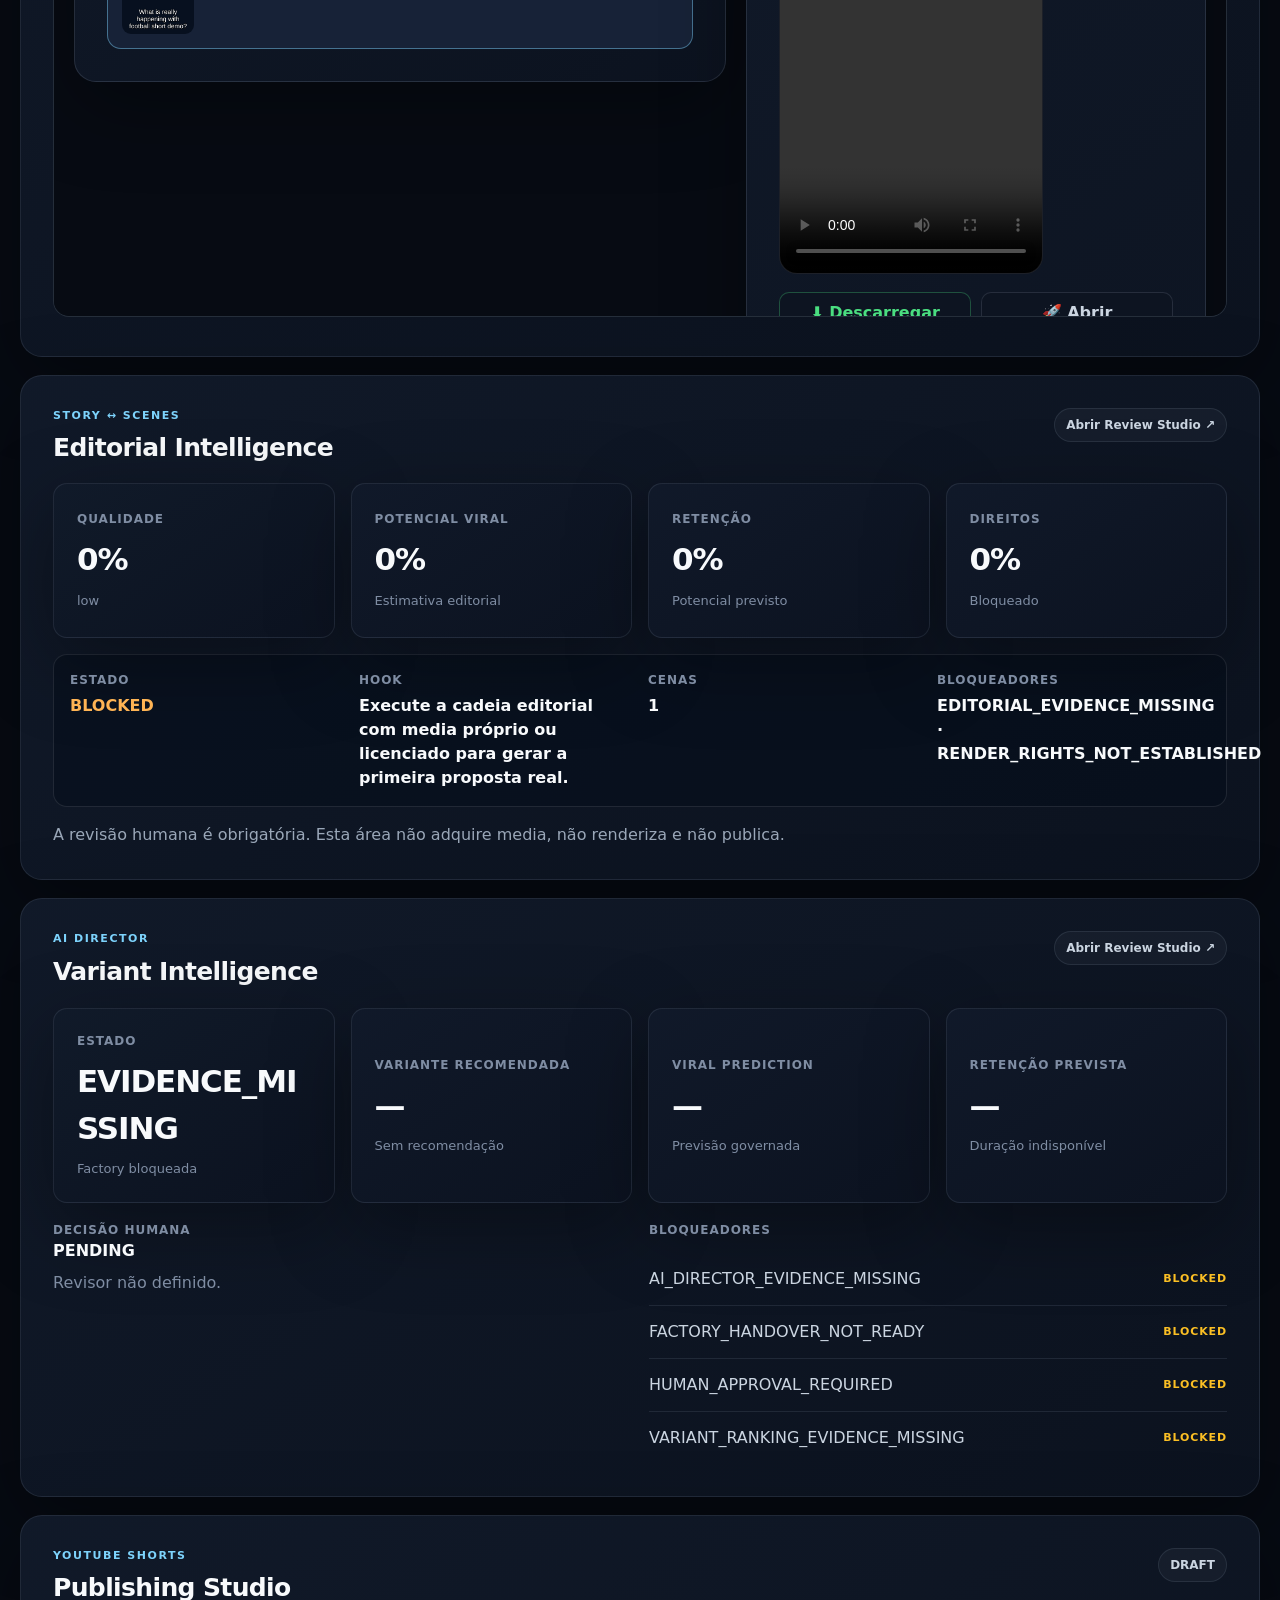
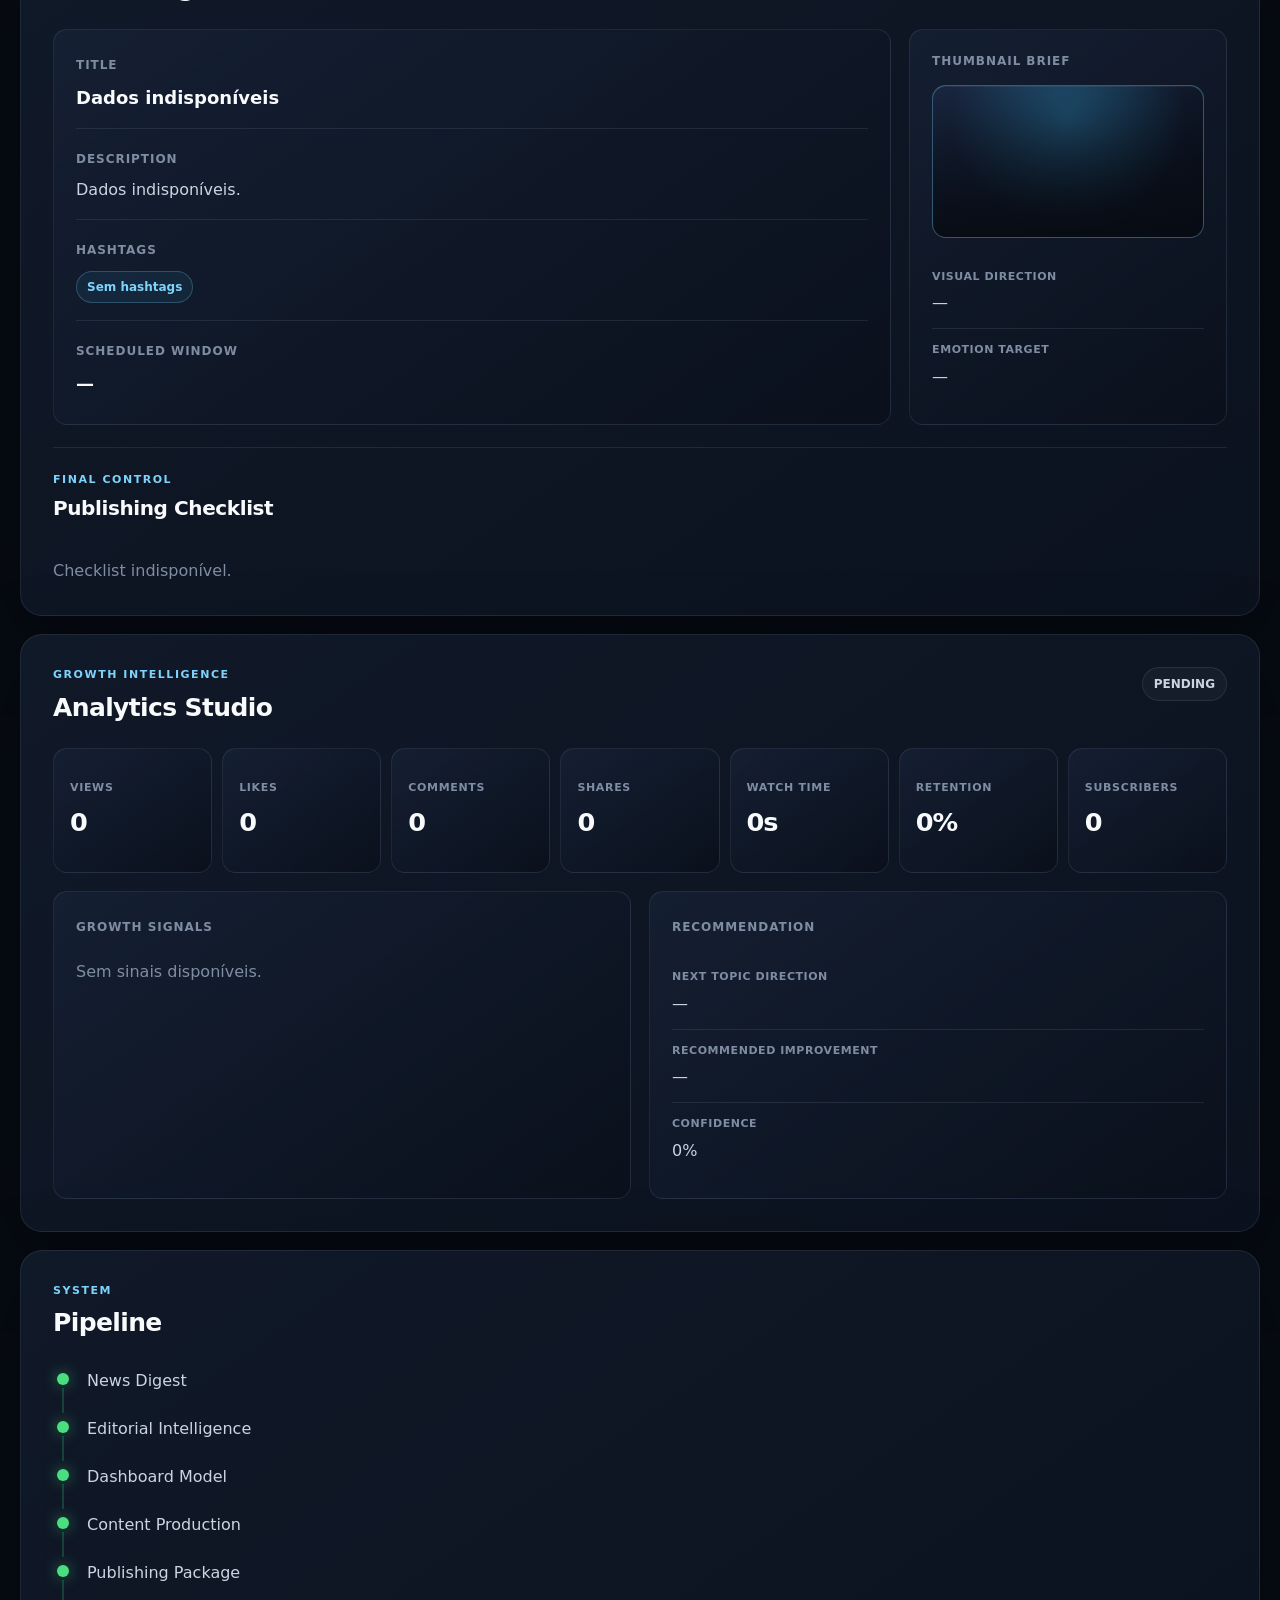
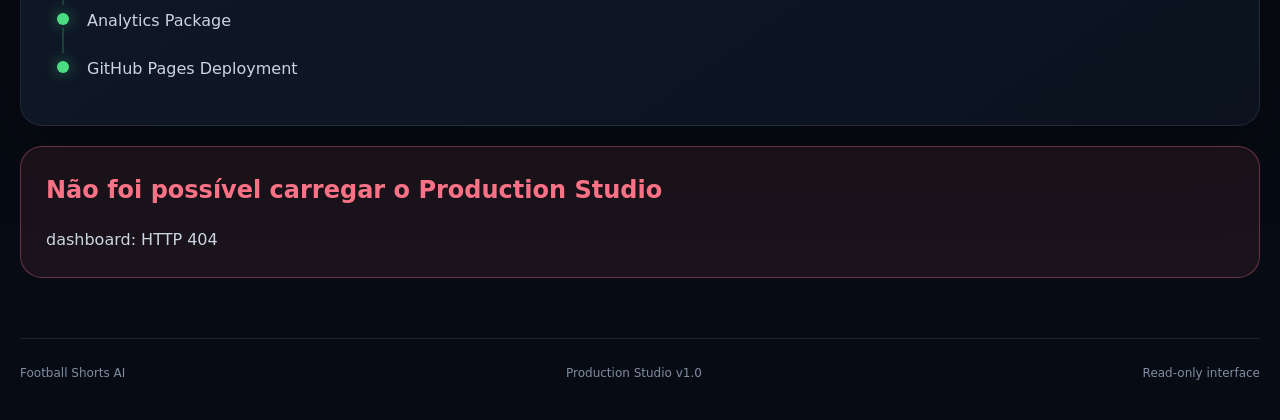
==== commit b313b377: "chore(0058H): publish AI Director dashboard integration" ====
--- a/dashboard/index.html
+++ b/dashboard/index.html
@@ -1472,6 +1472,7 @@
 
     <script src="assets/dashboard.js"></script>
     <script src="assets/dashboard-editorial-integration.js"></script>
+    <script src="assets/dashboard-ai-director-integration.js"></script>
 
 
 </body>
